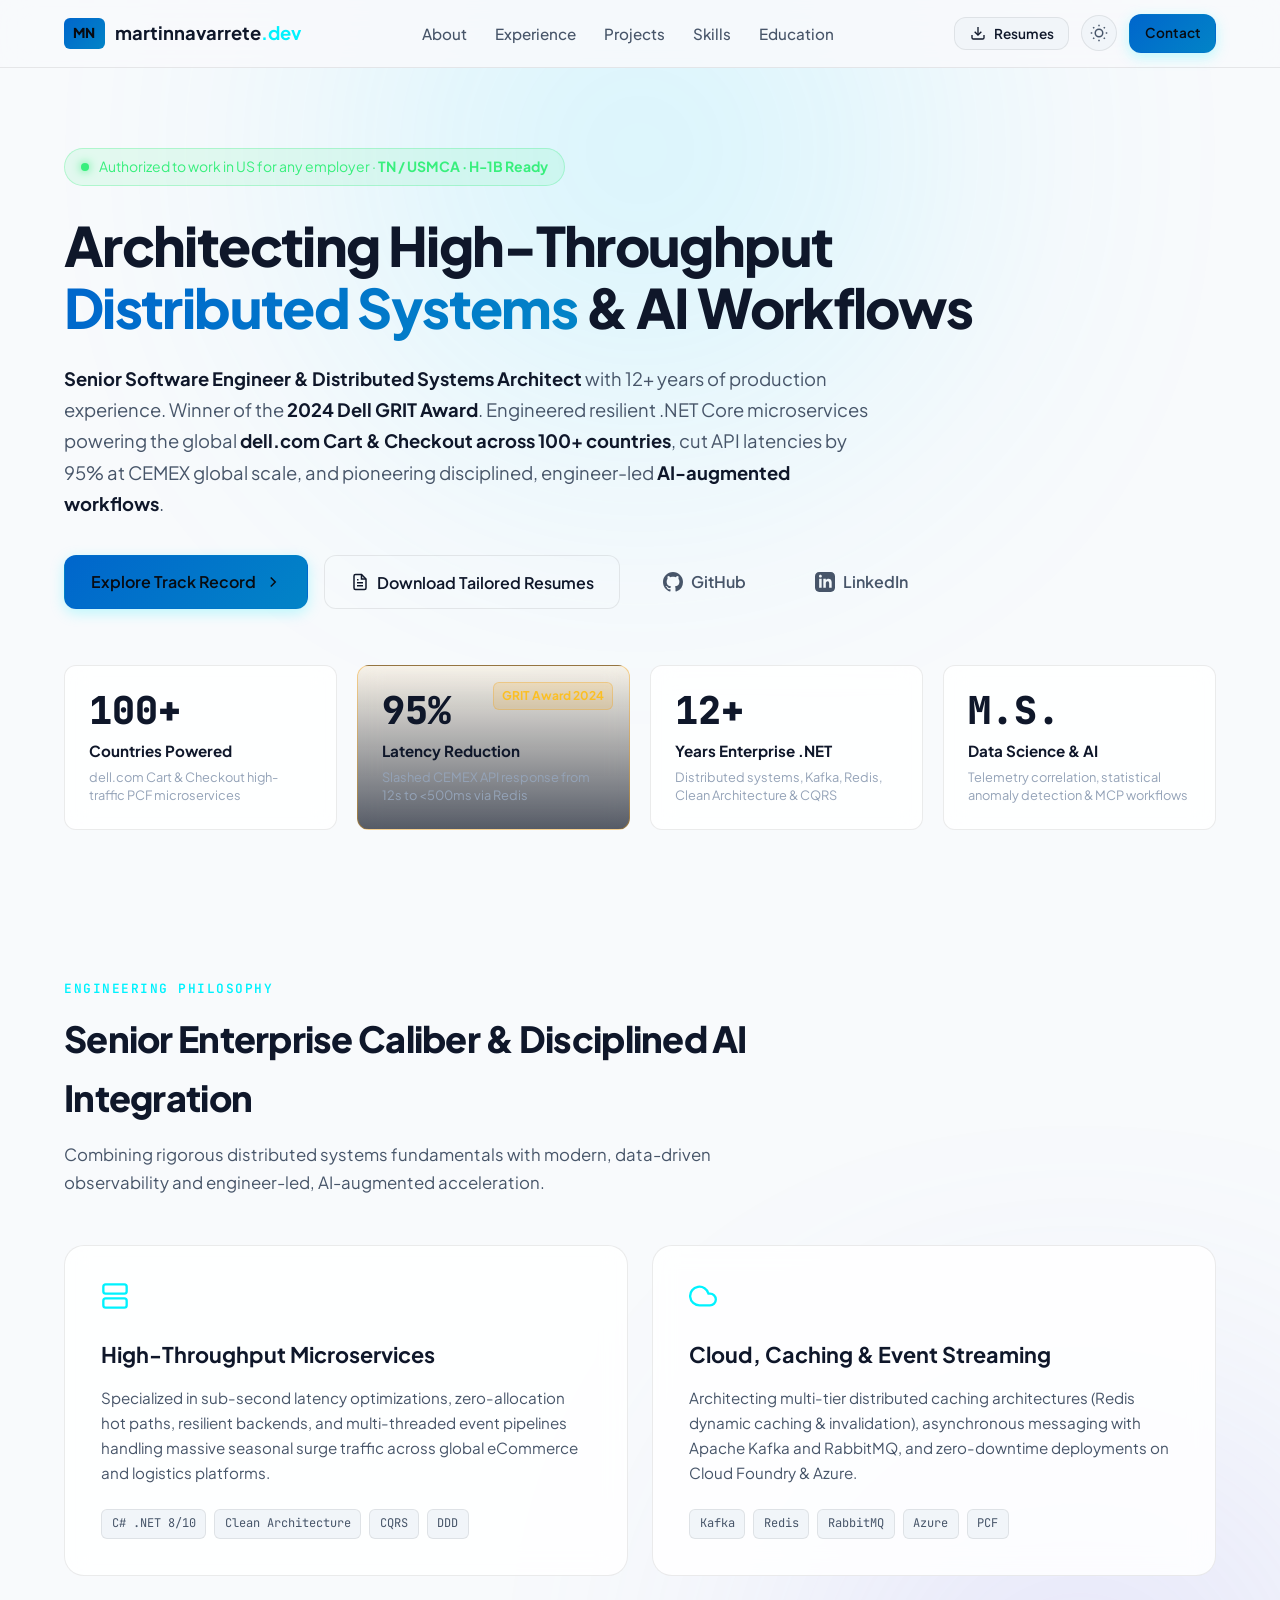
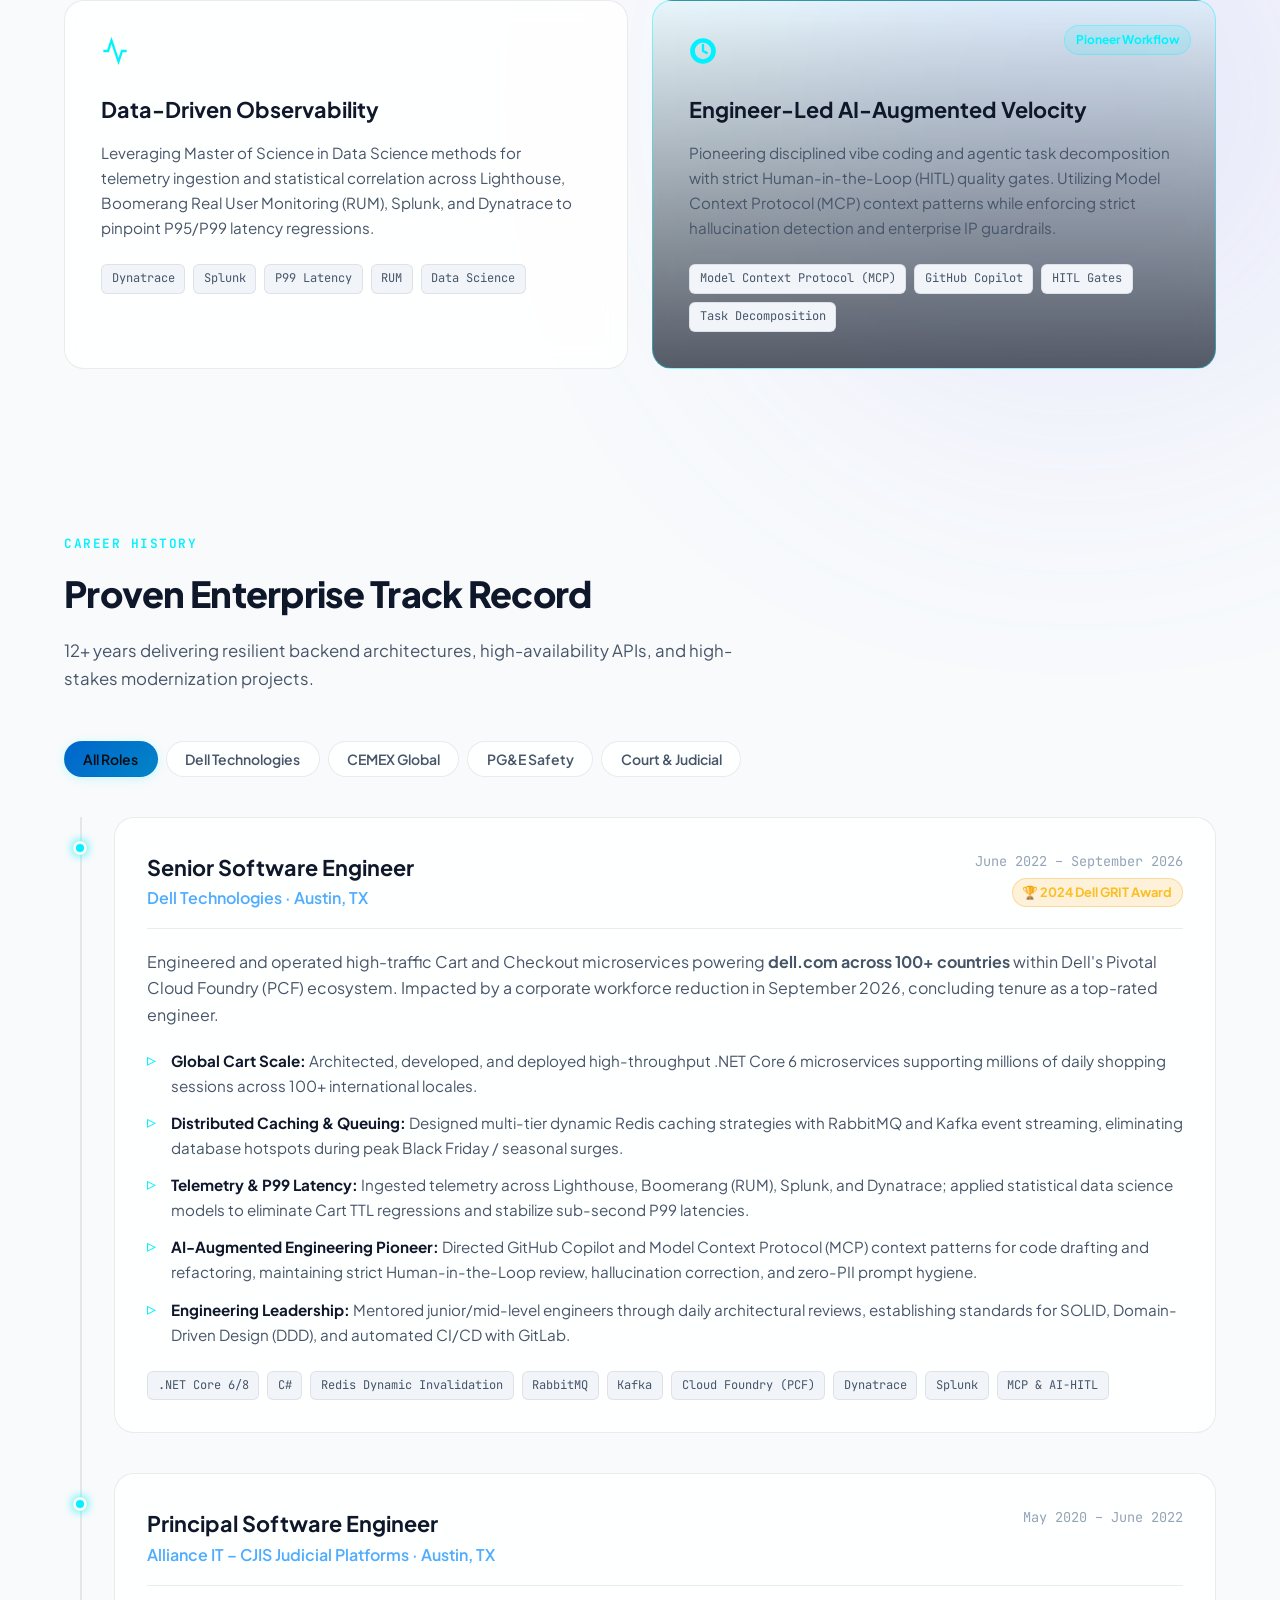
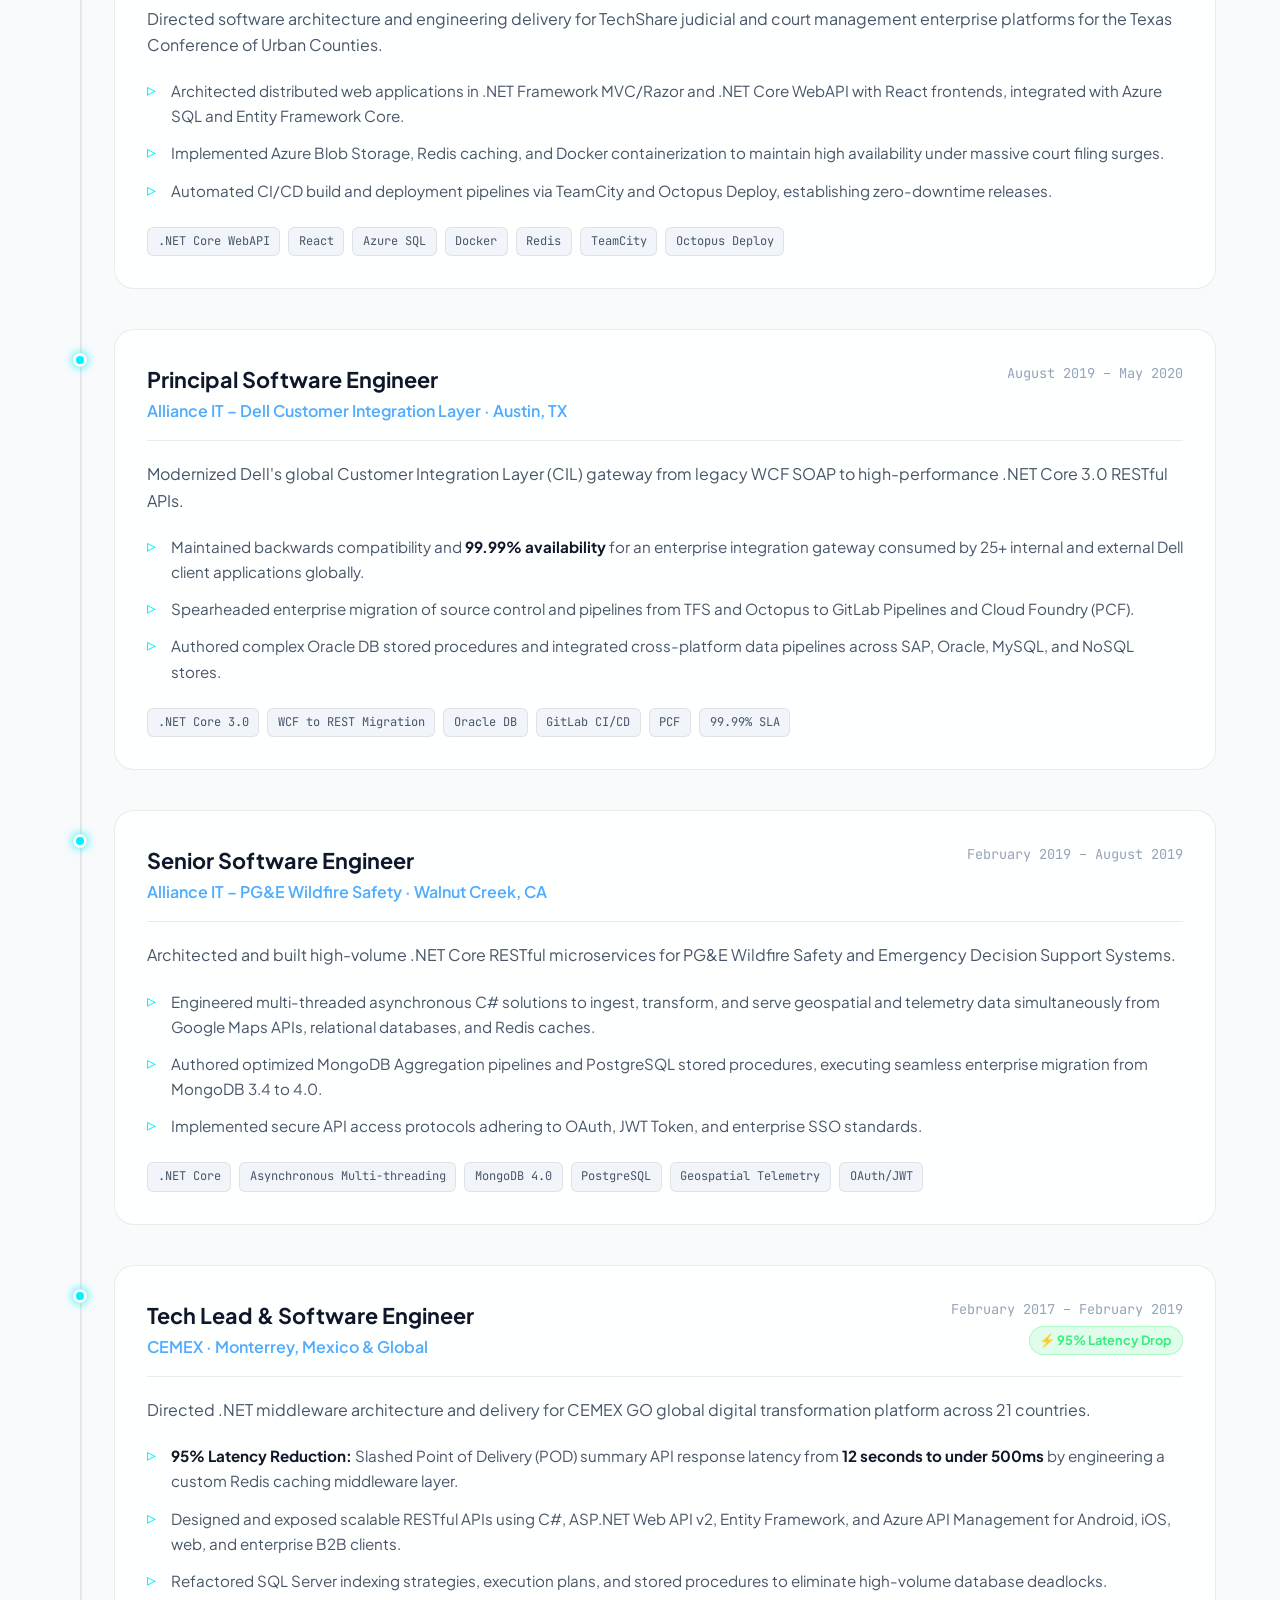
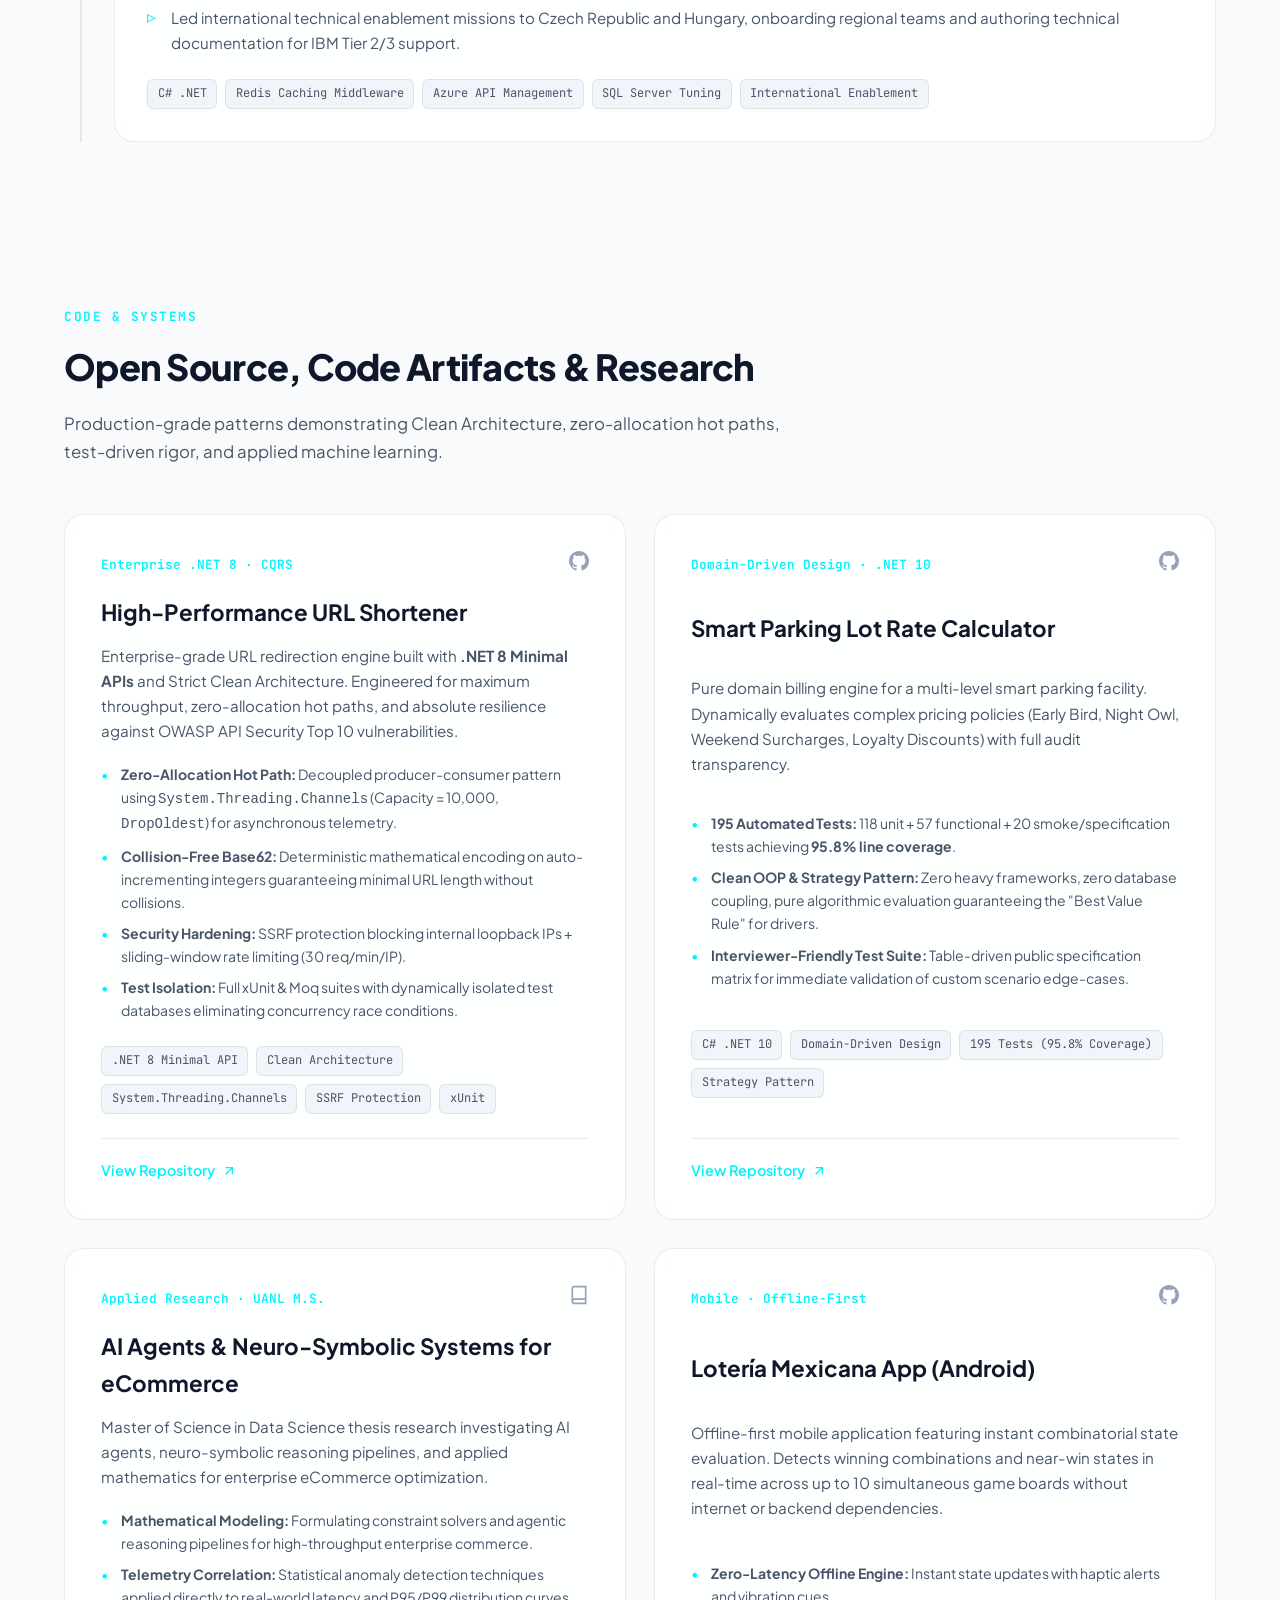
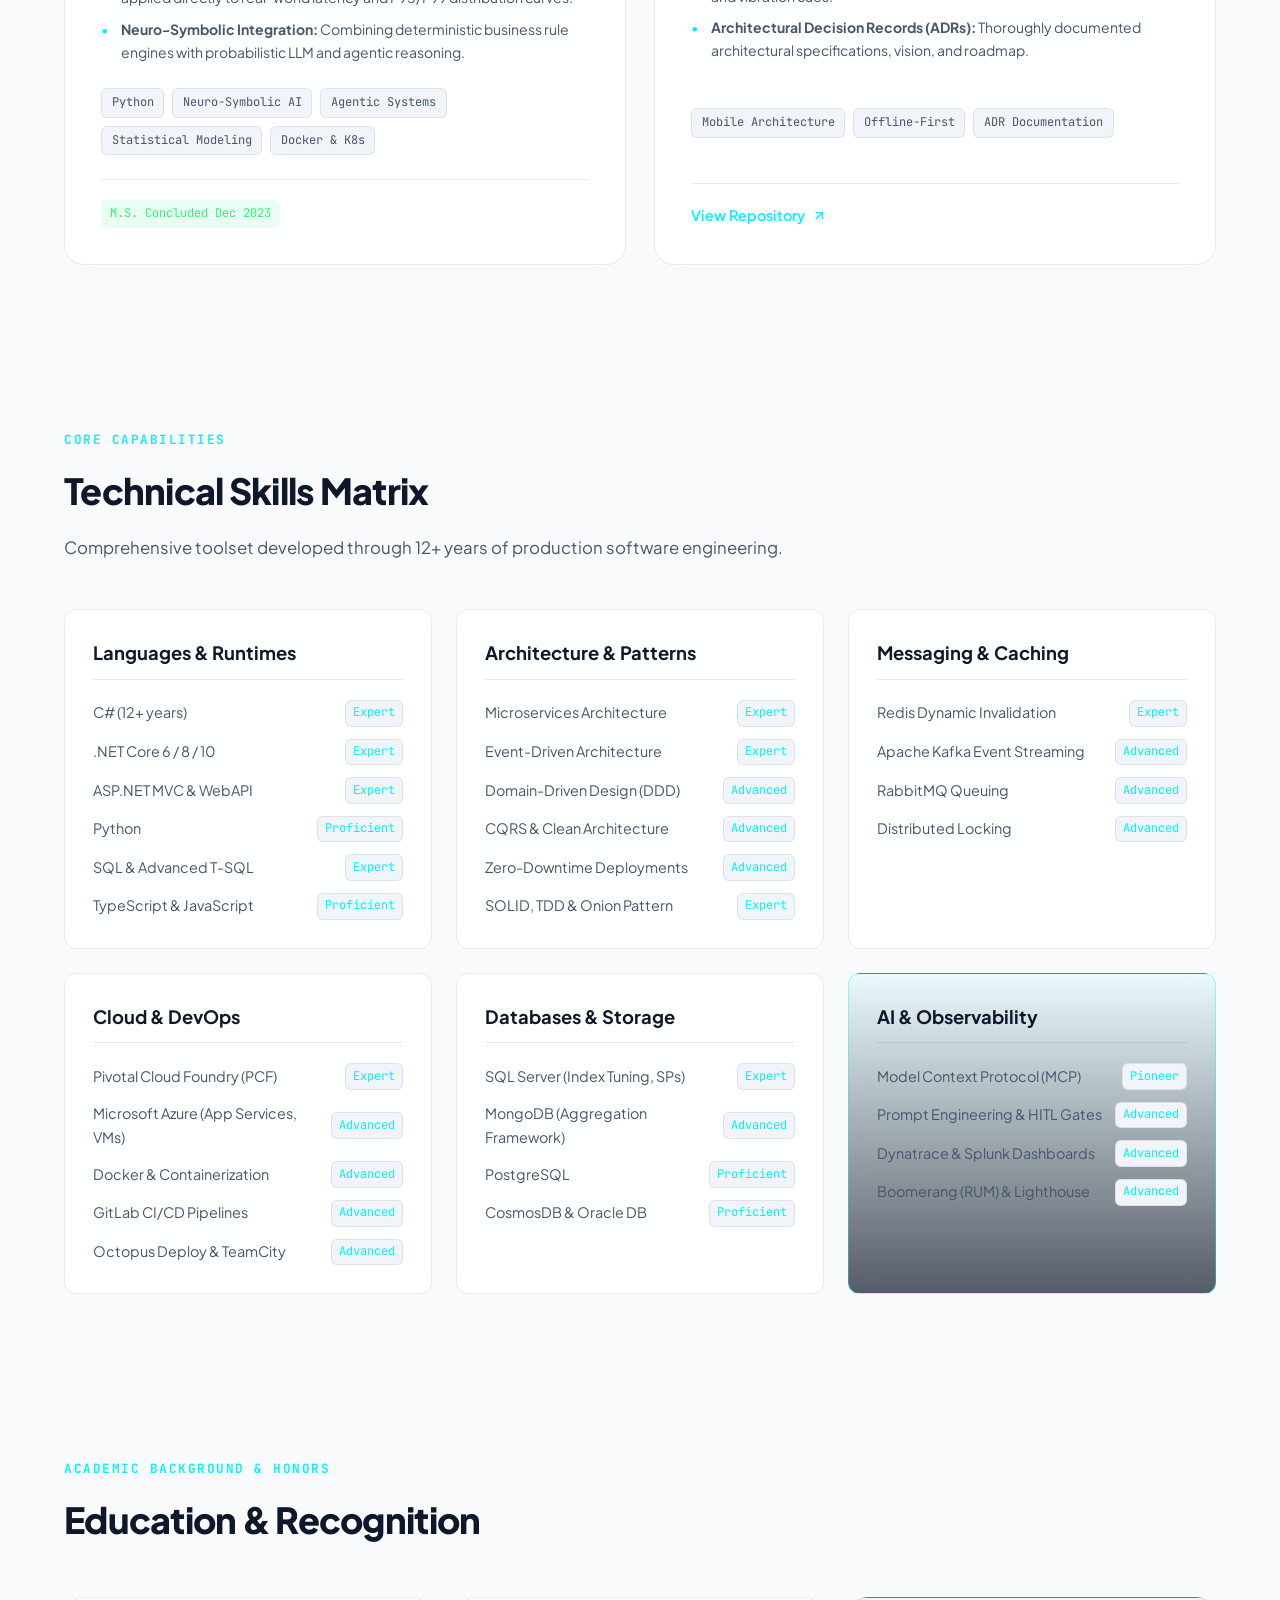
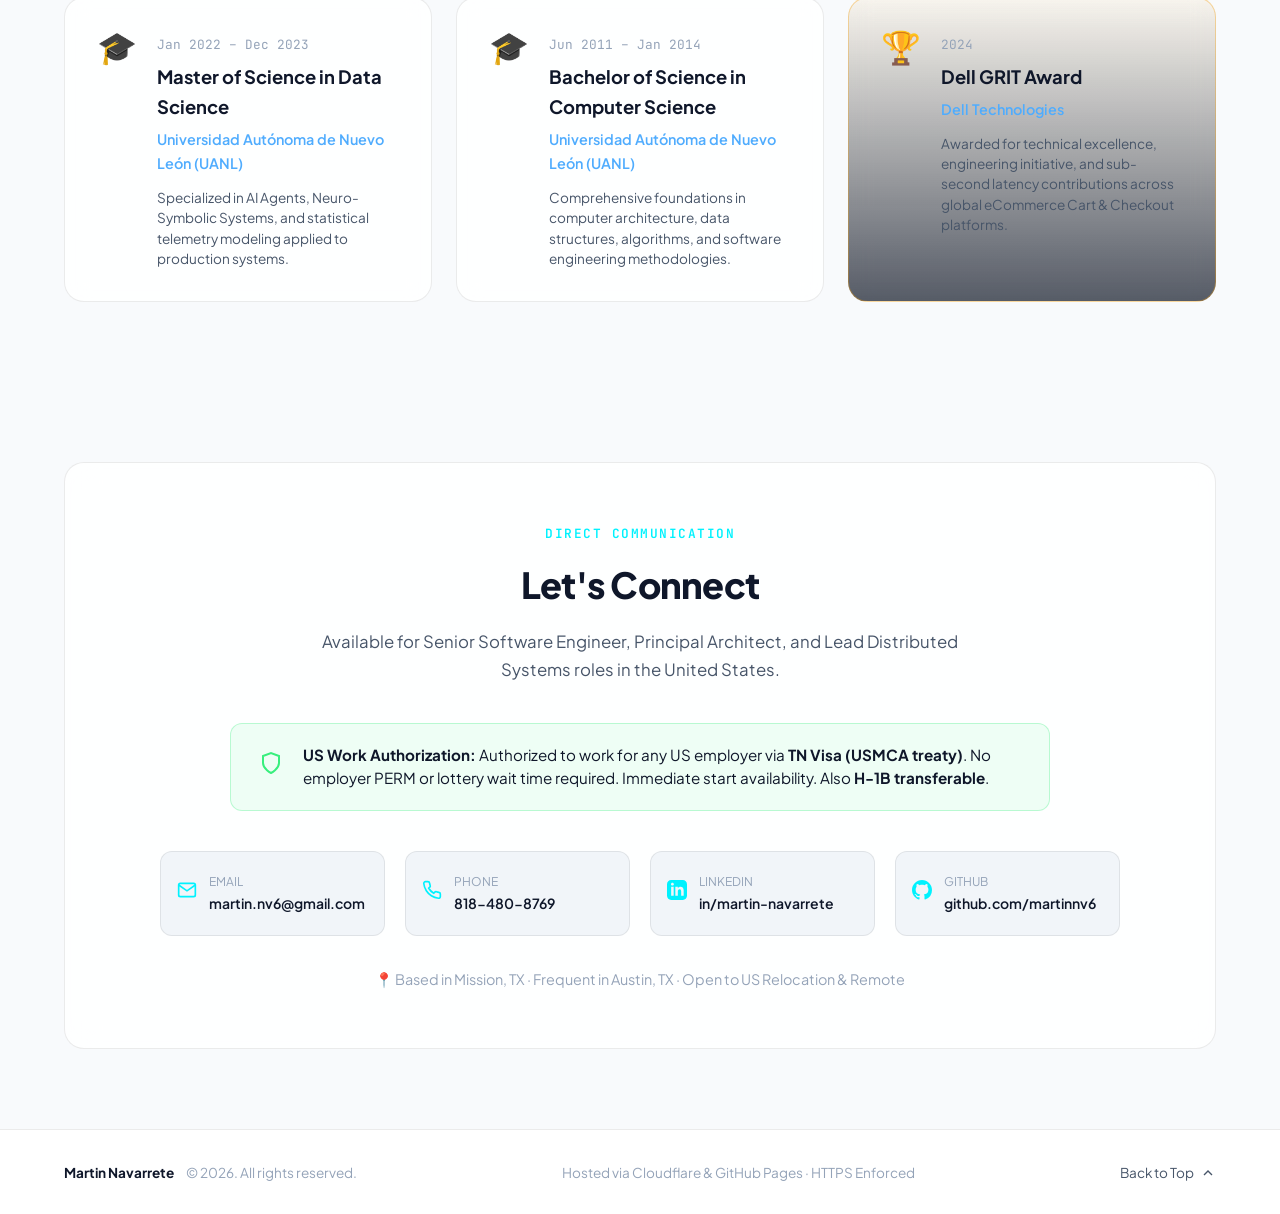
==== index.html @ 8abaf054 "feat: complete portfolio website for martinnavarrete.dev" ====
<!DOCTYPE html>
<html lang="en" data-theme="dark">
<head>
  <meta charset="UTF-8">
  <meta name="viewport" content="width=device-width, initial-scale=1.0">
  <title>Martin Navarrete | Senior Software Engineer & Distributed Systems Architect</title>
  <meta name="description" content="Senior Software Engineer with 12+ years of enterprise experience designing high-throughput distributed systems in .NET Core, microservices, and AI-augmented workflows. Dell GRIT Award recipient, M.S. Data Science.">
  <meta name="keywords" content="Martin Navarrete, Senior Software Engineer, Principal Software Architect, .NET Core, C#, Distributed Systems, Kafka, Redis, Microservices, Dell, Cloudflare, AI Augmented Engineering">
  <meta name="author" content="Martin Navarrete">
  
  <!-- Open Graph / Social Meta -->
  <meta property="og:type" content="website">
  <meta property="og:url" content="https://www.martinnavarrete.dev/">
  <meta property="og:title" content="Martin Navarrete | Senior Software Engineer & Architect">
  <meta property="og:description" content="12+ years of enterprise experience building sub-second latency microservices powering dell.com Cart & Checkout across 100+ countries, global logistics across 21 nations, and AI-augmented workflows.">
  <meta property="og:image" content="https://www.martinnavarrete.dev/assets/images/og-preview.png">
  <meta name="twitter:card" content="summary_large_image">
  <meta name="twitter:title" content="Martin Navarrete | Senior Software Engineer & Architect">
  <meta name="twitter:description" content="Enterprise .NET Core, Distributed Systems, Redis, Kafka, and AI-Augmented Engineering. Recipient of 2024 Dell GRIT Award.">

  <!-- Google Fonts Preconnect -->
  <link rel="preconnect" href="https://fonts.googleapis.com">
  <link rel="preconnect" href="https://fonts.gstatic.com" crossorigin>
  <link href="https://fonts.googleapis.com/css2?family=Plus+Jakarta+Sans:wght@300;400;500;600;700;800&family=JetBrains+Mono:wght@400;500;600&display=swap" rel="stylesheet">
  
  <link rel="stylesheet" href="style.css">
</head>
<body>
  <!-- Ambient background glow elements -->
  <div class="ambient-glow glow-top" aria-hidden="true"></div>
  <div class="ambient-glow glow-middle" aria-hidden="true"></div>

  <!-- Header / Nav -->
  <header class="site-header" id="header">
    <div class="nav-container">
      <a href="#hero" class="brand-logo" id="brand-logo">
        <span class="logo-badge">MN</span>
        <span class="logo-text">martinnavarrete<span class="tld">.dev</span></span>
      </a>

      <nav class="nav-menu" id="nav-menu" aria-label="Main Navigation">
        <a href="#about" class="nav-link">About</a>
        <a href="#experience" class="nav-link">Experience</a>
        <a href="#projects" class="nav-link">Projects</a>
        <a href="#skills" class="nav-link">Skills</a>
        <a href="#education" class="nav-link">Education</a>
      </nav>

      <div class="header-actions">
        <!-- Resume Trigger Button -->
        <button class="btn btn-secondary btn-sm" id="resume-modal-btn" aria-haspopup="dialog" aria-expanded="false">
          <svg class="icon" viewBox="0 0 24 24" width="16" height="16" fill="none" stroke="currentColor" stroke-width="2"><path d="M21 15v4a2 2 0 0 1-2 2H5a2 2 0 0 1-2-2v-4"/><polyline points="7 10 12 15 17 10"/><line x1="12" y1="15" x2="12" y2="3"/></svg>
          <span>Resumes</span>
        </button>

        <!-- Theme Toggle Button -->
        <button class="theme-toggle" id="theme-toggle" aria-label="Toggle theme" title="Toggle theme">
          <svg class="sun-icon" viewBox="0 0 24 24" width="18" height="18" fill="none" stroke="currentColor" stroke-width="2"><circle cx="12" cy="12" r="5"/><line x1="12" y1="1" x2="12" y2="3"/><line x1="12" y1="21" x2="12" y2="23"/><line x1="4.22" y1="4.22" x2="5.64" y2="5.64"/><line x1="18.36" y1="18.36" x2="19.78" y2="19.78"/><line x1="1" y1="12" x2="3" y2="12"/><line x1="21" y1="12" x2="23" y2="12"/><line x1="4.22" y1="19.78" x2="5.64" y2="18.36"/><line x1="18.36" y1="5.64" x2="19.78" y2="4.22"/></svg>
          <svg class="moon-icon" viewBox="0 0 24 24" width="18" height="18" fill="none" stroke="currentColor" stroke-width="2"><path d="M21 12.79A9 9 0 1 1 11.21 3 7 7 0 0 0 21 12.79z"/></svg>
        </button>

        <a href="#contact" class="btn btn-primary btn-sm contact-cta">Contact</a>

        <!-- Mobile Menu Toggle -->
        <button class="mobile-toggle" id="mobile-toggle" aria-label="Open mobile navigation" aria-expanded="false">
          <span class="hamburger-bar"></span>
          <span class="hamburger-bar"></span>
          <span class="hamburger-bar"></span>
        </button>
      </div>
    </div>
  </header>

  <main>
    <!-- Hero Section -->
    <section class="hero-section" id="hero">
      <div class="container hero-container">
        <!-- Status Pill -->
        <div class="status-pill" id="status-pill">
          <span class="status-indicator"></span>
          <span class="status-text">Authorized to work in US for any employer &middot; <strong>TN / USMCA &middot; H-1B Ready</strong></span>
        </div>

        <h1 class="hero-title" id="hero-title">
          Architecting High-Throughput <br>
          <span class="gradient-text">Distributed Systems</span> &amp; AI Workflows
        </h1>

        <p class="hero-subtitle">
          <strong>Senior Software Engineer &amp; Distributed Systems Architect</strong> with 12+ years of production experience. Winner of the <strong>2024 Dell GRIT Award</strong>. Engineered resilient .NET Core microservices powering the global <strong>dell.com Cart &amp; Checkout across 100+ countries</strong>, cut API latencies by 95% at CEMEX global scale, and pioneering disciplined, engineer-led <strong>AI-augmented workflows</strong>.
        </p>

        <!-- CTA Cluster -->
        <div class="hero-cta-group">
          <a href="#experience" class="btn btn-primary btn-lg">
            <span>Explore Track Record</span>
            <svg class="icon" viewBox="0 0 24 24" width="18" height="18" fill="none" stroke="currentColor" stroke-width="2"><polyline points="9 18 15 12 9 6"/></svg>
          </a>
          <button class="btn btn-outline btn-lg" id="hero-resume-btn">
            <svg class="icon" viewBox="0 0 24 24" width="18" height="18" fill="none" stroke="currentColor" stroke-width="2"><path d="M14 2H6a2 2 0 0 0-2 2v16a2 2 0 0 0 2 2h12a2 2 0 0 0 2-2V8z"/><polyline points="14 2 14 8 20 8"/><line x1="16" y1="13" x2="8" y2="13"/><line x1="16" y1="17" x2="8" y2="17"/><polyline points="10 9 9 9 8 9"/></svg>
            <span>Download Tailored Resumes</span>
          </button>
          <a href="https://github.com/martinnv6" target="_blank" rel="noopener noreferrer" class="btn btn-ghost btn-lg" aria-label="GitHub Profile">
            <svg class="icon" viewBox="0 0 24 24" width="20" height="20" fill="currentColor"><path d="M12 0C5.37 0 0 5.37 0 12c0 5.31 3.435 9.795 8.205 11.385.6.105.825-.255.825-.57 0-.285-.015-1.23-.015-2.235-3.015.555-3.795-.735-4.035-1.41-.135-.345-.72-1.41-1.23-1.695-.42-.225-1.02-.78-.015-.795.945-.015 1.62.87 1.845 1.23 1.08 1.815 2.805 1.305 3.495.99.105-.78.42-1.305.765-1.605-2.67-.3-5.46-1.335-5.46-5.925 0-1.305.465-2.385 1.23-3.225-.12-.3-.54-1.53.12-3.18 0 0 1.005-.315 3.3 1.23.96-.27 1.98-.405 3-.405s2.04.135 3 .405c2.295-1.56 3.3-1.23 3.3-1.23.66 1.65.24 2.88.12 3.18.765.84 1.23 1.905 1.23 3.225 0 4.605-2.805 5.625-5.475 5.925.435.375.81 1.095.81 2.22 0 1.605-.015 2.895-.015 3.3 0 .315.225.69.825.57A12.02 12.02 0 0024 12c0-6.63-5.37-12-12-12z"/></svg>
            <span>GitHub</span>
          </a>
          <a href="https://www.linkedin.com/in/martin-navarrete" target="_blank" rel="noopener noreferrer" class="btn btn-ghost btn-lg" aria-label="LinkedIn Profile">
            <svg class="icon" viewBox="0 0 24 24" width="20" height="20" fill="currentColor"><path d="M19 0h-14c-2.761 0-5 2.239-5 5v14c0 2.761 2.239 5 5 5h14c2.762 0 5-2.239 5-5v-14c0-2.761-2.238-5-5-5zm-11 19h-3v-11h3v11zm-1.5-12.268c-.966 0-1.75-.79-1.75-1.764s.784-1.764 1.75-1.764 1.75.79 1.75 1.764-.783 1.764-1.75 1.764zm13.5 12.268h-3v-5.604c0-3.368-4-3.113-4 0v5.604h-3v-11h3v1.765c1.396-2.586 7-2.777 7 2.476v6.759z"/></svg>
            <span>LinkedIn</span>
          </a>
        </div>

        <!-- Metrics Strip -->
        <div class="metrics-grid" id="metrics">
          <div class="metric-card">
            <div class="metric-value">100+</div>
            <div class="metric-label">Countries Powered</div>
            <div class="metric-sub">dell.com Cart &amp; Checkout high-traffic PCF microservices</div>
          </div>
          <div class="metric-card highlighted">
            <div class="metric-badge">GRIT Award 2024</div>
            <div class="metric-value">95%</div>
            <div class="metric-label">Latency Reduction</div>
            <div class="metric-sub">Slashed CEMEX API response from 12s to &lt;500ms via Redis</div>
          </div>
          <div class="metric-card">
            <div class="metric-value">12+</div>
            <div class="metric-label">Years Enterprise .NET</div>
            <div class="metric-sub">Distributed systems, Kafka, Redis, Clean Architecture &amp; CQRS</div>
          </div>
          <div class="metric-card">
            <div class="metric-value">M.S.</div>
            <div class="metric-label">Data Science &amp; AI</div>
            <div class="metric-sub">Telemetry correlation, statistical anomaly detection &amp; MCP workflows</div>
          </div>
        </div>
      </div>
    </section>

    <!-- Core Pillars / Summary Section -->
    <section class="section about-section" id="about">
      <div class="container">
        <div class="section-header">
          <div class="section-tag">Engineering Philosophy</div>
          <h2 class="section-title">Senior Enterprise Caliber &amp; Disciplined AI Integration</h2>
          <p class="section-description">
            Combining rigorous distributed systems fundamentals with modern, data-driven observability and engineer-led, AI-augmented acceleration.
          </p>
        </div>

        <div class="pillars-grid">
          <div class="pillar-card">
            <div class="pillar-icon">
              <svg viewBox="0 0 24 24" width="28" height="28" fill="none" stroke="currentColor" stroke-width="2"><rect x="2" y="2" width="20" height="8" rx="2" ry="2"/><rect x="2" y="14" width="20" height="8" rx="2" ry="2"/><line x1="6" y1="6" x2="6.01" y2="6"/><line x1="6" y1="18" x2="6.01" y2="18"/></svg>
            </div>
            <h3 class="pillar-title">High-Throughput Microservices</h3>
            <p class="pillar-text">
              Specialized in sub-second latency optimizations, zero-allocation hot paths, resilient backends, and multi-threaded event pipelines handling massive seasonal surge traffic across global eCommerce and logistics platforms.
            </p>
            <div class="pillar-tags">
              <span>C# .NET 8/10</span>
              <span>Clean Architecture</span>
              <span>CQRS</span>
              <span>DDD</span>
            </div>
          </div>

          <div class="pillar-card">
            <div class="pillar-icon">
              <svg viewBox="0 0 24 24" width="28" height="28" fill="none" stroke="currentColor" stroke-width="2"><path d="M18 10h-1.26A8 8 0 1 0 9 20h9a5 5 0 0 0 0-10z"/></svg>
            </div>
            <h3 class="pillar-title">Cloud, Caching &amp; Event Streaming</h3>
            <p class="pillar-text">
              Architecting multi-tier distributed caching architectures (Redis dynamic caching &amp; invalidation), asynchronous messaging with Apache Kafka and RabbitMQ, and zero-downtime deployments on Cloud Foundry &amp; Azure.
            </p>
            <div class="pillar-tags">
              <span>Kafka</span>
              <span>Redis</span>
              <span>RabbitMQ</span>
              <span>Azure</span>
              <span>PCF</span>
            </div>
          </div>

          <div class="pillar-card">
            <div class="pillar-icon">
              <svg viewBox="0 0 24 24" width="28" height="28" fill="none" stroke="currentColor" stroke-width="2"><path d="M22 12h-4l-3 9L9 3l-3 9H2"/></svg>
            </div>
            <h3 class="pillar-title">Data-Driven Observability</h3>
            <p class="pillar-text">
              Leveraging Master of Science in Data Science methods for telemetry ingestion and statistical correlation across Lighthouse, Boomerang Real User Monitoring (RUM), Splunk, and Dynatrace to pinpoint P95/P99 latency regressions.
            </p>
            <div class="pillar-tags">
              <span>Dynatrace</span>
              <span>Splunk</span>
              <span>P99 Latency</span>
              <span>RUM</span>
              <span>Data Science</span>
            </div>
          </div>

          <div class="pillar-card highlighted-pillar">
            <div class="pillar-badge">Pioneer Workflow</div>
            <div class="pillar-icon">
              <svg viewBox="0 0 24 24" width="28" height="28" fill="none" stroke="currentColor" stroke-width="2"><path d="M12 2a10 10 0 1 0 10 10A10 10 0 0 0 12 2zm0 18a8 8 0 1 1 8-8 8 8 0 0 1-8 8z"/><path d="M12 6v6l4 2"/></svg>
            </div>
            <h3 class="pillar-title">Engineer-Led AI-Augmented Velocity</h3>
            <p class="pillar-text">
              Pioneering disciplined vibe coding and agentic task decomposition with strict Human-in-the-Loop (HITL) quality gates. Utilizing Model Context Protocol (MCP) context patterns while enforcing strict hallucination detection and enterprise IP guardrails.
            </p>
            <div class="pillar-tags">
              <span>Model Context Protocol (MCP)</span>
              <span>GitHub Copilot</span>
              <span>HITL Gates</span>
              <span>Task Decomposition</span>
            </div>
          </div>
        </div>
      </div>
    </section>

    <!-- Experience Timeline Section -->
    <section class="section experience-section" id="experience">
      <div class="container">
        <div class="section-header">
          <div class="section-tag">Career History</div>
          <h2 class="section-title">Proven Enterprise Track Record</h2>
          <p class="section-description">
            12+ years delivering resilient backend architectures, high-availability APIs, and high-stakes modernization projects.
          </p>
        </div>

        <!-- Experience Filters -->
        <div class="filter-tabs" id="experience-filters" role="tablist">
          <button class="filter-btn active" data-filter="all" role="tab" aria-selected="true">All Roles</button>
          <button class="filter-btn" data-filter="dell" role="tab" aria-selected="false">Dell Technologies</button>
          <button class="filter-btn" data-filter="cemex" role="tab" aria-selected="false">CEMEX Global</button>
          <button class="filter-btn" data-filter="pge" role="tab" aria-selected="false">PG&amp;E Safety</button>
          <button class="filter-btn" data-filter="judicial" role="tab" aria-selected="false">Court &amp; Judicial</button>
        </div>

        <div class="timeline" id="experience-timeline">
          <!-- Dell Experience -->
          <article class="timeline-item" data-category="dell">
            <div class="timeline-marker"></div>
            <div class="timeline-card">
              <div class="card-header">
                <div class="role-info">
                  <h3 class="role-title">Senior Software Engineer</h3>
                  <div class="company-name">Dell Technologies &middot; Austin, TX</div>
                </div>
                <div class="role-meta">
                  <span class="role-date">June 2022 &ndash; September 2026</span>
                  <span class="award-tag">🏆 2024 Dell GRIT Award</span>
                </div>
              </div>
              <div class="card-body">
                <p class="role-summary">
                  Engineered and operated high-traffic Cart and Checkout microservices powering <strong>dell.com across 100+ countries</strong> within Dell's Pivotal Cloud Foundry (PCF) ecosystem. Impacted by a corporate workforce reduction in September 2026, concluding tenure as a top-rated engineer.
                </p>
                <ul class="bullet-list">
                  <li><strong>Global Cart Scale:</strong> Architected, developed, and deployed high-throughput .NET Core 6 microservices supporting millions of daily shopping sessions across 100+ international locales.</li>
                  <li><strong>Distributed Caching &amp; Queuing:</strong> Designed multi-tier dynamic Redis caching strategies with RabbitMQ and Kafka event streaming, eliminating database hotspots during peak Black Friday / seasonal surges.</li>
                  <li><strong>Telemetry &amp; P99 Latency:</strong> Ingested telemetry across Lighthouse, Boomerang (RUM), Splunk, and Dynatrace; applied statistical data science models to eliminate Cart TTL regressions and stabilize sub-second P99 latencies.</li>
                  <li><strong>AI-Augmented Engineering Pioneer:</strong> Directed GitHub Copilot and Model Context Protocol (MCP) context patterns for code drafting and refactoring, maintaining strict Human-in-the-Loop review, hallucination correction, and zero-PII prompt hygiene.</li>
                  <li><strong>Engineering Leadership:</strong> Mentored junior/mid-level engineers through daily architectural reviews, establishing standards for SOLID, Domain-Driven Design (DDD), and automated CI/CD with GitLab.</li>
                </ul>
                <div class="tech-pill-list">
                  <span class="tech-pill">.NET Core 6/8</span>
                  <span class="tech-pill">C#</span>
                  <span class="tech-pill">Redis Dynamic Invalidation</span>
                  <span class="tech-pill">RabbitMQ</span>
                  <span class="tech-pill">Kafka</span>
                  <span class="tech-pill">Cloud Foundry (PCF)</span>
                  <span class="tech-pill">Dynatrace</span>
                  <span class="tech-pill">Splunk</span>
                  <span class="tech-pill">MCP &amp; AI-HITL</span>
                </div>
              </div>
            </div>
          </article>

          <!-- Alliance CJIS Experience -->
          <article class="timeline-item" data-category="judicial">
            <div class="timeline-marker"></div>
            <div class="timeline-card">
              <div class="card-header">
                <div class="role-info">
                  <h3 class="role-title">Principal Software Engineer</h3>
                  <div class="company-name">Alliance IT &ndash; CJIS Judicial Platforms &middot; Austin, TX</div>
                </div>
                <div class="role-meta">
                  <span class="role-date">May 2020 &ndash; June 2022</span>
                </div>
              </div>
              <div class="card-body">
                <p class="role-summary">
                  Directed software architecture and engineering delivery for TechShare judicial and court management enterprise platforms for the Texas Conference of Urban Counties.
                </p>
                <ul class="bullet-list">
                  <li>Architected distributed web applications in .NET Framework MVC/Razor and .NET Core WebAPI with React frontends, integrated with Azure SQL and Entity Framework Core.</li>
                  <li>Implemented Azure Blob Storage, Redis caching, and Docker containerization to maintain high availability under massive court filing surges.</li>
                  <li>Automated CI/CD build and deployment pipelines via TeamCity and Octopus Deploy, establishing zero-downtime releases.</li>
                </ul>
                <div class="tech-pill-list">
                  <span class="tech-pill">.NET Core WebAPI</span>
                  <span class="tech-pill">React</span>
                  <span class="tech-pill">Azure SQL</span>
                  <span class="tech-pill">Docker</span>
                  <span class="tech-pill">Redis</span>
                  <span class="tech-pill">TeamCity</span>
                  <span class="tech-pill">Octopus Deploy</span>
                </div>
              </div>
            </div>
          </article>

          <!-- Alliance Dell Modernization -->
          <article class="timeline-item" data-category="dell">
            <div class="timeline-marker"></div>
            <div class="timeline-card">
              <div class="card-header">
                <div class="role-info">
                  <h3 class="role-title">Principal Software Engineer</h3>
                  <div class="company-name">Alliance IT &ndash; Dell Customer Integration Layer &middot; Austin, TX</div>
                </div>
                <div class="role-meta">
                  <span class="role-date">August 2019 &ndash; May 2020</span>
                </div>
              </div>
              <div class="card-body">
                <p class="role-summary">
                  Modernized Dell's global Customer Integration Layer (CIL) gateway from legacy WCF SOAP to high-performance .NET Core 3.0 RESTful APIs.
                </p>
                <ul class="bullet-list">
                  <li>Maintained backwards compatibility and <strong>99.99% availability</strong> for an enterprise integration gateway consumed by 25+ internal and external Dell client applications globally.</li>
                  <li>Spearheaded enterprise migration of source control and pipelines from TFS and Octopus to GitLab Pipelines and Cloud Foundry (PCF).</li>
                  <li>Authored complex Oracle DB stored procedures and integrated cross-platform data pipelines across SAP, Oracle, MySQL, and NoSQL stores.</li>
                </ul>
                <div class="tech-pill-list">
                  <span class="tech-pill">.NET Core 3.0</span>
                  <span class="tech-pill">WCF to REST Migration</span>
                  <span class="tech-pill">Oracle DB</span>
                  <span class="tech-pill">GitLab CI/CD</span>
                  <span class="tech-pill">PCF</span>
                  <span class="tech-pill">99.99% SLA</span>
                </div>
              </div>
            </div>
          </article>

          <!-- PG&E Safety -->
          <article class="timeline-item" data-category="pge">
            <div class="timeline-marker"></div>
            <div class="timeline-card">
              <div class="card-header">
                <div class="role-info">
                  <h3 class="role-title">Senior Software Engineer</h3>
                  <div class="company-name">Alliance IT &ndash; PG&amp;E Wildfire Safety &middot; Walnut Creek, CA</div>
                </div>
                <div class="role-meta">
                  <span class="role-date">February 2019 &ndash; August 2019</span>
                </div>
              </div>
              <div class="card-body">
                <p class="role-summary">
                  Architected and built high-volume .NET Core RESTful microservices for PG&amp;E Wildfire Safety and Emergency Decision Support Systems.
                </p>
                <ul class="bullet-list">
                  <li>Engineered multi-threaded asynchronous C# solutions to ingest, transform, and serve geospatial and telemetry data simultaneously from Google Maps APIs, relational databases, and Redis caches.</li>
                  <li>Authored optimized MongoDB Aggregation pipelines and PostgreSQL stored procedures, executing seamless enterprise migration from MongoDB 3.4 to 4.0.</li>
                  <li>Implemented secure API access protocols adhering to OAuth, JWT Token, and enterprise SSO standards.</li>
                </ul>
                <div class="tech-pill-list">
                  <span class="tech-pill">.NET Core</span>
                  <span class="tech-pill">Asynchronous Multi-threading</span>
                  <span class="tech-pill">MongoDB 4.0</span>
                  <span class="tech-pill">PostgreSQL</span>
                  <span class="tech-pill">Geospatial Telemetry</span>
                  <span class="tech-pill">OAuth/JWT</span>
                </div>
              </div>
            </div>
          </article>

          <!-- CEMEX Global -->
          <article class="timeline-item" data-category="cemex">
            <div class="timeline-marker"></div>
            <div class="timeline-card">
              <div class="card-header">
                <div class="role-info">
                  <h3 class="role-title">Tech Lead &amp; Software Engineer</h3>
                  <div class="company-name">CEMEX &middot; Monterrey, Mexico &amp; Global</div>
                </div>
                <div class="role-meta">
                  <span class="role-date">February 2017 &ndash; February 2019</span>
                  <span class="impact-tag">⚡ 95% Latency Drop</span>
                </div>
              </div>
              <div class="card-body">
                <p class="role-summary">
                  Directed .NET middleware architecture and delivery for CEMEX GO global digital transformation platform across 21 countries.
                </p>
                <ul class="bullet-list">
                  <li><strong>95% Latency Reduction:</strong> Slashed Point of Delivery (POD) summary API response latency from <strong>12 seconds to under 500ms</strong> by engineering a custom Redis caching middleware layer.</li>
                  <li>Designed and exposed scalable RESTful APIs using C#, ASP.NET Web API v2, Entity Framework, and Azure API Management for Android, iOS, web, and enterprise B2B clients.</li>
                  <li>Refactored SQL Server indexing strategies, execution plans, and stored procedures to eliminate high-volume database deadlocks.</li>
                  <li>Led international technical enablement missions to Czech Republic and Hungary, onboarding regional teams and authoring technical documentation for IBM Tier 2/3 support.</li>
                </ul>
                <div class="tech-pill-list">
                  <span class="tech-pill">C# .NET</span>
                  <span class="tech-pill">Redis Caching Middleware</span>
                  <span class="tech-pill">Azure API Management</span>
                  <span class="tech-pill">SQL Server Tuning</span>
                  <span class="tech-pill">International Enablement</span>
                </div>
              </div>
            </div>
          </article>
        </div>
      </div>
    </section>

    <!-- Featured Projects & Architecture Section -->
    <section class="section projects-section" id="projects">
      <div class="container">
        <div class="section-header">
          <div class="section-tag">Code &amp; Systems</div>
          <h2 class="section-title">Open Source, Code Artifacts &amp; Research</h2>
          <p class="section-description">
            Production-grade patterns demonstrating Clean Architecture, zero-allocation hot paths, test-driven rigor, and applied machine learning.
          </p>
        </div>

        <div class="projects-grid">
          <!-- Project 1: High Performance URL Shortener -->
          <div class="project-card">
            <div class="project-header">
              <div class="project-type">Enterprise .NET 8 &middot; CQRS</div>
              <a href="https://github.com/martinnv6/URL-Shortener" target="_blank" rel="noopener noreferrer" class="project-link-icon" title="View Source on GitHub">
                <svg viewBox="0 0 24 24" width="20" height="20" fill="currentColor"><path d="M12 0C5.37 0 0 5.37 0 12c0 5.31 3.435 9.795 8.205 11.385.6.105.825-.255.825-.57 0-.285-.015-1.23-.015-2.235-3.015.555-3.795-.735-4.035-1.41-.135-.345-.72-1.41-1.23-1.695-.42-.225-1.02-.78-.015-.795.945-.015 1.62.87 1.845 1.23 1.08 1.815 2.805 1.305 3.495.99.105-.78.42-1.305.765-1.605-2.67-.3-5.46-1.335-5.46-5.925 0-1.305.465-2.385 1.23-3.225-.12-.3-.54-1.53.12-3.18 0 0 1.005-.315 3.3 1.23.96-.27 1.98-.405 3-.405s2.04.135 3 .405c2.295-1.56 3.3-1.23 3.3-1.23.66 1.65.24 2.88.12 3.18.765.84 1.23 1.905 1.23 3.225 0 4.605-2.805 5.625-5.475 5.925.435.375.81 1.095.81 2.22 0 1.605-.015 2.895-.015 3.3 0 .315.225.69.825.57A12.02 12.02 0 0024 12c0-6.63-5.37-12-12-12z"/></svg>
              </a>
            </div>
            <h3 class="project-title">High-Performance URL Shortener</h3>
            <p class="project-description">
              Enterprise-grade URL redirection engine built with <strong>.NET 8 Minimal APIs</strong> and Strict Clean Architecture. Engineered for maximum throughput, zero-allocation hot paths, and absolute resilience against OWASP API Security Top 10 vulnerabilities.
            </p>
            <ul class="project-features">
              <li><strong>Zero-Allocation Hot Path:</strong> Decoupled producer-consumer pattern using <code>System.Threading.Channels</code> (Capacity = 10,000, <code>DropOldest</code>) for asynchronous telemetry.</li>
              <li><strong>Collision-Free Base62:</strong> Deterministic mathematical encoding on auto-incrementing integers guaranteeing minimal URL length without collisions.</li>
              <li><strong>Security Hardening:</strong> SSRF protection blocking internal loopback IPs + sliding-window rate limiting (30 req/min/IP).</li>
              <li><strong>Test Isolation:</strong> Full xUnit &amp; Moq suites with dynamically isolated test databases eliminating concurrency race conditions.</li>
            </ul>
            <div class="tech-pill-list">
              <span class="tech-pill">.NET 8 Minimal API</span>
              <span class="tech-pill">Clean Architecture</span>
              <span class="tech-pill">System.Threading.Channels</span>
              <span class="tech-pill">SSRF Protection</span>
              <span class="tech-pill">xUnit</span>
            </div>
            <div class="project-card-footer">
              <a href="https://github.com/martinnv6/URL-Shortener" target="_blank" rel="noopener noreferrer" class="link-btn">
                <span>View Repository</span>
                <svg viewBox="0 0 24 24" width="16" height="16" fill="none" stroke="currentColor" stroke-width="2"><line x1="7" y1="17" x2="17" y2="7"/><polyline points="7 7 17 7 17 17"/></svg>
              </a>
            </div>
          </div>

          <!-- Project 2: Smart Parking Lot Rate Calculator -->
          <div class="project-card">
            <div class="project-header">
              <div class="project-type">Domain-Driven Design &middot; .NET 10</div>
              <a href="https://github.com/martinnv6/The-Smart-Parking-Lot-Rate-Calculator" target="_blank" rel="noopener noreferrer" class="project-link-icon" title="View Source on GitHub">
                <svg viewBox="0 0 24 24" width="20" height="20" fill="currentColor"><path d="M12 0C5.37 0 0 5.37 0 12c0 5.31 3.435 9.795 8.205 11.385.6.105.825-.255.825-.57 0-.285-.015-1.23-.015-2.235-3.015.555-3.795-.735-4.035-1.41-.135-.345-.72-1.41-1.23-1.695-.42-.225-1.02-.78-.015-.795.945-.015 1.62.87 1.845 1.23 1.08 1.815 2.805 1.305 3.495.99.105-.78.42-1.305.765-1.605-2.67-.3-5.46-1.335-5.46-5.925 0-1.305.465-2.385 1.23-3.225-.12-.3-.54-1.53.12-3.18 0 0 1.005-.315 3.3 1.23.96-.27 1.98-.405 3-.405s2.04.135 3 .405c2.295-1.56 3.3-1.23 3.3-1.23.66 1.65.24 2.88.12 3.18.765.84 1.23 1.905 1.23 3.225 0 4.605-2.805 5.625-5.475 5.925.435.375.81 1.095.81 2.22 0 1.605-.015 2.895-.015 3.3 0 .315.225.69.825.57A12.02 12.02 0 0024 12c0-6.63-5.37-12-12-12z"/></svg>
              </a>
            </div>
            <h3 class="project-title">Smart Parking Lot Rate Calculator</h3>
            <p class="project-description">
              Pure domain billing engine for a multi-level smart parking facility. Dynamically evaluates complex pricing policies (Early Bird, Night Owl, Weekend Surcharges, Loyalty Discounts) with full audit transparency.
            </p>
            <ul class="project-features">
              <li><strong>195 Automated Tests:</strong> 118 unit + 57 functional + 20 smoke/specification tests achieving <strong>95.8% line coverage</strong>.</li>
              <li><strong>Clean OOP &amp; Strategy Pattern:</strong> Zero heavy frameworks, zero database coupling, pure algorithmic evaluation guaranteeing the "Best Value Rule" for drivers.</li>
              <li><strong>Interviewer-Friendly Test Suite:</strong> Table-driven public specification matrix for immediate validation of custom scenario edge-cases.</li>
            </ul>
            <div class="tech-pill-list">
              <span class="tech-pill">C# .NET 10</span>
              <span class="tech-pill">Domain-Driven Design</span>
              <span class="tech-pill">195 Tests (95.8% Coverage)</span>
              <span class="tech-pill">Strategy Pattern</span>
            </div>
            <div class="project-card-footer">
              <a href="https://github.com/martinnv6/The-Smart-Parking-Lot-Rate-Calculator" target="_blank" rel="noopener noreferrer" class="link-btn">
                <span>View Repository</span>
                <svg viewBox="0 0 24 24" width="16" height="16" fill="none" stroke="currentColor" stroke-width="2"><line x1="7" y1="17" x2="17" y2="7"/><polyline points="7 7 17 7 17 17"/></svg>
              </a>
            </div>
          </div>

          <!-- Project 3: M.S. Data Science Research -->
          <div class="project-card">
            <div class="project-header">
              <div class="project-type">Applied Research &middot; UANL M.S.</div>
              <div class="project-link-icon" title="M.S. Research">
                <svg viewBox="0 0 24 24" width="20" height="20" fill="none" stroke="currentColor" stroke-width="2"><path d="M4 19.5A2.5 2.5 0 0 1 6.5 17H20"/><path d="M6.5 2H20v20H6.5A2.5 2.5 0 0 1 4 19.5v-15A2.5 2.5 0 0 1 6.5 2z"/></svg>
              </div>
            </div>
            <h3 class="project-title">AI Agents &amp; Neuro-Symbolic Systems for eCommerce</h3>
            <p class="project-description">
              Master of Science in Data Science thesis research investigating AI agents, neuro-symbolic reasoning pipelines, and applied mathematics for enterprise eCommerce optimization.
            </p>
            <ul class="project-features">
              <li><strong>Mathematical Modeling:</strong> Formulating constraint solvers and agentic reasoning pipelines for high-throughput enterprise commerce.</li>
              <li><strong>Telemetry Correlation:</strong> Statistical anomaly detection techniques applied directly to real-world latency and P95/P99 distribution curves.</li>
              <li><strong>Neuro-Symbolic Integration:</strong> Combining deterministic business rule engines with probabilistic LLM and agentic reasoning.</li>
            </ul>
            <div class="tech-pill-list">
              <span class="tech-pill">Python</span>
              <span class="tech-pill">Neuro-Symbolic AI</span>
              <span class="tech-pill">Agentic Systems</span>
              <span class="tech-pill">Statistical Modeling</span>
              <span class="tech-pill">Docker &amp; K8s</span>
            </div>
            <div class="project-card-footer">
              <span class="badge-completed">M.S. Concluded Dec 2023</span>
            </div>
          </div>

          <!-- Project 4: Lotería Mexicana App -->
          <div class="project-card">
            <div class="project-header">
              <div class="project-type">Mobile &middot; Offline-First</div>
              <a href="https://github.com/martinnv6/loteria-mexicana-app" target="_blank" rel="noopener noreferrer" class="project-link-icon" title="View Source on GitHub">
                <svg viewBox="0 0 24 24" width="20" height="20" fill="currentColor"><path d="M12 0C5.37 0 0 5.37 0 12c0 5.31 3.435 9.795 8.205 11.385.6.105.825-.255.825-.57 0-.285-.015-1.23-.015-2.235-3.015.555-3.795-.735-4.035-1.41-.135-.345-.72-1.41-1.23-1.695-.42-.225-1.02-.78-.015-.795.945-.015 1.62.87 1.845 1.23 1.08 1.815 2.805 1.305 3.495.99.105-.78.42-1.305.765-1.605-2.67-.3-5.46-1.335-5.46-5.925 0-1.305.465-2.385 1.23-3.225-.12-.3-.54-1.53.12-3.18 0 0 1.005-.315 3.3 1.23.96-.27 1.98-.405 3-.405s2.04.135 3 .405c2.295-1.56 3.3-1.23 3.3-1.23.66 1.65.24 2.88.12 3.18.765.84 1.23 1.905 1.23 3.225 0 4.605-2.805 5.625-5.475 5.925.435.375.81 1.095.81 2.22 0 1.605-.015 2.895-.015 3.3 0 .315.225.69.825.57A12.02 12.02 0 0024 12c0-6.63-5.37-12-12-12z"/></svg>
              </a>
            </div>
            <h3 class="project-title">Lotería Mexicana App (Android)</h3>
            <p class="project-description">
              Offline-first mobile application featuring instant combinatorial state evaluation. Detects winning combinations and near-win states in real-time across up to 10 simultaneous game boards without internet or backend dependencies.
            </p>
            <ul class="project-features">
              <li><strong>Zero-Latency Offline Engine:</strong> Instant state updates with haptic alerts and vibration cues.</li>
              <li><strong>Architectural Decision Records (ADRs):</strong> Thoroughly documented architectural specifications, vision, and roadmap.</li>
            </ul>
            <div class="tech-pill-list">
              <span class="tech-pill">Mobile Architecture</span>
              <span class="tech-pill">Offline-First</span>
              <span class="tech-pill">ADR Documentation</span>
            </div>
            <div class="project-card-footer">
              <a href="https://github.com/martinnv6/loteria-mexicana-app" target="_blank" rel="noopener noreferrer" class="link-btn">
                <span>View Repository</span>
                <svg viewBox="0 0 24 24" width="16" height="16" fill="none" stroke="currentColor" stroke-width="2"><line x1="7" y1="17" x2="17" y2="7"/><polyline points="7 7 17 7 17 17"/></svg>
              </a>
            </div>
          </div>
        </div>
      </div>
    </section>

    <!-- Technical Skills Matrix -->
    <section class="section skills-section" id="skills">
      <div class="container">
        <div class="section-header">
          <div class="section-tag">Core Capabilities</div>
          <h2 class="section-title">Technical Skills Matrix</h2>
          <p class="section-description">
            Comprehensive toolset developed through 12+ years of production software engineering.
          </p>
        </div>

        <div class="skills-grid">
          <div class="skill-group">
            <h3 class="skill-group-title">Languages &amp; Runtimes</h3>
            <ul class="skill-items">
              <li><span class="skill-name">C# (12+ years)</span><span class="skill-tag">Expert</span></li>
              <li><span class="skill-name">.NET Core 6 / 8 / 10</span><span class="skill-tag">Expert</span></li>
              <li><span class="skill-name">ASP.NET MVC &amp; WebAPI</span><span class="skill-tag">Expert</span></li>
              <li><span class="skill-name">Python</span><span class="skill-tag">Proficient</span></li>
              <li><span class="skill-name">SQL &amp; Advanced T-SQL</span><span class="skill-tag">Expert</span></li>
              <li><span class="skill-name">TypeScript &amp; JavaScript</span><span class="skill-tag">Proficient</span></li>
            </ul>
          </div>

          <div class="skill-group">
            <h3 class="skill-group-title">Architecture &amp; Patterns</h3>
            <ul class="skill-items">
              <li><span class="skill-name">Microservices Architecture</span><span class="skill-tag">Expert</span></li>
              <li><span class="skill-name">Event-Driven Architecture</span><span class="skill-tag">Expert</span></li>
              <li><span class="skill-name">Domain-Driven Design (DDD)</span><span class="skill-tag">Advanced</span></li>
              <li><span class="skill-name">CQRS &amp; Clean Architecture</span><span class="skill-tag">Advanced</span></li>
              <li><span class="skill-name">Zero-Downtime Deployments</span><span class="skill-tag">Advanced</span></li>
              <li><span class="skill-name">SOLID, TDD &amp; Onion Pattern</span><span class="skill-tag">Expert</span></li>
            </ul>
          </div>

          <div class="skill-group">
            <h3 class="skill-group-title">Messaging &amp; Caching</h3>
            <ul class="skill-items">
              <li><span class="skill-name">Redis Dynamic Invalidation</span><span class="skill-tag">Expert</span></li>
              <li><span class="skill-name">Apache Kafka Event Streaming</span><span class="skill-tag">Advanced</span></li>
              <li><span class="skill-name">RabbitMQ Queuing</span><span class="skill-tag">Advanced</span></li>
              <li><span class="skill-name">Distributed Locking</span><span class="skill-tag">Advanced</span></li>
            </ul>
          </div>

          <div class="skill-group">
            <h3 class="skill-group-title">Cloud &amp; DevOps</h3>
            <ul class="skill-items">
              <li><span class="skill-name">Pivotal Cloud Foundry (PCF)</span><span class="skill-tag">Expert</span></li>
              <li><span class="skill-name">Microsoft Azure (App Services, VMs)</span><span class="skill-tag">Advanced</span></li>
              <li><span class="skill-name">Docker &amp; Containerization</span><span class="skill-tag">Advanced</span></li>
              <li><span class="skill-name">GitLab CI/CD Pipelines</span><span class="skill-tag">Advanced</span></li>
              <li><span class="skill-name">Octopus Deploy &amp; TeamCity</span><span class="skill-tag">Advanced</span></li>
            </ul>
          </div>

          <div class="skill-group">
            <h3 class="skill-group-title">Databases &amp; Storage</h3>
            <ul class="skill-items">
              <li><span class="skill-name">SQL Server (Index Tuning, SPs)</span><span class="skill-tag">Expert</span></li>
              <li><span class="skill-name">MongoDB (Aggregation Framework)</span><span class="skill-tag">Advanced</span></li>
              <li><span class="skill-name">PostgreSQL</span><span class="skill-tag">Proficient</span></li>
              <li><span class="skill-name">CosmosDB &amp; Oracle DB</span><span class="skill-tag">Proficient</span></li>
            </ul>
          </div>

          <div class="skill-group highlighted-skill-group">
            <h3 class="skill-group-title">AI &amp; Observability</h3>
            <ul class="skill-items">
              <li><span class="skill-name">Model Context Protocol (MCP)</span><span class="skill-tag">Pioneer</span></li>
              <li><span class="skill-name">Prompt Engineering &amp; HITL Gates</span><span class="skill-tag">Advanced</span></li>
              <li><span class="skill-name">Dynatrace &amp; Splunk Dashboards</span><span class="skill-tag">Advanced</span></li>
              <li><span class="skill-name">Boomerang (RUM) &amp; Lighthouse</span><span class="skill-tag">Advanced</span></li>
            </ul>
          </div>
        </div>
      </div>
    </section>

    <!-- Education & Honors Section -->
    <section class="section education-section" id="education">
      <div class="container">
        <div class="section-header">
          <div class="section-tag">Academic Background &amp; Honors</div>
          <h2 class="section-title">Education &amp; Recognition</h2>
        </div>

        <div class="education-grid">
          <div class="education-card">
            <div class="edu-icon">🎓</div>
            <div class="edu-details">
              <span class="edu-date">Jan 2022 &ndash; Dec 2023</span>
              <h3 class="edu-degree">Master of Science in Data Science</h3>
              <div class="edu-school">Universidad Autónoma de Nuevo León (UANL)</div>
              <p class="edu-description">
                Specialized in AI Agents, Neuro-Symbolic Systems, and statistical telemetry modeling applied to production systems.
              </p>
            </div>
          </div>

          <div class="education-card">
            <div class="edu-icon">🎓</div>
            <div class="edu-details">
              <span class="edu-date">Jun 2011 &ndash; Jan 2014</span>
              <h3 class="edu-degree">Bachelor of Science in Computer Science</h3>
              <div class="edu-school">Universidad Autónoma de Nuevo León (UANL)</div>
              <p class="edu-description">
                Comprehensive foundations in computer architecture, data structures, algorithms, and software engineering methodologies.
              </p>
            </div>
          </div>

          <div class="education-card award-card">
            <div class="edu-icon">🏆</div>
            <div class="edu-details">
              <span class="edu-date">2024</span>
              <h3 class="edu-degree">Dell GRIT Award</h3>
              <div class="edu-school">Dell Technologies</div>
              <p class="edu-description">
                Awarded for technical excellence, engineering initiative, and sub-second latency contributions across global eCommerce Cart &amp; Checkout platforms.
              </p>
            </div>
          </div>
        </div>
      </div>
    </section>

    <!-- Work Authorization & Contact Section -->
    <section class="section contact-section" id="contact">
      <div class="container">
        <div class="contact-card">
          <div class="contact-header">
            <div class="section-tag">Direct Communication</div>
            <h2 class="section-title">Let's Connect</h2>
            <p class="contact-sub">
              Available for Senior Software Engineer, Principal Architect, and Lead Distributed Systems roles in the United States.
            </p>
          </div>

          <!-- US Work Authorization Callout -->
          <div class="authorization-banner">
            <div class="banner-icon">
              <svg viewBox="0 0 24 24" width="24" height="24" fill="none" stroke="currentColor" stroke-width="2"><path d="M12 22s8-4 8-10V5l-8-3-8 3v7c0 6 8 10 8 10z"/></svg>
            </div>
            <div class="banner-content">
              <strong>US Work Authorization:</strong> Authorized to work for any US employer via <strong>TN Visa (USMCA treaty)</strong>. No employer PERM or lottery wait time required. Immediate start availability. Also <strong>H-1B transferable</strong>.
            </div>
          </div>

          <div class="contact-links-grid">
            <a href="mailto:martin.nv6@gmail.com" class="contact-link-item">
              <div class="contact-item-icon">
                <svg viewBox="0 0 24 24" width="20" height="20" fill="none" stroke="currentColor" stroke-width="2"><path d="M4 4h16c1.1 0 2 .9 2 2v12c0 1.1-.9 2-2 2H4c-1.1 0-2-.9-2-2V6c0-1.1.9-2 2-2z"/><polyline points="22,6 12,13 2,6"/></svg>
              </div>
              <div class="contact-item-info">
                <span class="label">Email</span>
                <span class="value">martin.nv6@gmail.com</span>
              </div>
            </a>

            <a href="tel:18184808769" class="contact-link-item">
              <div class="contact-item-icon">
                <svg viewBox="0 0 24 24" width="20" height="20" fill="none" stroke="currentColor" stroke-width="2"><path d="M22 16.92v3a2 2 0 0 1-2.18 2 19.79 19.79 0 0 1-8.63-3.07 19.5 19.5 0 0 1-6-6 19.79 19.79 0 0 1-3.07-8.67A2 2 0 0 1 4.11 2h3a2 2 0 0 1 2 1.72 12.84 12.84 0 0 0 .7 2.81 2 2 0 0 1-.45 2.11L8.09 9.91a16 16 0 0 0 6 6l1.27-1.27a2 2 0 0 1 2.11-.45 12.84 12.84 0 0 0 2.81.7A2 2 0 0 1 22 16.92z"/></svg>
              </div>
              <div class="contact-item-info">
                <span class="label">Phone</span>
                <span class="value">818-480-8769</span>
              </div>
            </a>

            <a href="https://www.linkedin.com/in/martin-navarrete" target="_blank" rel="noopener noreferrer" class="contact-link-item">
              <div class="contact-item-icon">
                <svg viewBox="0 0 24 24" width="20" height="20" fill="currentColor"><path d="M19 0h-14c-2.761 0-5 2.239-5 5v14c0 2.761 2.239 5 5 5h14c2.762 0 5-2.239 5-5v-14c0-2.761-2.238-5-5-5zm-11 19h-3v-11h3v11zm-1.5-12.268c-.966 0-1.75-.79-1.75-1.764s.784-1.764 1.75-1.764 1.75.79 1.75 1.764-.783 1.764-1.75 1.764zm13.5 12.268h-3v-5.604c0-3.368-4-3.113-4 0v5.604h-3v-11h3v1.765c1.396-2.586 7-2.777 7 2.476v6.759z"/></svg>
              </div>
              <div class="contact-item-info">
                <span class="label">LinkedIn</span>
                <span class="value">in/martin-navarrete</span>
              </div>
            </a>

            <a href="https://github.com/martinnv6" target="_blank" rel="noopener noreferrer" class="contact-link-item">
              <div class="contact-item-icon">
                <svg viewBox="0 0 24 24" width="20" height="20" fill="currentColor"><path d="M12 0C5.37 0 0 5.37 0 12c0 5.31 3.435 9.795 8.205 11.385.6.105.825-.255.825-.57 0-.285-.015-1.23-.015-2.235-3.015.555-3.795-.735-4.035-1.41-.135-.345-.72-1.41-1.23-1.695-.42-.225-1.02-.78-.015-.795.945-.015 1.62.87 1.845 1.23 1.08 1.815 2.805 1.305 3.495.99.105-.78.42-1.305.765-1.605-2.67-.3-5.46-1.335-5.46-5.925 0-1.305.465-2.385 1.23-3.225-.12-.3-.54-1.53.12-3.18 0 0 1.005-.315 3.3 1.23.96-.27 1.98-.405 3-.405s2.04.135 3 .405c2.295-1.56 3.3-1.23 3.3-1.23.66 1.65.24 2.88.12 3.18.765.84 1.23 1.905 1.23 3.225 0 4.605-2.805 5.625-5.475 5.925.435.375.81 1.095.81 2.22 0 1.605-.015 2.895-.015 3.3 0 .315.225.69.825.57A12.02 12.02 0 0024 12c0-6.63-5.37-12-12-12z"/></svg>
              </div>
              <div class="contact-item-info">
                <span class="label">GitHub</span>
                <span class="value">github.com/martinnv6</span>
              </div>
            </a>
          </div>

          <div class="location-banner">
            📍 Based in Mission, TX &middot; Frequent in Austin, TX &middot; Open to US Relocation &amp; Remote
          </div>
        </div>
      </div>
    </section>
  </main>

  <!-- Footer -->
  <footer class="site-footer">
    <div class="container footer-container">
      <div class="footer-left">
        <span class="footer-brand">Martin Navarrete</span>
        <span class="footer-copyright">&copy; 2026. All rights reserved.</span>
      </div>
      <div class="footer-center">
        <span>Hosted via Cloudflare &amp; GitHub Pages &middot; HTTPS Enforced</span>
      </div>
      <div class="footer-right">
        <a href="#hero" class="back-to-top" aria-label="Back to top">
          <span>Back to Top</span>
          <svg viewBox="0 0 24 24" width="16" height="16" fill="none" stroke="currentColor" stroke-width="2"><polyline points="18 15 12 9 6 15"/></svg>
        </a>
      </div>
    </div>
  </footer>

  <!-- Resume Download Dialog Modal -->
  <dialog class="modal-dialog" id="resume-dialog" aria-labelledby="dialog-title">
    <div class="modal-content">
      <div class="modal-header">
        <div class="dialog-icon">
          <svg viewBox="0 0 24 24" width="22" height="22" fill="none" stroke="currentColor" stroke-width="2"><path d="M14 2H6a2 2 0 0 0-2 2v16a2 2 0 0 0 2 2h12a2 2 0 0 0 2-2V8z"/><polyline points="14 2 14 8 20 8"/><line x1="16" y1="13" x2="8" y2="13"/><line x1="16" y1="17" x2="8" y2="17"/><polyline points="10 9 9 9 8 9"/></svg>
        </div>
        <div>
          <h3 class="modal-title" id="dialog-title">Select Resume Track</h3>
          <p class="modal-subtitle">Direct PDF downloads tailored for specific role requirements</p>
        </div>
        <button class="modal-close" id="modal-close-btn" aria-label="Close modal">
          <svg viewBox="0 0 24 24" width="20" height="20" fill="none" stroke="currentColor" stroke-width="2"><line x1="18" y1="6" x2="6" y2="18"/><line x1="6" y1="6" x2="18" y2="18"/></svg>
        </button>
      </div>

      <div class="resume-list">
        <!-- Track 1: Senior Software Engineer -->
        <a href="assets/resumes/Martin_Navarrete_Senior_Software_Engineer.pdf" download="Martin_Navarrete_Senior_Software_Engineer.pdf" class="resume-option-card">
          <div class="option-icon">💻</div>
          <div class="option-text">
            <span class="option-title">Senior Software Engineer (Default)</span>
            <span class="option-desc">Focus on C#, .NET Core 6/8, High-Throughput Distributed Microservices &amp; Caching</span>
          </div>
          <span class="btn btn-outline btn-sm">Download PDF</span>
        </a>

        <!-- Track 2: Principal Software Architect -->
        <a href="assets/resumes/Martin_Navarrete_Principal_Software_Architect.pdf" download="Martin_Navarrete_Principal_Software_Architect.pdf" class="resume-option-card">
          <div class="option-icon">🏛️</div>
          <div class="option-text">
            <span class="option-title">Principal Software Architect</span>
            <span class="option-desc">Focus on System Architecture, Cloud Foundry, Azure, Kafka Event-Driven &amp; DDD</span>
          </div>
          <span class="btn btn-outline btn-sm">Download PDF</span>
        </a>

        <!-- Track 3: Senior AI Engineer -->
        <a href="assets/resumes/Martin_Navarrete_Senior_AI_Engineer.pdf" download="Martin_Navarrete_Senior_AI_Engineer.pdf" class="resume-option-card">
          <div class="option-icon">🤖</div>
          <div class="option-text">
            <span class="option-title">Senior AI Engineer &amp; MCP Specialist</span>
            <span class="option-desc">Focus on Model Context Protocol (MCP), Agentic Decomposition &amp; HITL Guardrails</span>
          </div>
          <span class="btn btn-outline btn-sm">Download PDF</span>
        </a>

        <!-- Track 4: Senior ML Engineer -->
        <a href="assets/resumes/Martin_Navarrete_ML_Engineer.pdf" download="Martin_Navarrete_ML_Engineer.pdf" class="resume-option-card">
          <div class="option-icon">📊</div>
          <div class="option-text">
            <span class="option-title">Senior Software &amp; Machine Learning Engineer</span>
            <span class="option-desc">Focus on M.S. Data Science, Telemetry Ingestion, Statistical Anomaly Detection &amp; Observability</span>
          </div>
          <span class="btn btn-outline btn-sm">Download PDF</span>
        </a>
      </div>

      <div class="modal-footer">
        <span>Looking for a custom format (Word / Plaintext)? Feel free to reach out directly at <a href="mailto:martin.nv6@gmail.com">martin.nv6@gmail.com</a>.</span>
      </div>
    </div>
  </dialog>

  <!-- Script -->
  <script src="app.js"></script>
</body>
</html>
---- style.css ----
/* ==========================================================================
   Design System & Tokens - martinnavarrete.dev
   Engineered for maximum visual impact, contrast, and sub-millisecond rendering.
   ========================================================================== */

:root {
  /* Color Palette - Dark Mode Default */
  --bg-primary: #080b11;
  --bg-secondary: #0e131f;
  --bg-tertiary: #161e31;
  --bg-card: rgba(17, 24, 39, 0.7);
  --bg-card-hover: rgba(26, 37, 60, 0.85);
  
  --border-subtle: rgba(255, 255, 255, 0.08);
  --border-hover: rgba(0, 242, 254, 0.35);
  --border-accent: rgba(56, 239, 125, 0.4);

  --text-primary: #f8fafc;
  --text-secondary: #94a3b8;
  --text-muted: #64748b;
  --text-inverted: #080b11;

  --accent-cyan: #00f2fe;
  --accent-blue: #4facfe;
  --accent-green: #38ef7d;
  --accent-purple: #9d4edd;
  --accent-amber: #f59e0b;

  --gradient-brand: linear-gradient(135deg, #00f2fe 0%, #4facfe 100%);
  --gradient-award: linear-gradient(135deg, #f59e0b 0%, #d97706 100%);
  --gradient-card: linear-gradient(180deg, rgba(255, 255, 255, 0.04) 0%, rgba(255, 255, 255, 0.01) 100%);

  --shadow-sm: 0 2px 8px rgba(0, 0, 0, 0.4);
  --shadow-md: 0 8px 24px rgba(0, 0, 0, 0.5);
  --shadow-glow: 0 0 35px rgba(0, 242, 254, 0.15);

  --radius-sm: 6px;
  --radius-md: 12px;
  --radius-lg: 20px;
  --radius-full: 9999px;

  --font-sans: 'Plus Jakarta Sans', -apple-system, BlinkMacSystemFont, "Segoe UI", Roboto, sans-serif;
  --font-mono: 'JetBrains Mono', monospace;

  --transition-fast: 0.15s cubic-bezier(0.4, 0, 0.2, 1);
  --transition-normal: 0.25s cubic-bezier(0.4, 0, 0.2, 1);

  color-scheme: dark;
}

/* Light Theme Overrides */
[data-theme="light"] {
  --bg-primary: #f8fafc;
  --bg-secondary: #ffffff;
  --bg-tertiary: #f1f5f9;
  --bg-card: rgba(255, 255, 255, 0.85);
  --bg-card-hover: rgba(255, 255, 255, 0.98);

  --border-subtle: rgba(0, 0, 0, 0.08);
  --border-hover: rgba(0, 102, 204, 0.35);
  --border-accent: rgba(16, 185, 129, 0.4);

  --text-primary: #0f172a;
  --text-secondary: #475569;
  --text-muted: #94a3b8;
  --text-inverted: #ffffff;

  --gradient-brand: linear-gradient(135deg, #0066cc 0%, #0284c7 100%);
  --shadow-sm: 0 2px 8px rgba(0, 0, 0, 0.06);
  --shadow-md: 0 8px 24px rgba(0, 0, 0, 0.09);
  --shadow-glow: 0 0 35px rgba(2, 132, 199, 0.12);

  color-scheme: light;
}

/* Base Reset & Typography */
*, *::before, *::after {
  box-sizing: border-box;
  margin: 0;
  padding: 0;
}

html {
  scroll-behavior: smooth;
  font-size: 16px;
}

body {
  font-family: var(--font-sans);
  background-color: var(--bg-primary);
  color: var(--text-primary);
  line-height: 1.65;
  -webkit-font-smoothing: antialiased;
  -moz-osx-font-smoothing: grayscale;
  overflow-x: hidden;
  position: relative;
  transition: background-color var(--transition-normal), color var(--transition-normal);
}

/* Custom Scrollbar */
::-webkit-scrollbar {
  width: 10px;
}
::-webkit-scrollbar-track {
  background: var(--bg-primary);
}
::-webkit-scrollbar-thumb {
  background: var(--bg-tertiary);
  border-radius: var(--radius-full);
  border: 2px solid var(--bg-primary);
}
::-webkit-scrollbar-thumb:hover {
  background: var(--accent-blue);
}

/* Ambient Background Lights */
.ambient-glow {
  position: absolute;
  width: 600px;
  height: 600px;
  border-radius: 50%;
  pointer-events: none;
  filter: blur(140px);
  opacity: 0.15;
  z-index: 0;
}
.glow-top {
  top: -150px;
  left: 50%;
  transform: translateX(-50%);
  background: radial-gradient(circle, var(--accent-cyan), var(--accent-blue));
}
.glow-middle {
  top: 1400px;
  right: -100px;
  background: radial-gradient(circle, var(--accent-purple), var(--accent-blue));
}

/* Container */
.container {
  width: 100%;
  max-width: 1200px;
  margin-left: auto;
  margin-right: auto;
  padding-left: 1.5rem;
  padding-right: 1.5rem;
  position: relative;
  z-index: 1;
}

/* Site Header & Navigation */
.site-header {
  position: sticky;
  top: 0;
  z-index: 100;
  backdrop-filter: blur(16px);
  -webkit-backdrop-filter: blur(16px);
  background: rgba(8, 11, 17, 0.75);
  border-bottom: 1px solid var(--border-subtle);
  transition: background var(--transition-normal), border var(--transition-normal);
}
[data-theme="light"] .site-header {
  background: rgba(248, 250, 252, 0.85);
}

.nav-container {
  max-width: 1200px;
  margin: 0 auto;
  padding: 0.875rem 1.5rem;
  display: flex;
  align-items: center;
  justify-content: space-between;
}

.brand-logo {
  display: flex;
  align-items: center;
  gap: 0.65rem;
  text-decoration: none;
  color: var(--text-primary);
  font-weight: 700;
  font-size: 1.15rem;
}
.logo-badge {
  background: var(--gradient-brand);
  color: #080b11;
  font-weight: 800;
  font-size: 0.85rem;
  padding: 0.25rem 0.55rem;
  border-radius: var(--radius-sm);
  letter-spacing: 0.5px;
}
.logo-text .tld {
  color: var(--accent-cyan);
}

.nav-menu {
  display: flex;
  align-items: center;
  gap: 1.75rem;
}
.nav-link {
  text-decoration: none;
  color: var(--text-secondary);
  font-weight: 500;
  font-size: 0.95rem;
  transition: color var(--transition-fast);
}
.nav-link:hover {
  color: var(--text-primary);
}

.header-actions {
  display: flex;
  align-items: center;
  gap: 0.75rem;
}

/* Theme Toggle */
.theme-toggle {
  background: var(--bg-tertiary);
  border: 1px solid var(--border-subtle);
  color: var(--text-secondary);
  width: 36px;
  height: 36px;
  border-radius: var(--radius-full);
  display: flex;
  align-items: center;
  justify-content: center;
  cursor: pointer;
  transition: all var(--transition-fast);
}
.theme-toggle:hover {
  color: var(--text-primary);
  border-color: var(--border-hover);
}
.theme-toggle .sun-icon {
  display: none;
}
.theme-toggle .moon-icon {
  display: block;
}
[data-theme="light"] .theme-toggle .sun-icon {
  display: block;
}
[data-theme="light"] .theme-toggle .moon-icon {
  display: none;
}

/* Mobile Toggle */
.mobile-toggle {
  display: none;
  flex-direction: column;
  gap: 5px;
  background: none;
  border: none;
  cursor: pointer;
  padding: 6px;
}
.hamburger-bar {
  width: 22px;
  height: 2px;
  background-color: var(--text-primary);
  border-radius: 2px;
  transition: all var(--transition-fast);
}

/* Buttons */
.btn {
  display: inline-flex;
  align-items: center;
  justify-content: center;
  gap: 0.5rem;
  font-family: var(--font-sans);
  font-weight: 600;
  text-decoration: none;
  border-radius: var(--radius-md);
  cursor: pointer;
  transition: all var(--transition-normal);
  border: 1px solid transparent;
}
.btn-sm {
  padding: 0.45rem 0.9rem;
  font-size: 0.85rem;
}
.btn-lg {
  padding: 0.8rem 1.6rem;
  font-size: 1rem;
}
.btn-primary {
  background: var(--gradient-brand);
  color: #080b11;
  box-shadow: 0 4px 14px rgba(0, 242, 254, 0.25);
}
.btn-primary:hover {
  transform: translateY(-2px);
  box-shadow: 0 6px 20px rgba(0, 242, 254, 0.4);
}
.btn-secondary {
  background: var(--bg-tertiary);
  color: var(--text-primary);
  border-color: var(--border-subtle);
}
.btn-secondary:hover {
  background: var(--bg-card-hover);
  border-color: var(--border-hover);
}
.btn-outline {
  background: rgba(255, 255, 255, 0.03);
  color: var(--text-primary);
  border-color: var(--border-subtle);
}
.btn-outline:hover {
  background: rgba(255, 255, 255, 0.08);
  border-color: var(--border-hover);
  transform: translateY(-2px);
}
.btn-ghost {
  background: transparent;
  color: var(--text-secondary);
}
.btn-ghost:hover {
  color: var(--text-primary);
  background: var(--bg-tertiary);
}

/* Hero Section */
.hero-section {
  padding: 5rem 0 4rem;
  position: relative;
}
.hero-container {
  display: flex;
  flex-direction: column;
  align-items: flex-start;
}

.status-pill {
  display: inline-flex;
  align-items: center;
  gap: 0.65rem;
  background: rgba(56, 239, 125, 0.1);
  border: 1px solid rgba(56, 239, 125, 0.3);
  padding: 0.4rem 1rem;
  border-radius: var(--radius-full);
  font-size: 0.875rem;
  color: var(--accent-green);
  margin-bottom: 1.75rem;
}
.status-indicator {
  width: 8px;
  height: 8px;
  background-color: var(--accent-green);
  border-radius: 50%;
  box-shadow: 0 0 10px var(--accent-green);
  animation: pulse 2s infinite;
}
@keyframes pulse {
  0%, 100% { opacity: 1; transform: scale(1); }
  50% { opacity: 0.4; transform: scale(0.85); }
}

.hero-title {
  font-size: 3.4rem;
  line-height: 1.15;
  font-weight: 800;
  letter-spacing: -0.03em;
  margin-bottom: 1.5rem;
}
.gradient-text {
  background: var(--gradient-brand);
  -webkit-background-clip: text;
  -webkit-text-fill-color: transparent;
}

.hero-subtitle {
  font-size: 1.15rem;
  color: var(--text-secondary);
  max-width: 820px;
  line-height: 1.7;
  margin-bottom: 2.25rem;
}
.hero-subtitle strong {
  color: var(--text-primary);
}

.hero-cta-group {
  display: flex;
  flex-wrap: wrap;
  gap: 1rem;
  margin-bottom: 3.5rem;
}

/* Metrics Grid */
.metrics-grid {
  display: grid;
  grid-template-columns: repeat(4, 1fr);
  gap: 1.25rem;
  width: 100%;
}
.metric-card {
  background: var(--bg-card);
  backdrop-filter: blur(12px);
  -webkit-backdrop-filter: blur(12px);
  border: 1px solid var(--border-subtle);
  border-radius: var(--radius-md);
  padding: 1.5rem;
  position: relative;
  transition: transform var(--transition-normal), border var(--transition-normal);
}
.metric-card:hover {
  transform: translateY(-3px);
  border-color: var(--border-hover);
}
.metric-card.highlighted {
  border-color: rgba(245, 158, 11, 0.4);
  background: linear-gradient(180deg, rgba(245, 158, 11, 0.08) 0%, rgba(17, 24, 39, 0.7) 100%);
}
.metric-badge {
  position: absolute;
  top: 1rem;
  right: 1rem;
  font-size: 0.75rem;
  font-weight: 700;
  color: #fbbf24;
  background: rgba(245, 158, 11, 0.15);
  border: 1px solid rgba(245, 158, 11, 0.3);
  padding: 0.2rem 0.5rem;
  border-radius: var(--radius-sm);
}
.metric-value {
  font-size: 2.4rem;
  font-weight: 800;
  color: var(--text-primary);
  line-height: 1.1;
  margin-bottom: 0.35rem;
  font-family: var(--font-mono);
}
.metric-label {
  font-size: 0.95rem;
  font-weight: 700;
  color: var(--text-primary);
  margin-bottom: 0.35rem;
}
.metric-sub {
  font-size: 0.8rem;
  color: var(--text-muted);
  line-height: 1.4;
}

/* Section Shared Headers */
.section {
  padding: 5rem 0;
  position: relative;
}
.section-header {
  margin-bottom: 3rem;
  max-width: 720px;
}
.section-tag {
  display: inline-block;
  font-family: var(--font-mono);
  font-size: 0.8rem;
  font-weight: 600;
  text-transform: uppercase;
  letter-spacing: 1.5px;
  color: var(--accent-cyan);
  margin-bottom: 0.65rem;
}
.section-title {
  font-size: 2.25rem;
  font-weight: 800;
  letter-spacing: -0.02em;
  margin-bottom: 0.85rem;
}
.section-description {
  font-size: 1.05rem;
  color: var(--text-secondary);
}

/* Pillars Section */
.pillars-grid {
  display: grid;
  grid-template-columns: repeat(2, 1fr);
  gap: 1.5rem;
}
.pillar-card {
  background: var(--bg-card);
  backdrop-filter: blur(12px);
  -webkit-backdrop-filter: blur(12px);
  border: 1px solid var(--border-subtle);
  border-radius: var(--radius-lg);
  padding: 2.25rem;
  position: relative;
  transition: all var(--transition-normal);
}
.pillar-card:hover {
  border-color: var(--border-hover);
  transform: translateY(-4px);
  box-shadow: var(--shadow-glow);
}
.pillar-card.highlighted-pillar {
  border-color: rgba(0, 242, 254, 0.4);
  background: linear-gradient(180deg, rgba(0, 242, 254, 0.05) 0%, rgba(17, 24, 39, 0.7) 100%);
}
.pillar-badge {
  position: absolute;
  top: 1.5rem;
  right: 1.5rem;
  font-size: 0.75rem;
  font-weight: 700;
  color: var(--accent-cyan);
  background: rgba(0, 242, 254, 0.12);
  border: 1px solid rgba(0, 242, 254, 0.3);
  padding: 0.25rem 0.65rem;
  border-radius: var(--radius-full);
}
.pillar-icon {
  color: var(--accent-cyan);
  margin-bottom: 1.25rem;
}
.pillar-title {
  font-size: 1.35rem;
  font-weight: 700;
  margin-bottom: 0.75rem;
}
.pillar-text {
  color: var(--text-secondary);
  font-size: 0.95rem;
  line-height: 1.65;
  margin-bottom: 1.5rem;
}
.pillar-tags {
  display: flex;
  flex-wrap: wrap;
  gap: 0.5rem;
}
.pillar-tags span {
  font-family: var(--font-mono);
  font-size: 0.75rem;
  color: var(--text-secondary);
  background: var(--bg-tertiary);
  padding: 0.25rem 0.6rem;
  border-radius: var(--radius-sm);
  border: 1px solid var(--border-subtle);
}

/* Experience Filters & Timeline */
.filter-tabs {
  display: flex;
  flex-wrap: wrap;
  gap: 0.5rem;
  margin-bottom: 2.5rem;
}
.filter-btn {
  background: var(--bg-card);
  border: 1px solid var(--border-subtle);
  color: var(--text-secondary);
  font-family: var(--font-sans);
  font-weight: 600;
  font-size: 0.875rem;
  padding: 0.5rem 1.15rem;
  border-radius: var(--radius-full);
  cursor: pointer;
  transition: all var(--transition-fast);
}
.filter-btn:hover {
  color: var(--text-primary);
  border-color: var(--border-hover);
}
.filter-btn.active {
  background: var(--gradient-brand);
  color: #080b11;
  border-color: transparent;
  box-shadow: 0 2px 10px rgba(0, 242, 254, 0.2);
}

.timeline {
  position: relative;
  border-left: 2px solid var(--border-subtle);
  margin-left: 1rem;
  padding-left: 2rem;
  display: flex;
  flex-direction: column;
  gap: 2.5rem;
}
.timeline-item {
  position: relative;
  transition: opacity var(--transition-normal);
}
.timeline-item.hidden {
  display: none;
}
.timeline-marker {
  position: absolute;
  top: 1.5rem;
  left: -2.55rem;
  width: 14px;
  height: 14px;
  border-radius: 50%;
  background: var(--accent-cyan);
  border: 3px solid var(--bg-primary);
  box-shadow: 0 0 10px var(--accent-cyan);
}
.timeline-card {
  background: var(--bg-card);
  backdrop-filter: blur(12px);
  -webkit-backdrop-filter: blur(12px);
  border: 1px solid var(--border-subtle);
  border-radius: var(--radius-lg);
  padding: 2rem;
  transition: border var(--transition-normal), transform var(--transition-normal);
}
.timeline-card:hover {
  border-color: var(--border-hover);
  transform: translateX(4px);
}
.card-header {
  display: flex;
  justify-content: space-between;
  align-items: flex-start;
  flex-wrap: wrap;
  gap: 1rem;
  margin-bottom: 1.25rem;
  border-bottom: 1px solid var(--border-subtle);
  padding-bottom: 1rem;
}
.role-title {
  font-size: 1.35rem;
  font-weight: 700;
  color: var(--text-primary);
}
.company-name {
  color: var(--accent-blue);
  font-weight: 600;
  font-size: 1rem;
}
.role-meta {
  display: flex;
  flex-direction: column;
  align-items: flex-end;
  gap: 0.35rem;
}
.role-date {
  font-family: var(--font-mono);
  font-size: 0.85rem;
  color: var(--text-muted);
}
.award-tag {
  background: rgba(245, 158, 11, 0.15);
  border: 1px solid rgba(245, 158, 11, 0.3);
  color: #fbbf24;
  font-weight: 700;
  font-size: 0.8rem;
  padding: 0.2rem 0.6rem;
  border-radius: var(--radius-full);
}
.impact-tag {
  background: rgba(56, 239, 125, 0.15);
  border: 1px solid rgba(56, 239, 125, 0.3);
  color: var(--accent-green);
  font-weight: 700;
  font-size: 0.8rem;
  padding: 0.2rem 0.6rem;
  border-radius: var(--radius-full);
}
.role-summary {
  font-size: 1rem;
  color: var(--text-secondary);
  margin-bottom: 1.25rem;
}
.bullet-list {
  list-style: none;
  display: flex;
  flex-direction: column;
  gap: 0.75rem;
  margin-bottom: 1.5rem;
}
.bullet-list li {
  position: relative;
  padding-left: 1.5rem;
  color: var(--text-secondary);
  font-size: 0.95rem;
}
.bullet-list li::before {
  content: "▹";
  position: absolute;
  left: 0;
  color: var(--accent-cyan);
  font-size: 1.1rem;
  line-height: 1.3;
}
.bullet-list li strong {
  color: var(--text-primary);
}

.tech-pill-list {
  display: flex;
  flex-wrap: wrap;
  gap: 0.5rem;
}
.tech-pill {
  font-family: var(--font-mono);
  font-size: 0.75rem;
  background: var(--bg-tertiary);
  color: var(--text-secondary);
  padding: 0.25rem 0.6rem;
  border-radius: var(--radius-sm);
  border: 1px solid var(--border-subtle);
}

/* Projects Section */
.projects-grid {
  display: grid;
  grid-template-columns: repeat(2, 1fr);
  gap: 1.75rem;
}
.project-card {
  background: var(--bg-card);
  backdrop-filter: blur(12px);
  -webkit-backdrop-filter: blur(12px);
  border: 1px solid var(--border-subtle);
  border-radius: var(--radius-lg);
  padding: 2.25rem;
  display: flex;
  flex-direction: column;
  justify-content: space-between;
  transition: all var(--transition-normal);
}
.project-card:hover {
  border-color: var(--border-hover);
  transform: translateY(-4px);
  box-shadow: var(--shadow-glow);
}
.project-header {
  display: flex;
  justify-content: space-between;
  align-items: center;
  margin-bottom: 1rem;
}
.project-type {
  font-family: var(--font-mono);
  font-size: 0.8rem;
  color: var(--accent-cyan);
  font-weight: 600;
}
.project-link-icon {
  color: var(--text-muted);
  transition: color var(--transition-fast);
}
.project-link-icon:hover {
  color: var(--text-primary);
}
.project-title {
  font-size: 1.4rem;
  font-weight: 700;
  margin-bottom: 0.75rem;
}
.project-description {
  color: var(--text-secondary);
  font-size: 0.95rem;
  margin-bottom: 1.25rem;
}
.project-features {
  list-style: none;
  display: flex;
  flex-direction: column;
  gap: 0.5rem;
  margin-bottom: 1.5rem;
}
.project-features li {
  position: relative;
  padding-left: 1.25rem;
  color: var(--text-secondary);
  font-size: 0.875rem;
}
.project-features li::before {
  content: "•";
  position: absolute;
  left: 0;
  color: var(--accent-cyan);
}
.project-card-footer {
  margin-top: 1.5rem;
  padding-top: 1.25rem;
  border-top: 1px solid var(--border-subtle);
  display: flex;
  align-items: center;
  justify-content: space-between;
}
.link-btn {
  display: inline-flex;
  align-items: center;
  gap: 0.4rem;
  color: var(--accent-cyan);
  text-decoration: none;
  font-weight: 600;
  font-size: 0.9rem;
  transition: gap var(--transition-fast);
}
.link-btn:hover {
  gap: 0.65rem;
}
.badge-completed {
  font-family: var(--font-mono);
  font-size: 0.75rem;
  color: var(--accent-green);
  background: rgba(56, 239, 125, 0.1);
  padding: 0.25rem 0.55rem;
  border-radius: var(--radius-sm);
}

/* Skills Matrix */
.skills-grid {
  display: grid;
  grid-template-columns: repeat(3, 1fr);
  gap: 1.5rem;
}
.skill-group {
  background: var(--bg-card);
  backdrop-filter: blur(12px);
  -webkit-backdrop-filter: blur(12px);
  border: 1px solid var(--border-subtle);
  border-radius: var(--radius-md);
  padding: 1.75rem;
  transition: border var(--transition-normal);
}
.skill-group:hover {
  border-color: var(--border-hover);
}
.skill-group.highlighted-skill-group {
  border-color: rgba(0, 242, 254, 0.35);
  background: linear-gradient(180deg, rgba(0, 242, 254, 0.05) 0%, rgba(17, 24, 39, 0.7) 100%);
}
.skill-group-title {
  font-size: 1.15rem;
  font-weight: 700;
  margin-bottom: 1.25rem;
  color: var(--text-primary);
  border-bottom: 1px solid var(--border-subtle);
  padding-bottom: 0.65rem;
}
.skill-items {
  list-style: none;
  display: flex;
  flex-direction: column;
  gap: 0.75rem;
}
.skill-items li {
  display: flex;
  justify-content: space-between;
  align-items: center;
  font-size: 0.9rem;
}
.skill-name {
  color: var(--text-secondary);
}
.skill-tag {
  font-family: var(--font-mono);
  font-size: 0.75rem;
  background: var(--bg-tertiary);
  color: var(--accent-cyan);
  padding: 0.15rem 0.45rem;
  border-radius: var(--radius-sm);
  border: 1px solid var(--border-subtle);
}

/* Education Grid */
.education-grid {
  display: grid;
  grid-template-columns: repeat(3, 1fr);
  gap: 1.5rem;
}
.education-card {
  background: var(--bg-card);
  backdrop-filter: blur(12px);
  -webkit-backdrop-filter: blur(12px);
  border: 1px solid var(--border-subtle);
  border-radius: var(--radius-lg);
  padding: 2rem;
  display: flex;
  gap: 1.25rem;
  transition: all var(--transition-normal);
}
.education-card:hover {
  border-color: var(--border-hover);
  transform: translateY(-3px);
}
.education-card.award-card {
  border-color: rgba(245, 158, 11, 0.35);
  background: linear-gradient(180deg, rgba(245, 158, 11, 0.06) 0%, rgba(17, 24, 39, 0.7) 100%);
}
.edu-icon {
  font-size: 2rem;
  line-height: 1;
}
.edu-date {
  font-family: var(--font-mono);
  font-size: 0.8rem;
  color: var(--text-muted);
}
.edu-degree {
  font-size: 1.15rem;
  font-weight: 700;
  margin: 0.35rem 0;
  color: var(--text-primary);
}
.edu-school {
  color: var(--accent-blue);
  font-weight: 600;
  font-size: 0.9rem;
  margin-bottom: 0.75rem;
}
.edu-description {
  color: var(--text-secondary);
  font-size: 0.85rem;
  line-height: 1.5;
}

/* Contact & Work Auth Section */
.contact-card {
  background: var(--bg-card);
  backdrop-filter: blur(16px);
  -webkit-backdrop-filter: blur(16px);
  border: 1px solid var(--border-subtle);
  border-radius: var(--radius-lg);
  padding: 3.5rem 3rem;
  text-align: center;
}
.contact-header {
  max-width: 680px;
  margin: 0 auto 2.5rem;
}
.contact-sub {
  color: var(--text-secondary);
  font-size: 1.05rem;
}
.authorization-banner {
  background: rgba(56, 239, 125, 0.08);
  border: 1px solid rgba(56, 239, 125, 0.3);
  border-radius: var(--radius-md);
  padding: 1.25rem 1.75rem;
  display: flex;
  align-items: center;
  gap: 1.25rem;
  max-width: 820px;
  margin: 0 auto 2.5rem;
  text-align: left;
}
.banner-icon {
  color: var(--accent-green);
  flex-shrink: 0;
}
.banner-content {
  font-size: 0.95rem;
  color: var(--text-primary);
  line-height: 1.5;
}
.contact-links-grid {
  display: grid;
  grid-template-columns: repeat(4, 1fr);
  gap: 1.25rem;
  max-width: 960px;
  margin: 0 auto 2rem;
}
.contact-link-item {
  background: var(--bg-tertiary);
  border: 1px solid var(--border-subtle);
  border-radius: var(--radius-md);
  padding: 1.25rem 1rem;
  display: flex;
  align-items: center;
  gap: 0.75rem;
  text-decoration: none;
  color: var(--text-primary);
  transition: all var(--transition-fast);
}
.contact-link-item:hover {
  border-color: var(--border-hover);
  transform: translateY(-2px);
}
.contact-item-icon {
  color: var(--accent-cyan);
}
.contact-item-info {
  display: flex;
  flex-direction: column;
  text-align: left;
  overflow: hidden;
}
.contact-item-info .label {
  font-size: 0.75rem;
  color: var(--text-muted);
  text-transform: uppercase;
}
.contact-item-info .value {
  font-size: 0.875rem;
  font-weight: 600;
  white-space: nowrap;
  overflow: hidden;
  text-overflow: ellipsis;
}
.location-banner {
  font-size: 0.9rem;
  color: var(--text-muted);
}

/* Site Footer */
.site-footer {
  border-top: 1px solid var(--border-subtle);
  background: var(--bg-secondary);
  padding: 2rem 0;
  font-size: 0.85rem;
  color: var(--text-muted);
}
.footer-container {
  display: flex;
  justify-content: space-between;
  align-items: center;
  flex-wrap: wrap;
  gap: 1rem;
}
.footer-left {
  display: flex;
  align-items: center;
  gap: 0.75rem;
}
.footer-brand {
  font-weight: 700;
  color: var(--text-primary);
}
.back-to-top {
  display: inline-flex;
  align-items: center;
  gap: 0.35rem;
  color: var(--text-secondary);
  text-decoration: none;
  transition: color var(--transition-fast);
}
.back-to-top:hover {
  color: var(--accent-cyan);
}

/* Modal Dialog */
.modal-dialog {
  margin: auto;
  border: none;
  background: transparent;
  padding: 1rem;
  max-width: 680px;
  width: 92%;
}
.modal-dialog::backdrop {
  background: rgba(0, 0, 0, 0.75);
  backdrop-filter: blur(8px);
  -webkit-backdrop-filter: blur(8px);
}
.modal-content {
  background: var(--bg-secondary);
  border: 1px solid var(--border-subtle);
  border-radius: var(--radius-lg);
  padding: 2.25rem;
  box-shadow: var(--shadow-md);
  color: var(--text-primary);
}
.modal-header {
  display: flex;
  align-items: flex-start;
  gap: 1rem;
  margin-bottom: 1.75rem;
  position: relative;
}
.dialog-icon {
  color: var(--accent-cyan);
  background: rgba(0, 242, 254, 0.1);
  padding: 0.5rem;
  border-radius: var(--radius-sm);
}
.modal-title {
  font-size: 1.35rem;
  font-weight: 700;
}
.modal-subtitle {
  font-size: 0.875rem;
  color: var(--text-secondary);
}
.modal-close {
  position: absolute;
  right: 0;
  top: 0;
  background: none;
  border: none;
  color: var(--text-muted);
  cursor: pointer;
  padding: 4px;
  transition: color var(--transition-fast);
}
.modal-close:hover {
  color: var(--text-primary);
}
.resume-list {
  display: flex;
  flex-direction: column;
  gap: 0.85rem;
  margin-bottom: 1.5rem;
}
.resume-option-card {
  display: flex;
  align-items: center;
  justify-content: space-between;
  gap: 1rem;
  background: var(--bg-tertiary);
  border: 1px solid var(--border-subtle);
  border-radius: var(--radius-md);
  padding: 1rem 1.25rem;
  text-decoration: none;
  color: var(--text-primary);
  transition: all var(--transition-fast);
}
.resume-option-card:hover {
  border-color: var(--border-hover);
  transform: translateY(-2px);
}
.option-icon {
  font-size: 1.5rem;
}
.option-text {
  flex: 1;
  display: flex;
  flex-direction: column;
}
.option-title {
  font-weight: 700;
  font-size: 0.95rem;
}
.option-desc {
  font-size: 0.8rem;
  color: var(--text-secondary);
}
.modal-footer {
  font-size: 0.8rem;
  color: var(--text-muted);
  border-top: 1px solid var(--border-subtle);
  padding-top: 1rem;
}
.modal-footer a {
  color: var(--accent-cyan);
  text-decoration: none;
}

/* Responsive Media Queries */
@media (max-width: 1024px) {
  .hero-title {
    font-size: 2.75rem;
  }
  .metrics-grid {
    grid-template-columns: repeat(2, 1fr);
  }
  .skills-grid {
    grid-template-columns: repeat(2, 1fr);
  }
  .education-grid {
    grid-template-columns: 1fr;
  }
  .contact-links-grid {
    grid-template-columns: repeat(2, 1fr);
  }
}

@media (max-width: 768px) {
  .hero-title {
    font-size: 2.2rem;
  }
  .pillars-grid, .projects-grid {
    grid-template-columns: 1fr;
  }
  .skills-grid {
    grid-template-columns: 1fr;
  }
  .nav-menu {
    display: none;
    position: absolute;
    top: 100%;
    left: 0;
    width: 100%;
    background: var(--bg-secondary);
    border-bottom: 1px solid var(--border-subtle);
    flex-direction: column;
    padding: 1.5rem;
    gap: 1.25rem;
  }
  .nav-menu.open {
    display: flex;
  }
  .mobile-toggle {
    display: flex;
  }
  .contact-links-grid {
    grid-template-columns: 1fr;
  }
  .contact-card {
    padding: 2.5rem 1.5rem;
  }
  .footer-container {
    flex-direction: column;
    text-align: center;
  }
}
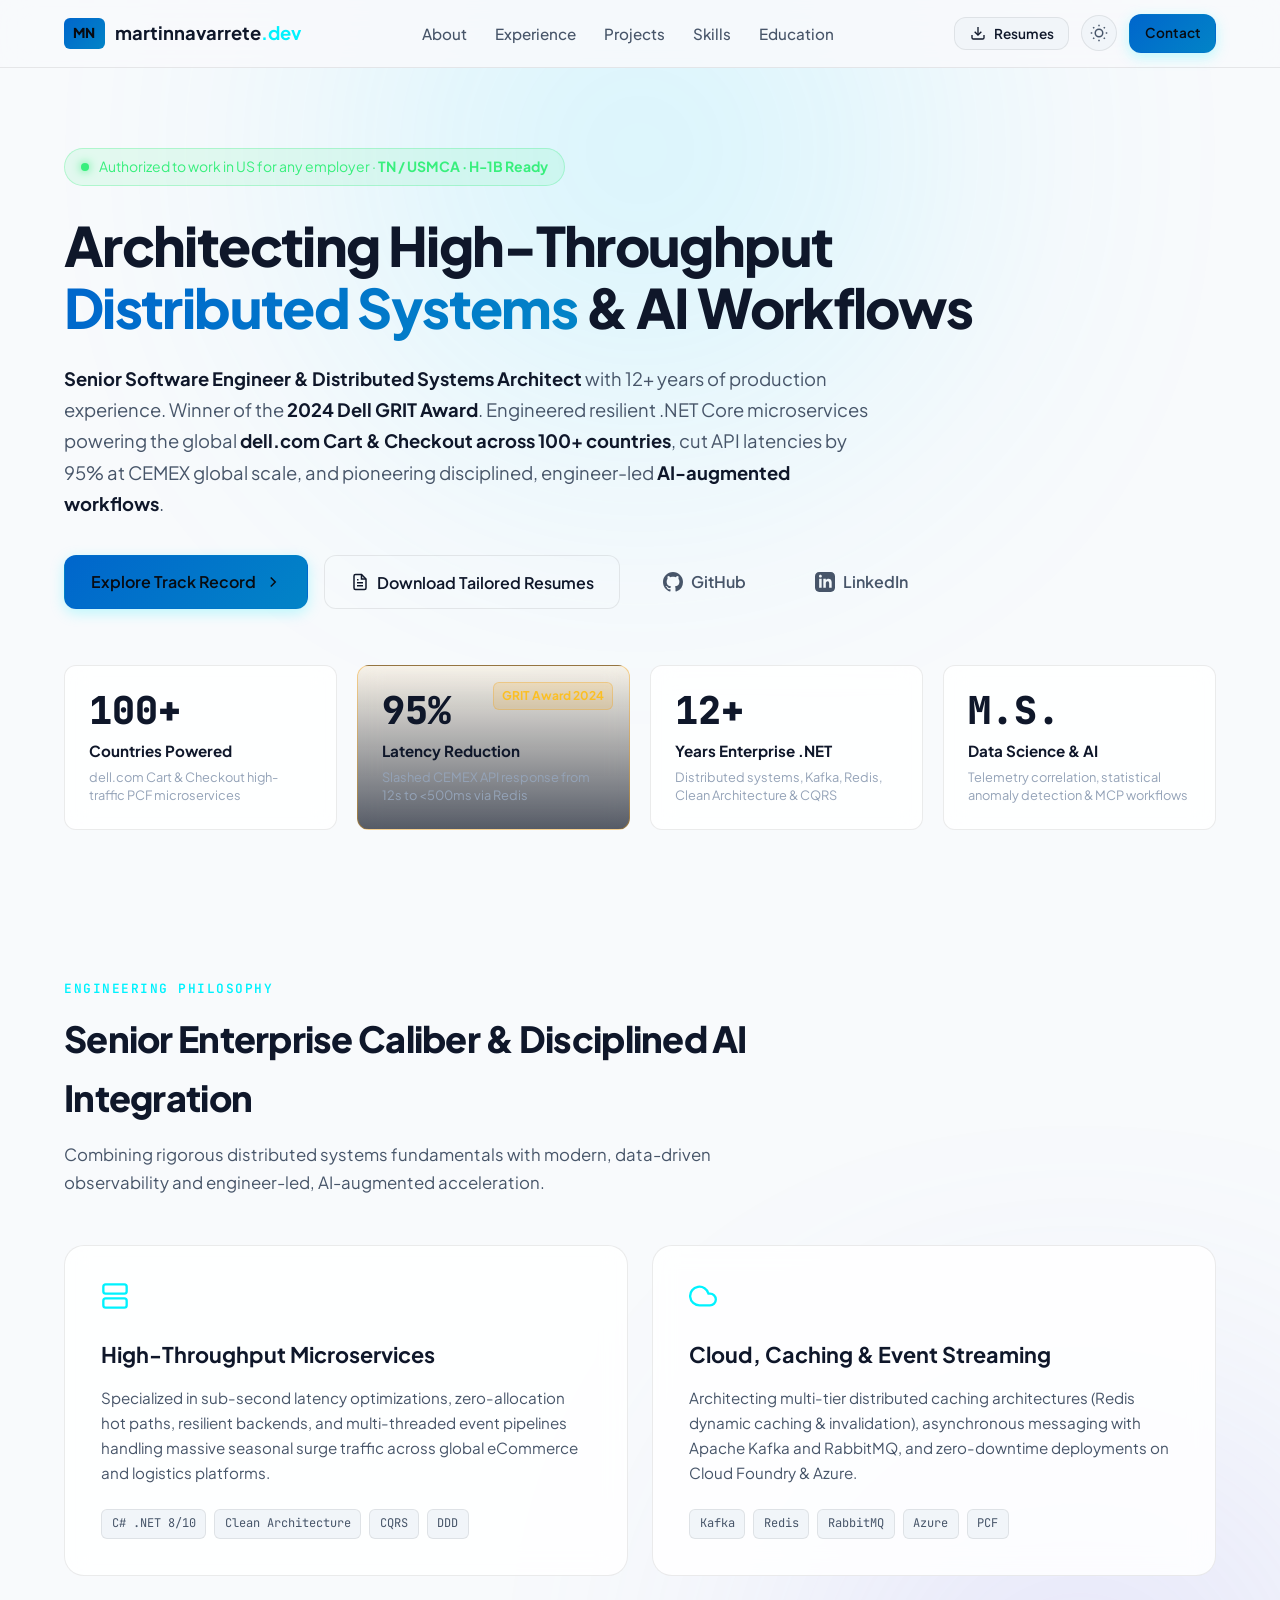
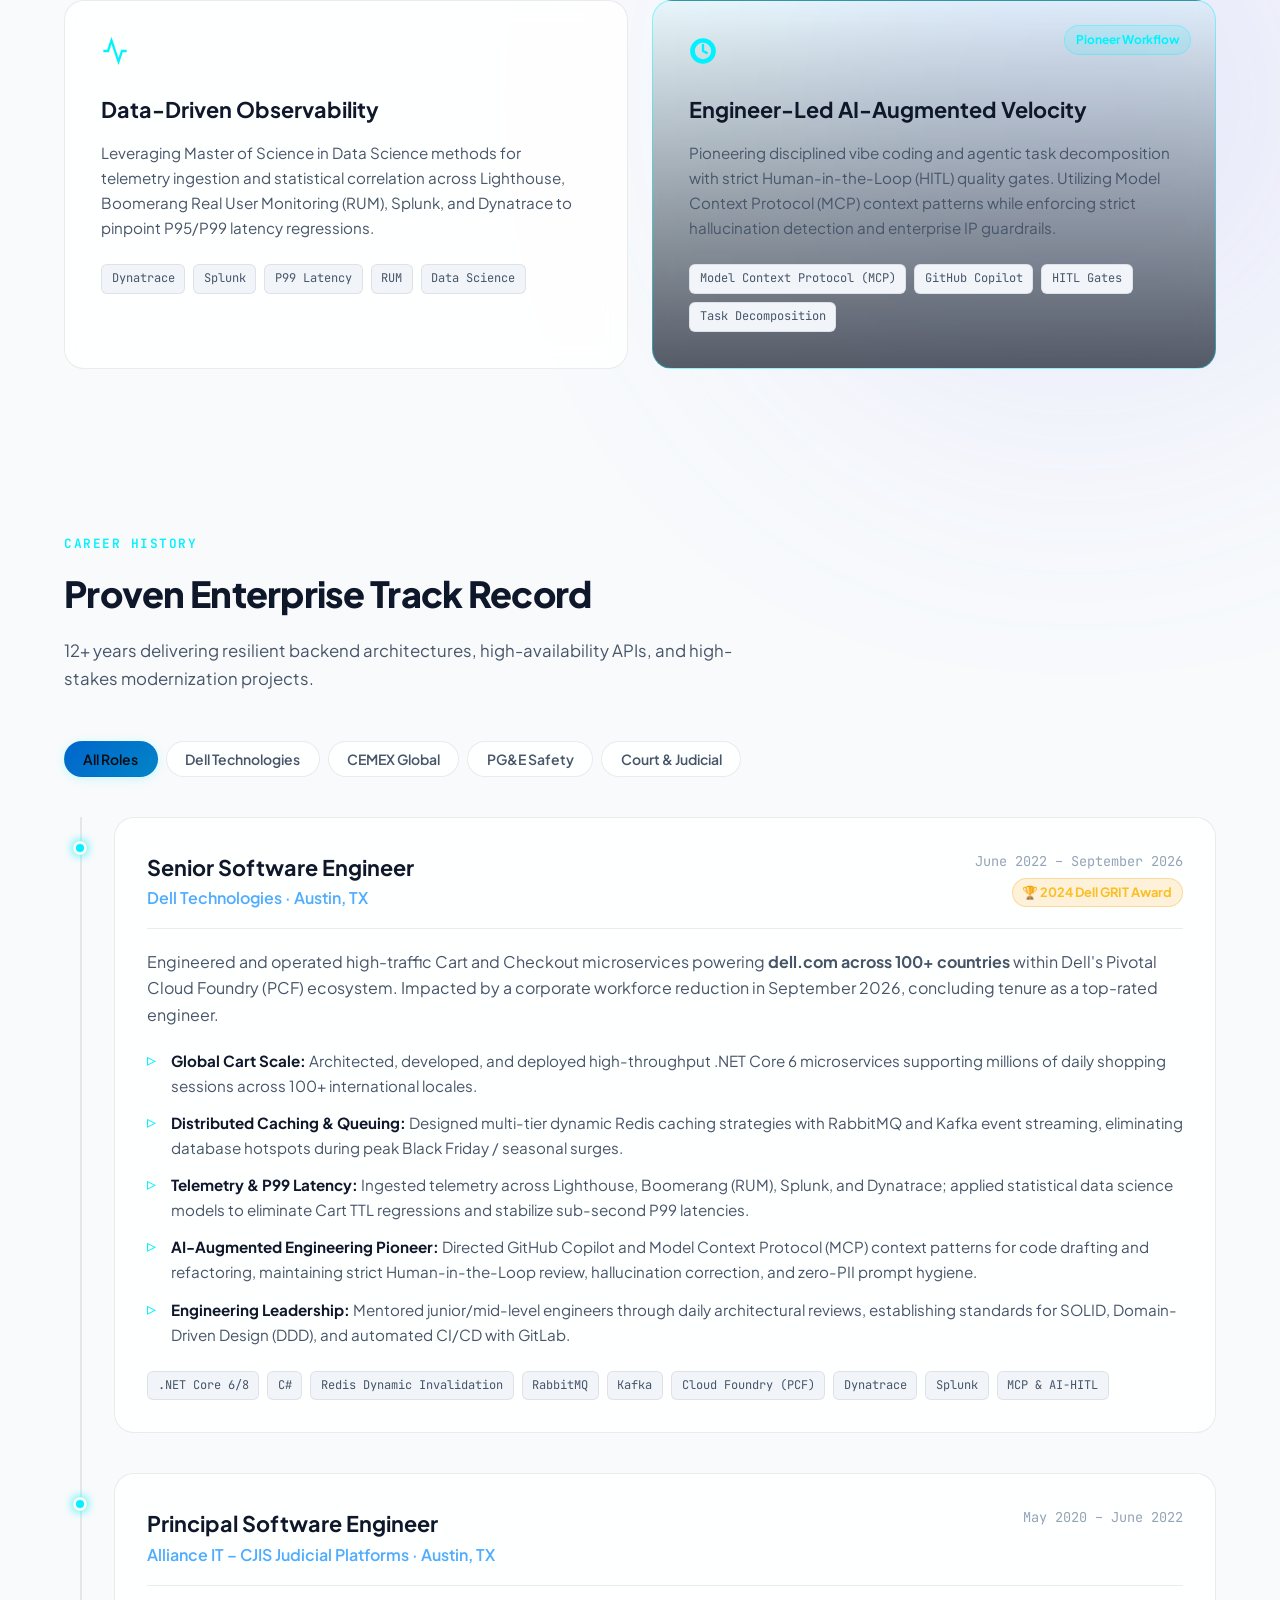
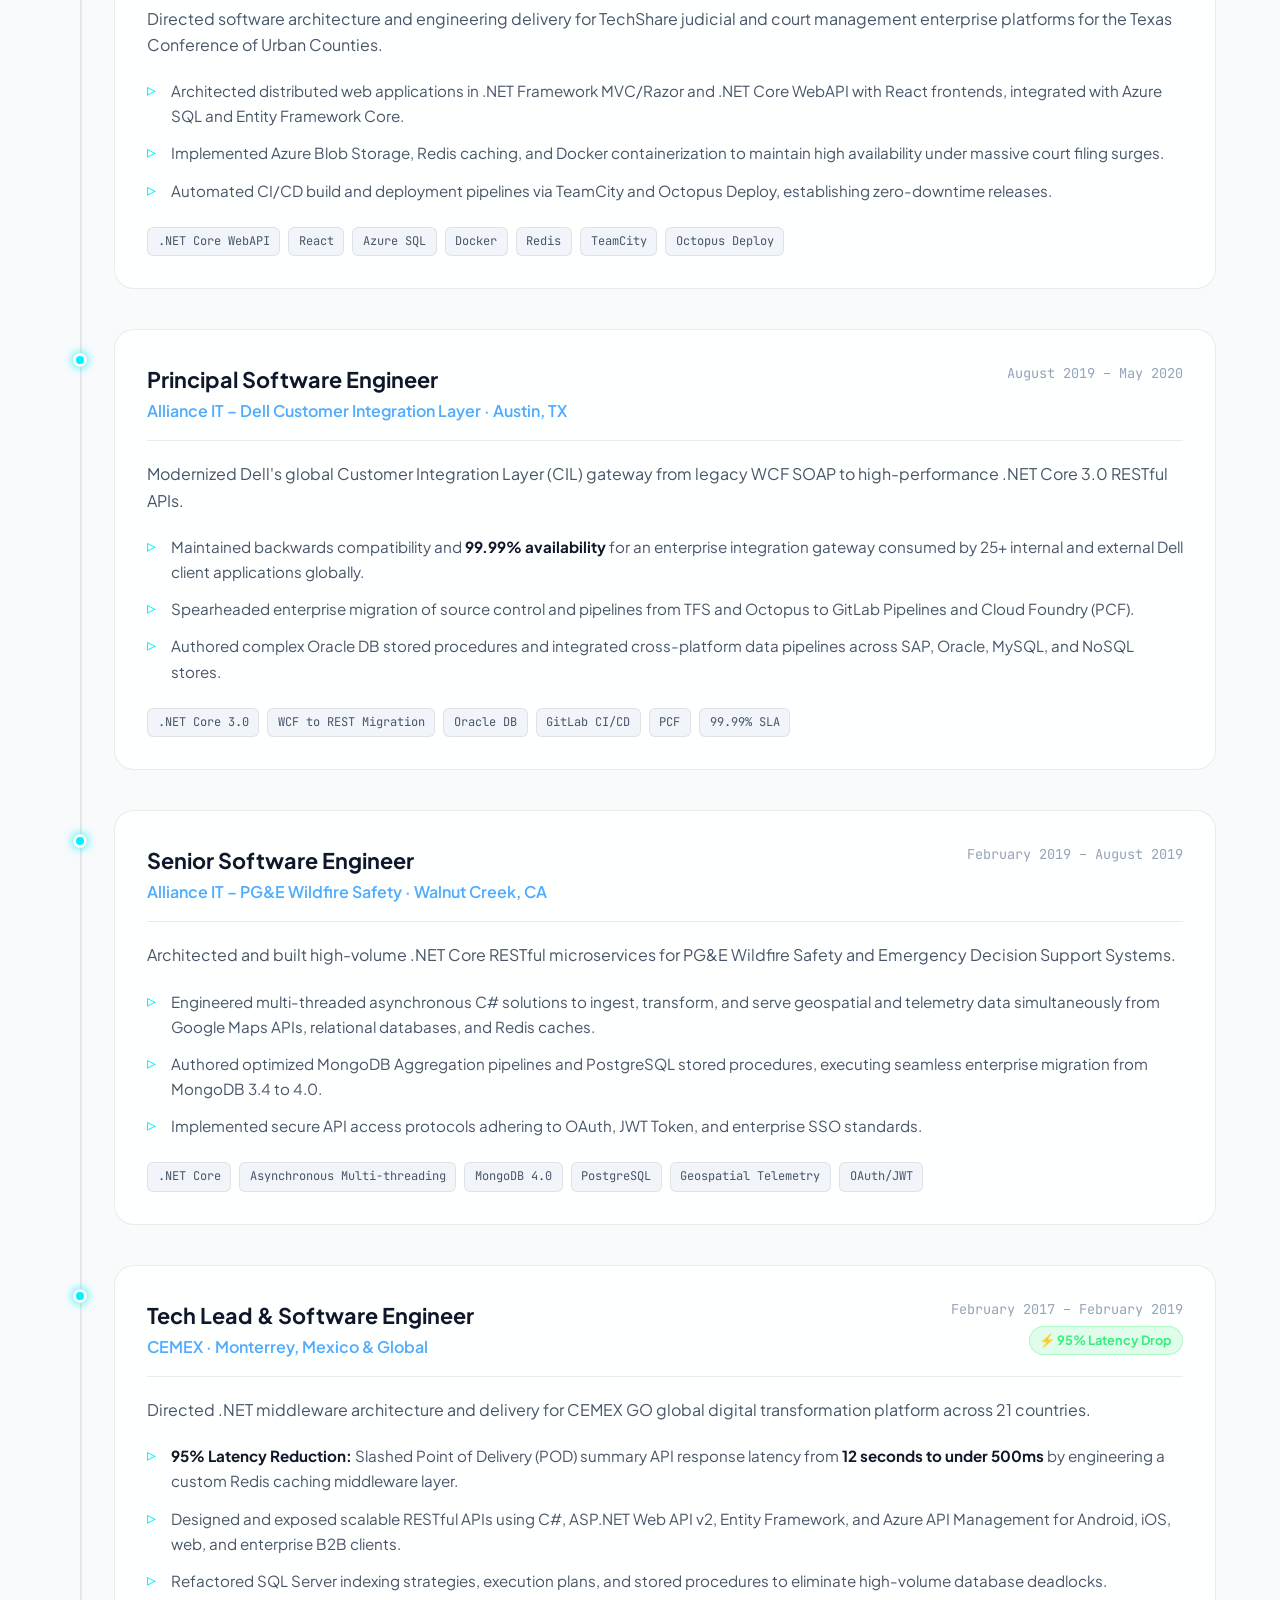
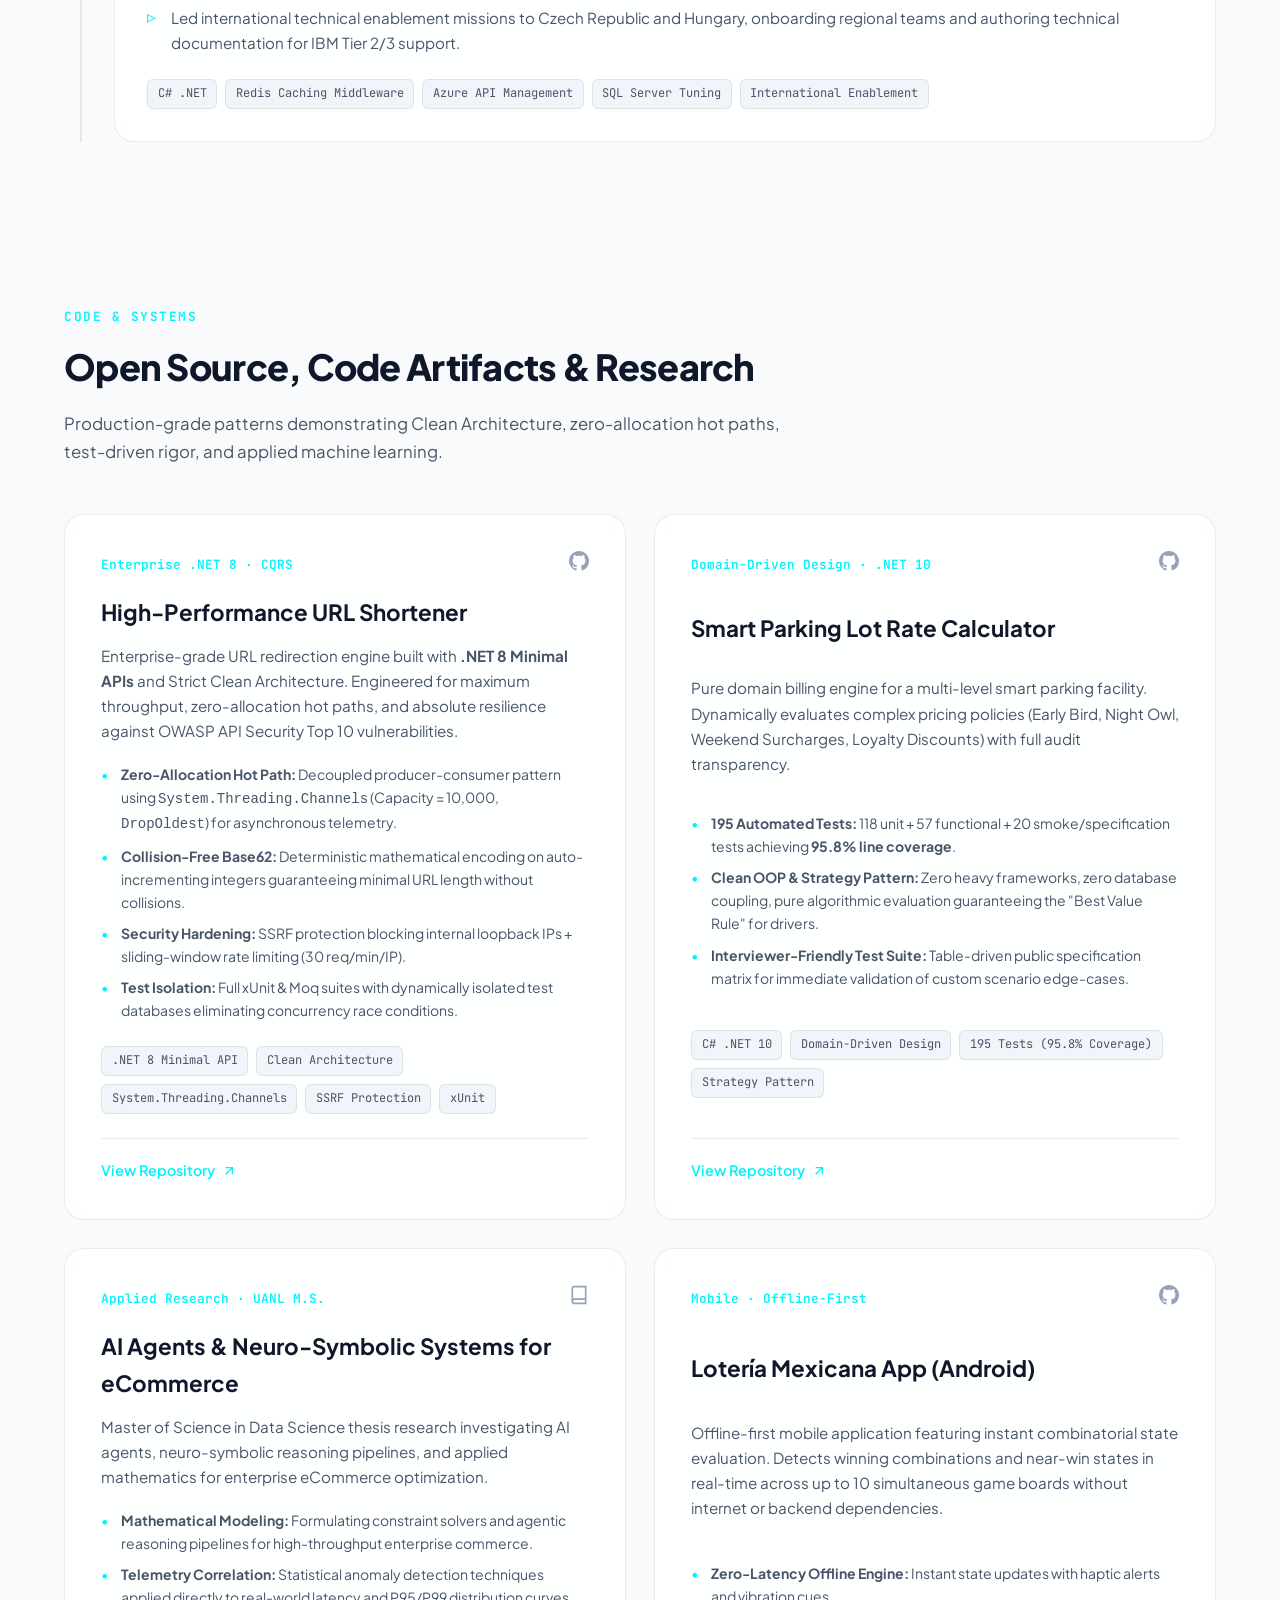
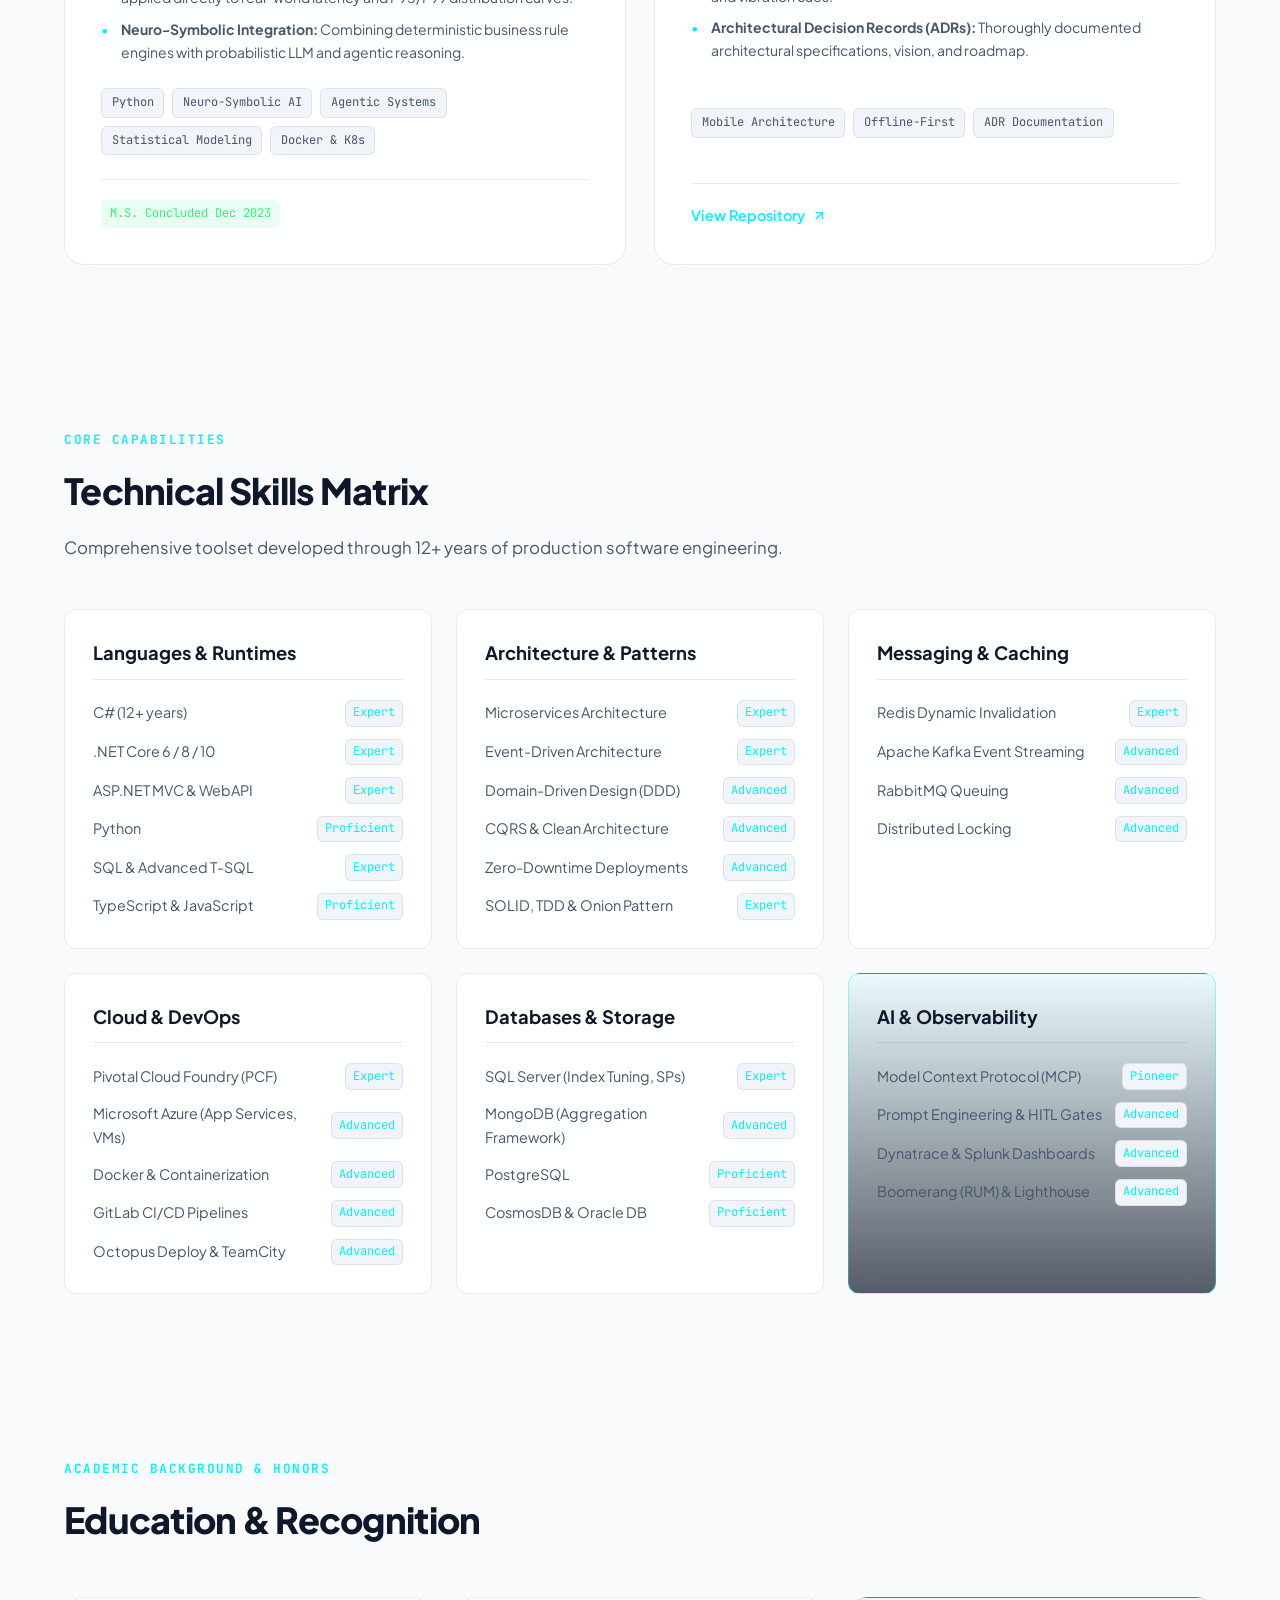
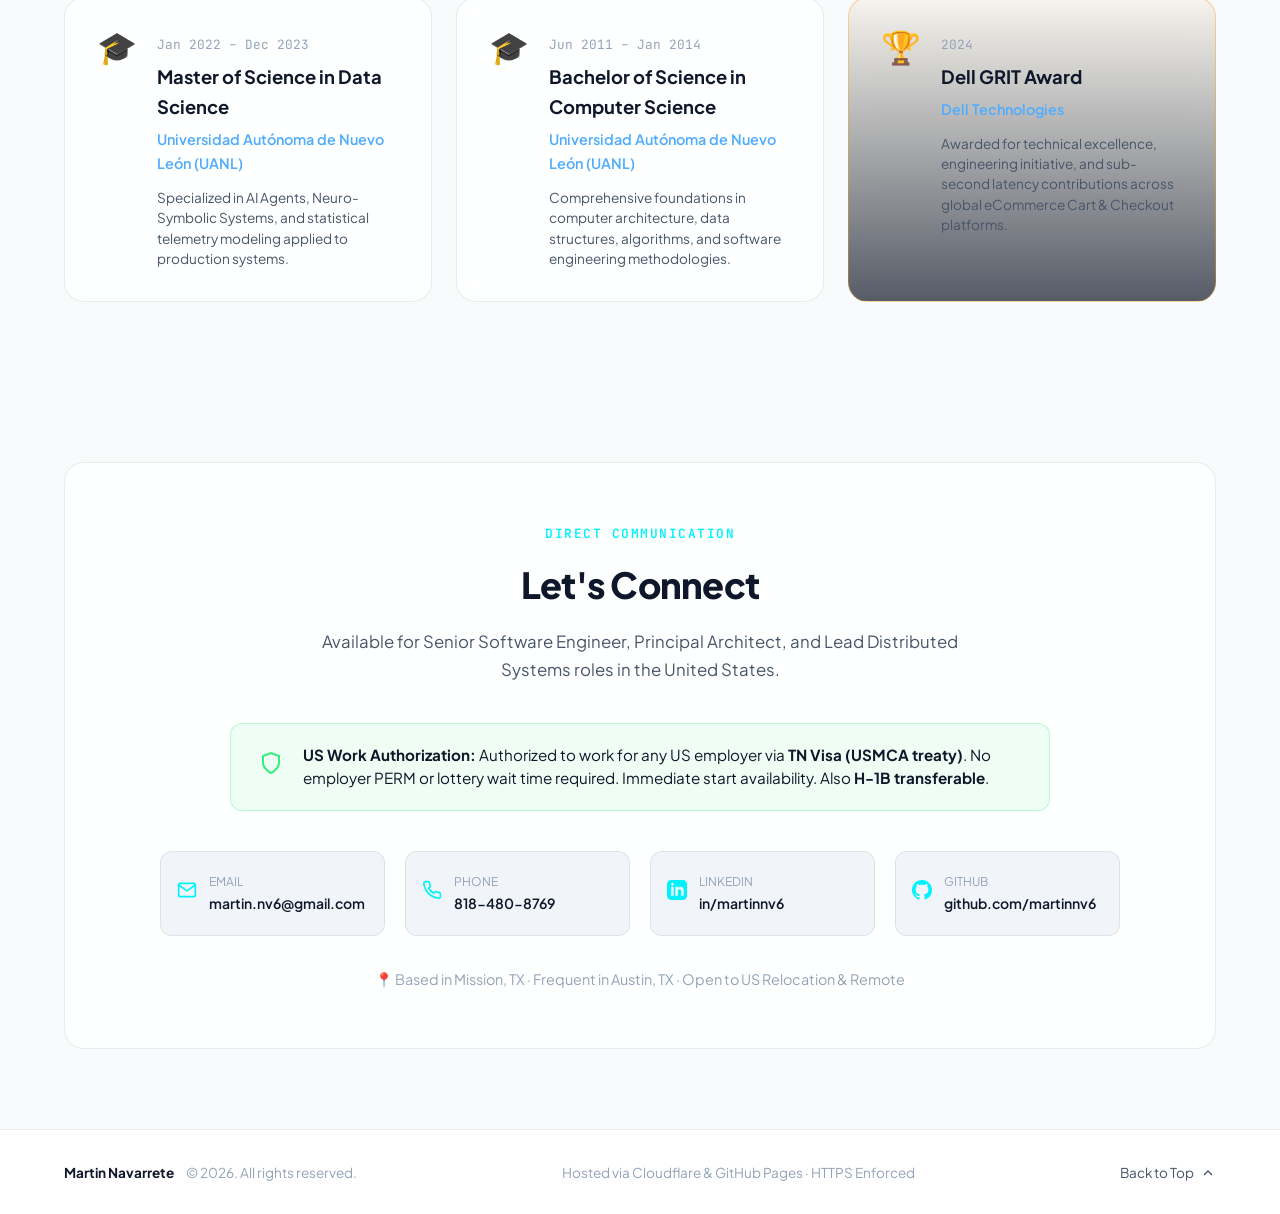
==== commit 69ba5ec0: "fix: update LinkedIn profile URL to martinnv6" ====
--- a/index.html
+++ b/index.html
@@ -104,7 +104,7 @@
             <svg class="icon" viewBox="0 0 24 24" width="20" height="20" fill="currentColor"><path d="M12 0C5.37 0 0 5.37 0 12c0 5.31 3.435 9.795 8.205 11.385.6.105.825-.255.825-.57 0-.285-.015-1.23-.015-2.235-3.015.555-3.795-.735-4.035-1.41-.135-.345-.72-1.41-1.23-1.695-.42-.225-1.02-.78-.015-.795.945-.015 1.62.87 1.845 1.23 1.08 1.815 2.805 1.305 3.495.99.105-.78.42-1.305.765-1.605-2.67-.3-5.46-1.335-5.46-5.925 0-1.305.465-2.385 1.23-3.225-.12-.3-.54-1.53.12-3.18 0 0 1.005-.315 3.3 1.23.96-.27 1.98-.405 3-.405s2.04.135 3 .405c2.295-1.56 3.3-1.23 3.3-1.23.66 1.65.24 2.88.12 3.18.765.84 1.23 1.905 1.23 3.225 0 4.605-2.805 5.625-5.475 5.925.435.375.81 1.095.81 2.22 0 1.605-.015 2.895-.015 3.3 0 .315.225.69.825.57A12.02 12.02 0 0024 12c0-6.63-5.37-12-12-12z"/></svg>
             <span>GitHub</span>
           </a>
-          <a href="https://www.linkedin.com/in/martin-navarrete" target="_blank" rel="noopener noreferrer" class="btn btn-ghost btn-lg" aria-label="LinkedIn Profile">
+          <a href="https://www.linkedin.com/in/martinnv6/" target="_blank" rel="noopener noreferrer" class="btn btn-ghost btn-lg" aria-label="LinkedIn Profile">
             <svg class="icon" viewBox="0 0 24 24" width="20" height="20" fill="currentColor"><path d="M19 0h-14c-2.761 0-5 2.239-5 5v14c0 2.761 2.239 5 5 5h14c2.762 0 5-2.239 5-5v-14c0-2.761-2.238-5-5-5zm-11 19h-3v-11h3v11zm-1.5-12.268c-.966 0-1.75-.79-1.75-1.764s.784-1.764 1.75-1.764 1.75.79 1.75 1.764-.783 1.764-1.75 1.764zm13.5 12.268h-3v-5.604c0-3.368-4-3.113-4 0v5.604h-3v-11h3v1.765c1.396-2.586 7-2.777 7 2.476v6.759z"/></svg>
             <span>LinkedIn</span>
           </a>
@@ -729,13 +729,13 @@
               </div>
             </a>
 
-            <a href="https://www.linkedin.com/in/martin-navarrete" target="_blank" rel="noopener noreferrer" class="contact-link-item">
+            <a href="https://www.linkedin.com/in/martinnv6/" target="_blank" rel="noopener noreferrer" class="contact-link-item">
               <div class="contact-item-icon">
                 <svg viewBox="0 0 24 24" width="20" height="20" fill="currentColor"><path d="M19 0h-14c-2.761 0-5 2.239-5 5v14c0 2.761 2.239 5 5 5h14c2.762 0 5-2.239 5-5v-14c0-2.761-2.238-5-5-5zm-11 19h-3v-11h3v11zm-1.5-12.268c-.966 0-1.75-.79-1.75-1.764s.784-1.764 1.75-1.764 1.75.79 1.75 1.764-.783 1.764-1.75 1.764zm13.5 12.268h-3v-5.604c0-3.368-4-3.113-4 0v5.604h-3v-11h3v1.765c1.396-2.586 7-2.777 7 2.476v6.759z"/></svg>
               </div>
               <div class="contact-item-info">
                 <span class="label">LinkedIn</span>
-                <span class="value">in/martin-navarrete</span>
+                <span class="value">in/martinnv6</span>
               </div>
             </a>
 
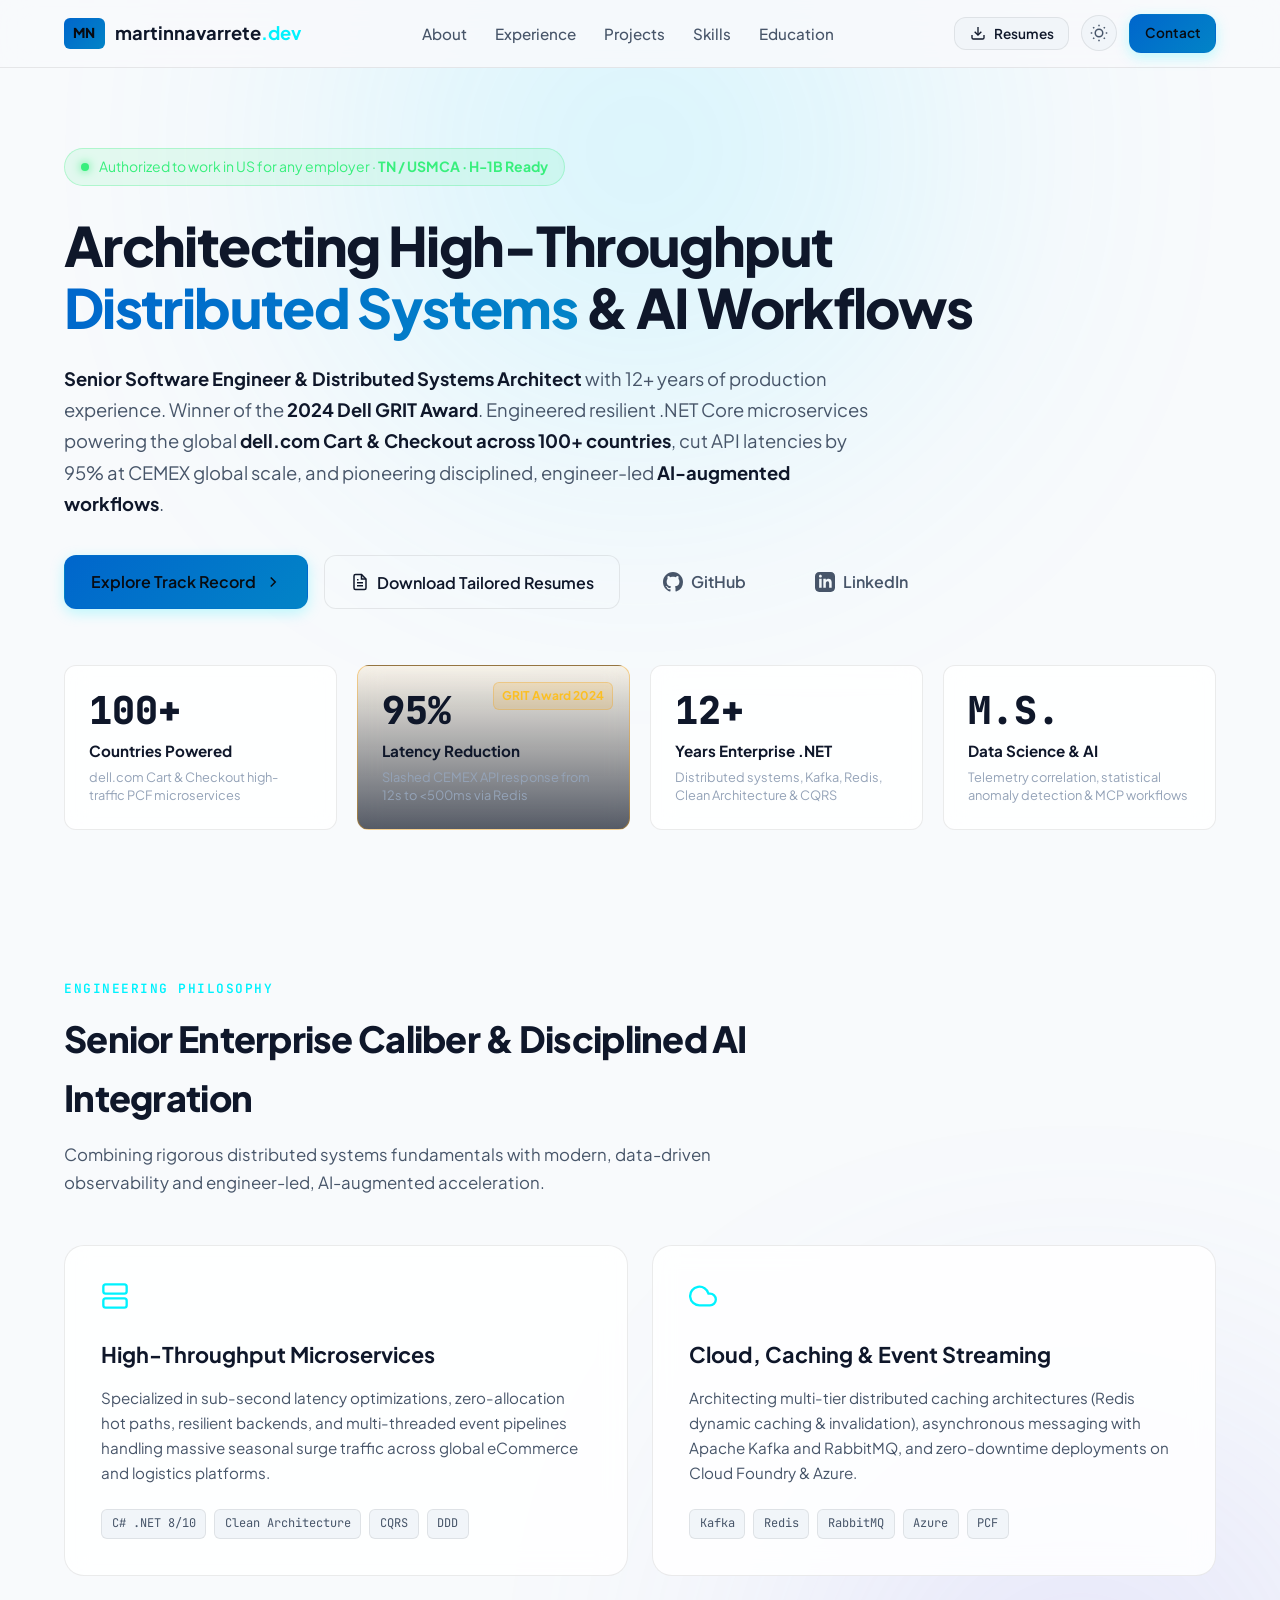
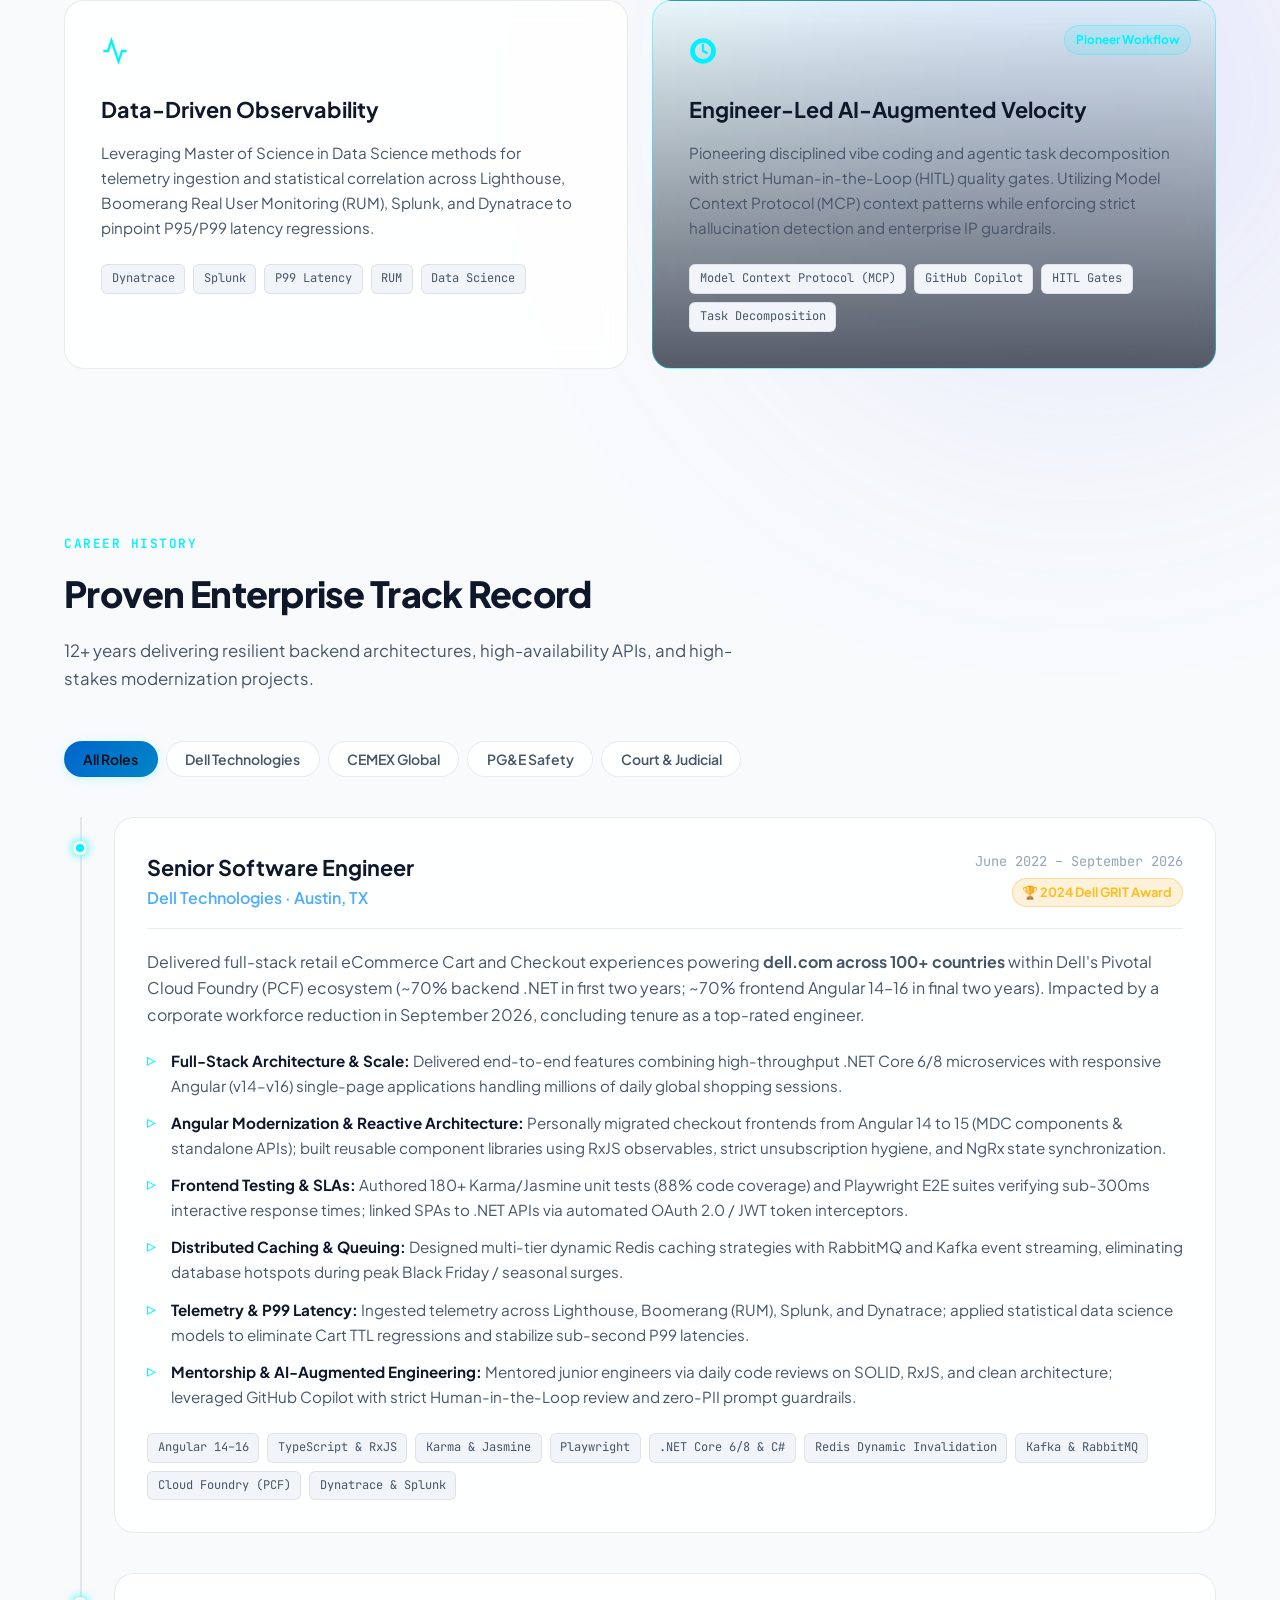
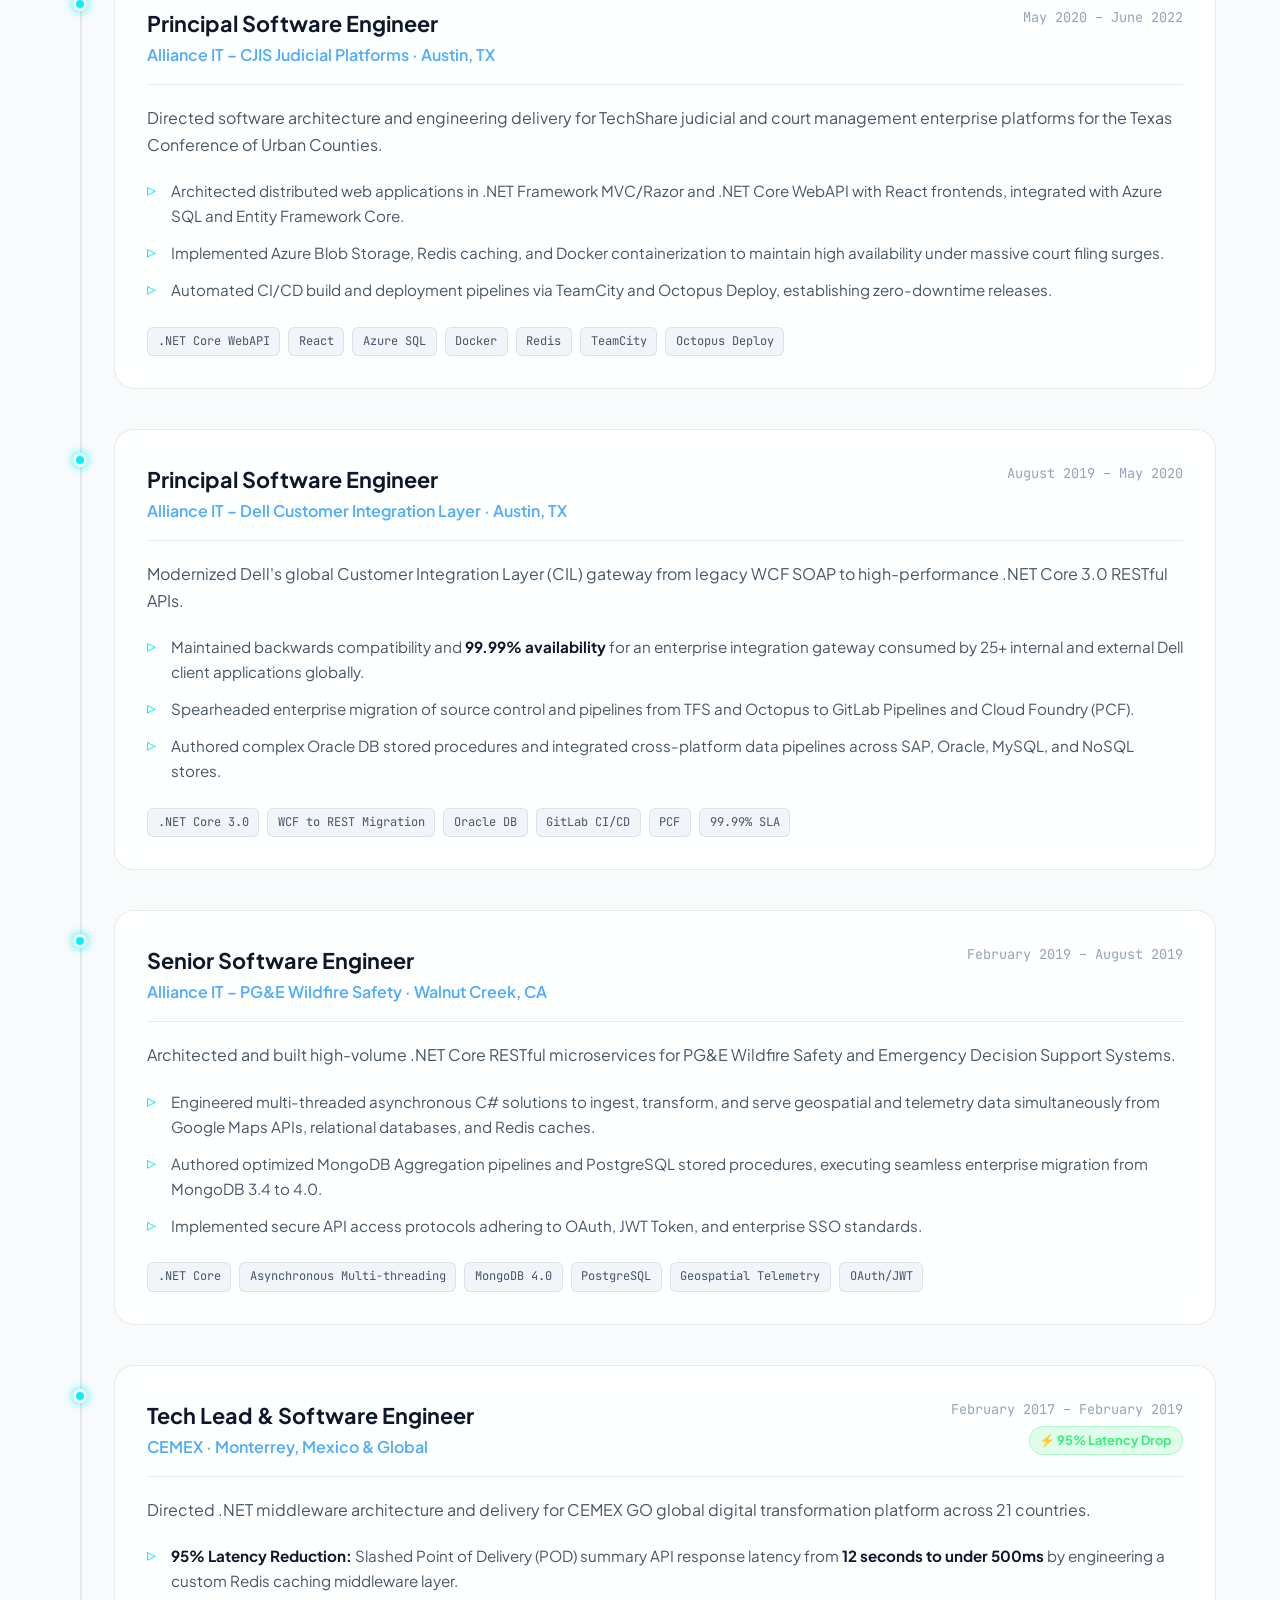
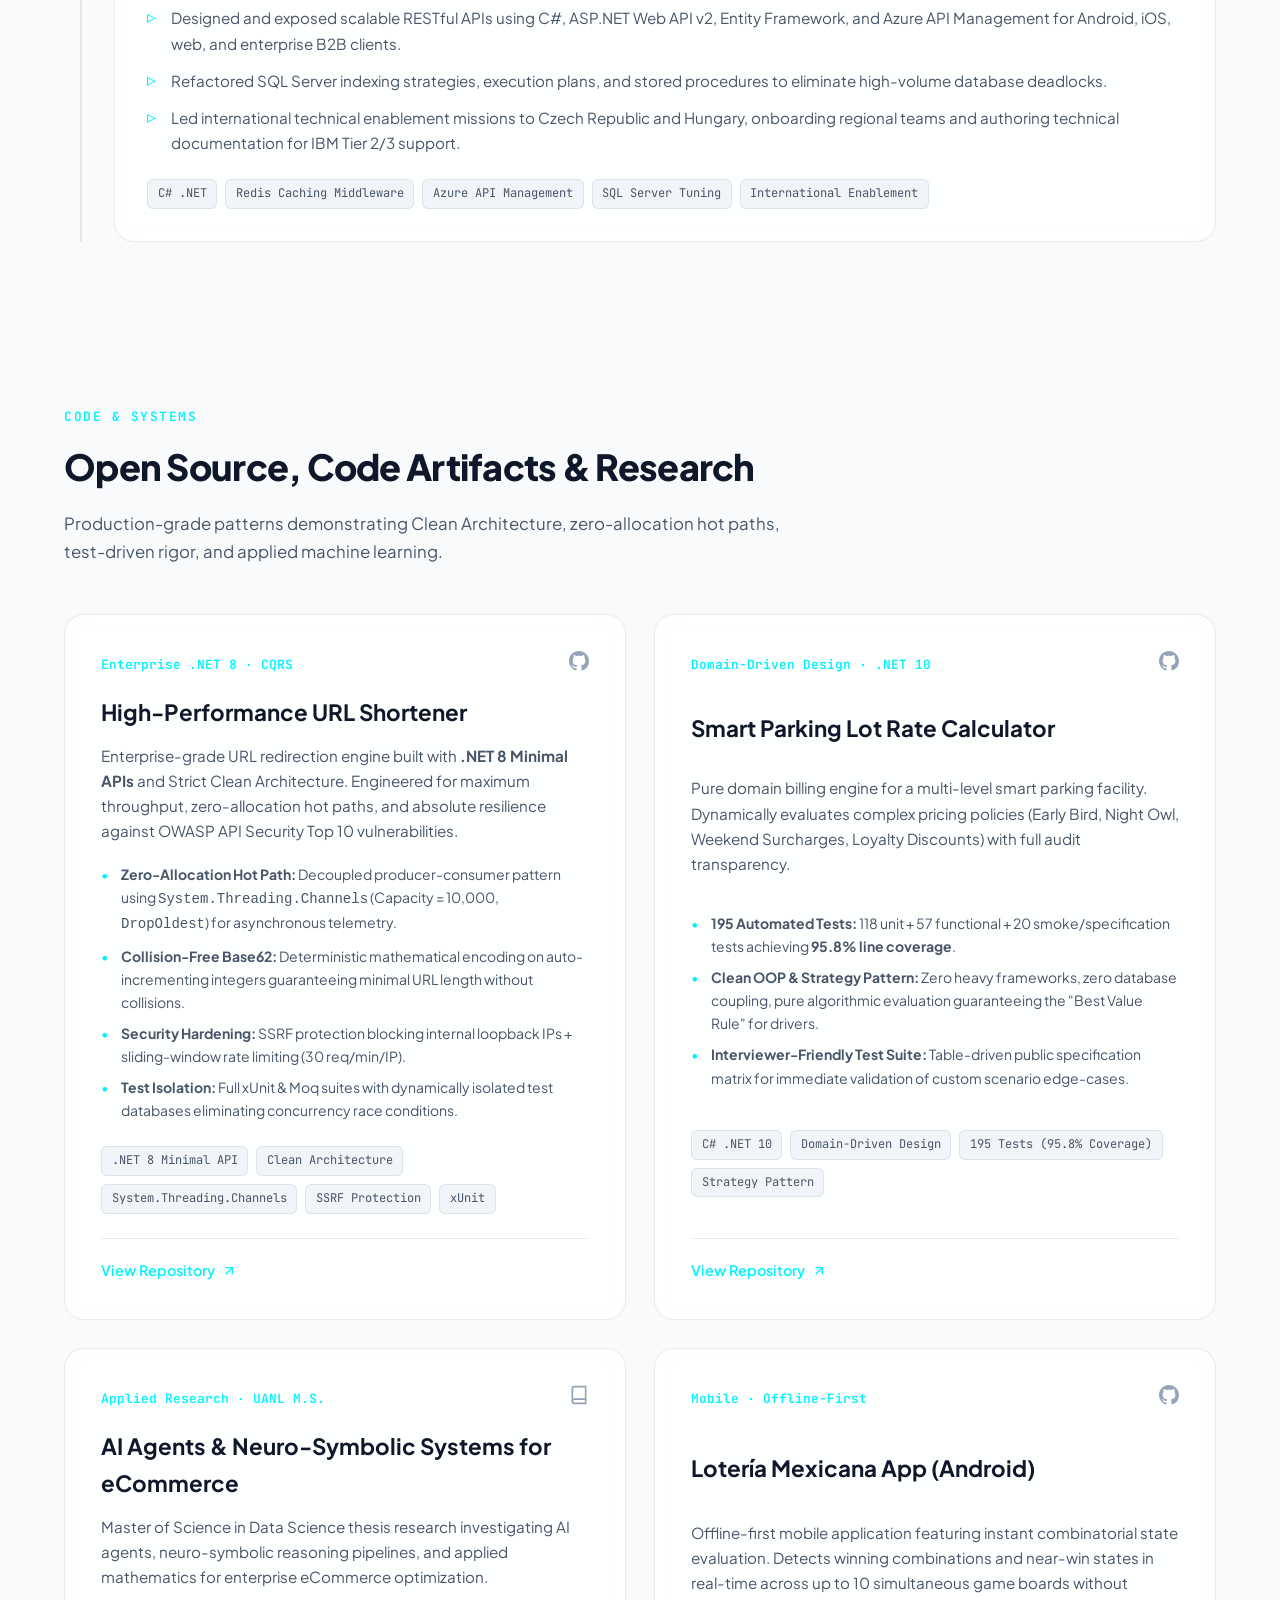
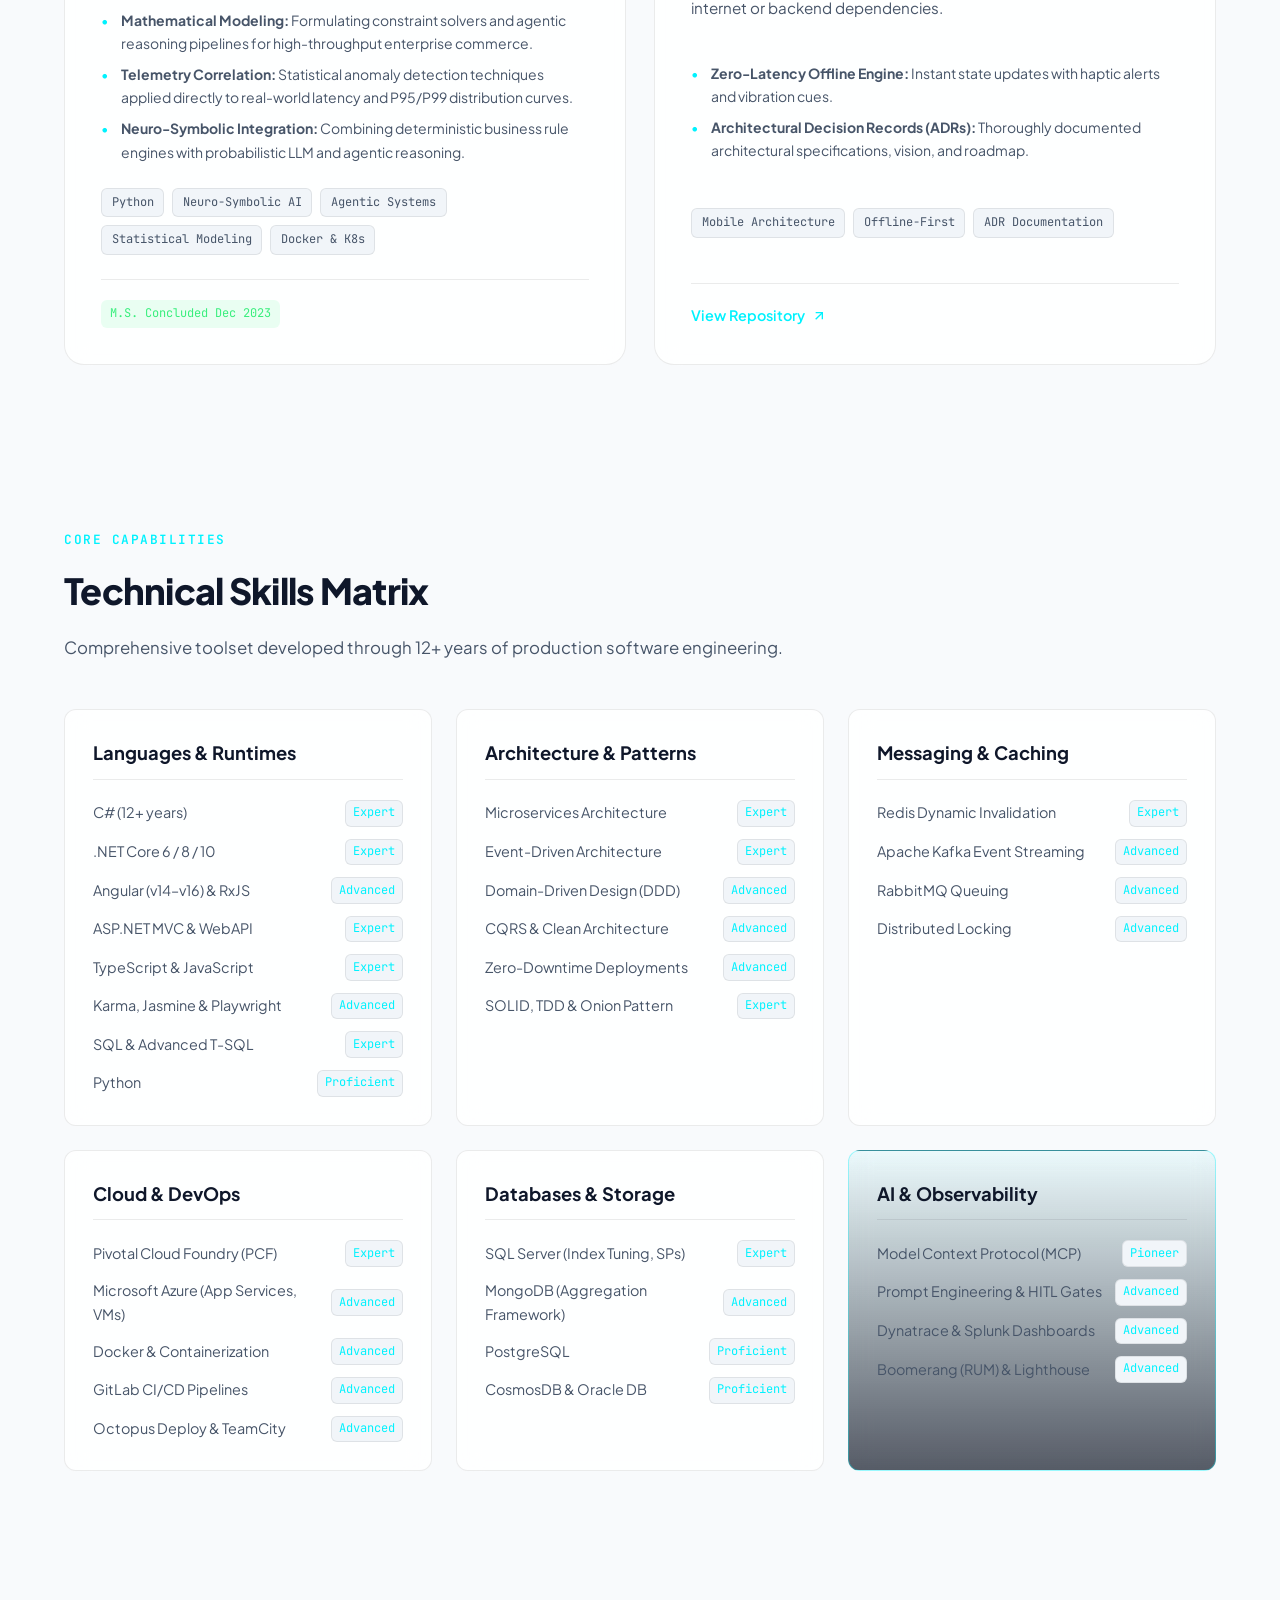
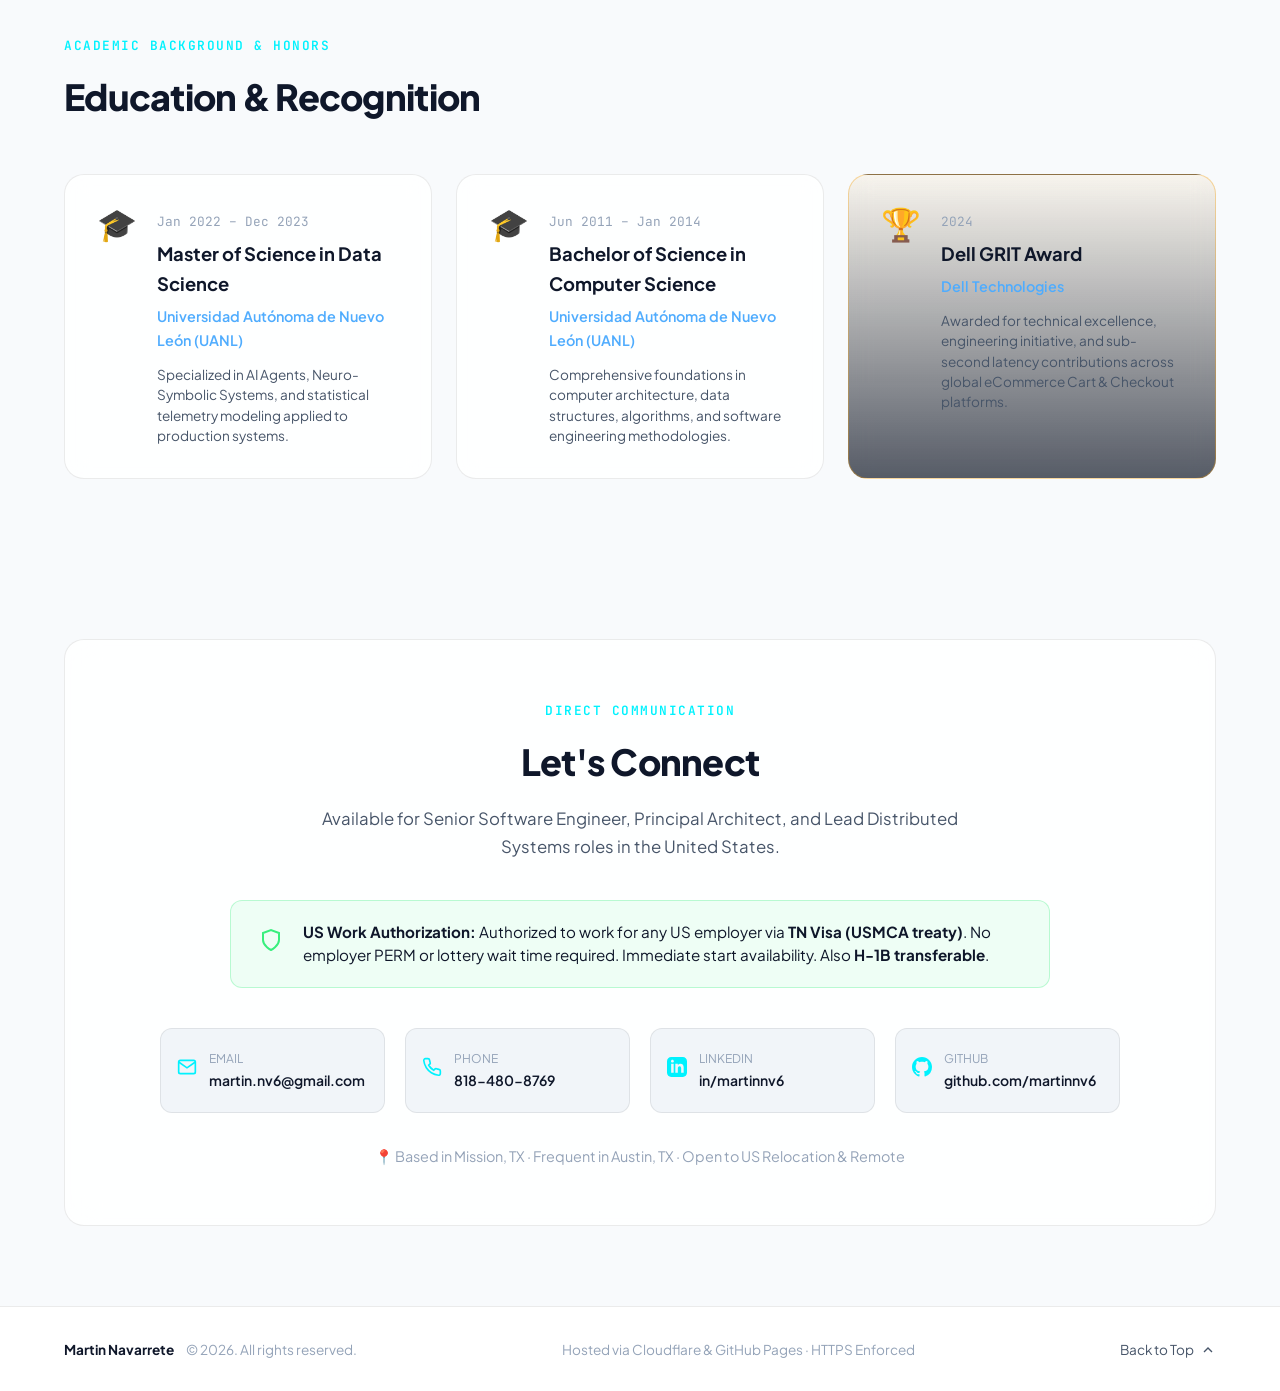
==== commit 5cb6a764: "feat(portfolio): highlight full-stack Angular 14-16, RxJS, and Karma/Jasmine/Playwright experience" ====
--- a/index.html
+++ b/index.html
@@ -256,25 +256,26 @@
               </div>
               <div class="card-body">
                 <p class="role-summary">
-                  Engineered and operated high-traffic Cart and Checkout microservices powering <strong>dell.com across 100+ countries</strong> within Dell's Pivotal Cloud Foundry (PCF) ecosystem. Impacted by a corporate workforce reduction in September 2026, concluding tenure as a top-rated engineer.
+                  Delivered full-stack retail eCommerce Cart and Checkout experiences powering <strong>dell.com across 100+ countries</strong> within Dell's Pivotal Cloud Foundry (PCF) ecosystem (~70% backend .NET in first two years; ~70% frontend Angular 14–16 in final two years). Impacted by a corporate workforce reduction in September 2026, concluding tenure as a top-rated engineer.
                 </p>
                 <ul class="bullet-list">
-                  <li><strong>Global Cart Scale:</strong> Architected, developed, and deployed high-throughput .NET Core 6 microservices supporting millions of daily shopping sessions across 100+ international locales.</li>
+                  <li><strong>Full-Stack Architecture &amp; Scale:</strong> Delivered end-to-end features combining high-throughput .NET Core 6/8 microservices with responsive Angular (v14–v16) single-page applications handling millions of daily global shopping sessions.</li>
+                  <li><strong>Angular Modernization &amp; Reactive Architecture:</strong> Personally migrated checkout frontends from Angular 14 to 15 (MDC components &amp; standalone APIs); built reusable component libraries using RxJS observables, strict unsubscription hygiene, and NgRx state synchronization.</li>
+                  <li><strong>Frontend Testing &amp; SLAs:</strong> Authored 180+ Karma/Jasmine unit tests (88% code coverage) and Playwright E2E suites verifying sub-300ms interactive response times; linked SPAs to .NET APIs via automated OAuth 2.0 / JWT token interceptors.</li>
                   <li><strong>Distributed Caching &amp; Queuing:</strong> Designed multi-tier dynamic Redis caching strategies with RabbitMQ and Kafka event streaming, eliminating database hotspots during peak Black Friday / seasonal surges.</li>
                   <li><strong>Telemetry &amp; P99 Latency:</strong> Ingested telemetry across Lighthouse, Boomerang (RUM), Splunk, and Dynatrace; applied statistical data science models to eliminate Cart TTL regressions and stabilize sub-second P99 latencies.</li>
-                  <li><strong>AI-Augmented Engineering Pioneer:</strong> Directed GitHub Copilot and Model Context Protocol (MCP) context patterns for code drafting and refactoring, maintaining strict Human-in-the-Loop review, hallucination correction, and zero-PII prompt hygiene.</li>
-                  <li><strong>Engineering Leadership:</strong> Mentored junior/mid-level engineers through daily architectural reviews, establishing standards for SOLID, Domain-Driven Design (DDD), and automated CI/CD with GitLab.</li>
+                  <li><strong>Mentorship &amp; AI-Augmented Engineering:</strong> Mentored junior engineers via daily code reviews on SOLID, RxJS, and clean architecture; leveraged GitHub Copilot with strict Human-in-the-Loop review and zero-PII prompt guardrails.</li>
                 </ul>
                 <div class="tech-pill-list">
-                  <span class="tech-pill">.NET Core 6/8</span>
-                  <span class="tech-pill">C#</span>
+                  <span class="tech-pill">Angular 14–16</span>
+                  <span class="tech-pill">TypeScript &amp; RxJS</span>
+                  <span class="tech-pill">Karma &amp; Jasmine</span>
+                  <span class="tech-pill">Playwright</span>
+                  <span class="tech-pill">.NET Core 6/8 &amp; C#</span>
                   <span class="tech-pill">Redis Dynamic Invalidation</span>
-                  <span class="tech-pill">RabbitMQ</span>
-                  <span class="tech-pill">Kafka</span>
+                  <span class="tech-pill">Kafka &amp; RabbitMQ</span>
                   <span class="tech-pill">Cloud Foundry (PCF)</span>
-                  <span class="tech-pill">Dynatrace</span>
-                  <span class="tech-pill">Splunk</span>
-                  <span class="tech-pill">MCP &amp; AI-HITL</span>
+                  <span class="tech-pill">Dynatrace &amp; Splunk</span>
                 </div>
               </div>
             </div>
@@ -575,10 +576,12 @@
             <ul class="skill-items">
               <li><span class="skill-name">C# (12+ years)</span><span class="skill-tag">Expert</span></li>
               <li><span class="skill-name">.NET Core 6 / 8 / 10</span><span class="skill-tag">Expert</span></li>
+              <li><span class="skill-name">Angular (v14–v16) &amp; RxJS</span><span class="skill-tag">Advanced</span></li>
               <li><span class="skill-name">ASP.NET MVC &amp; WebAPI</span><span class="skill-tag">Expert</span></li>
+              <li><span class="skill-name">TypeScript &amp; JavaScript</span><span class="skill-tag">Expert</span></li>
+              <li><span class="skill-name">Karma, Jasmine &amp; Playwright</span><span class="skill-tag">Advanced</span></li>
+              <li><span class="skill-name">SQL &amp; Advanced T-SQL</span><span class="skill-tag">Expert</span></li>
               <li><span class="skill-name">Python</span><span class="skill-tag">Proficient</span></li>
-              <li><span class="skill-name">SQL &amp; Advanced T-SQL</span><span class="skill-tag">Expert</span></li>
-              <li><span class="skill-name">TypeScript &amp; JavaScript</span><span class="skill-tag">Proficient</span></li>
             </ul>
           </div>
 
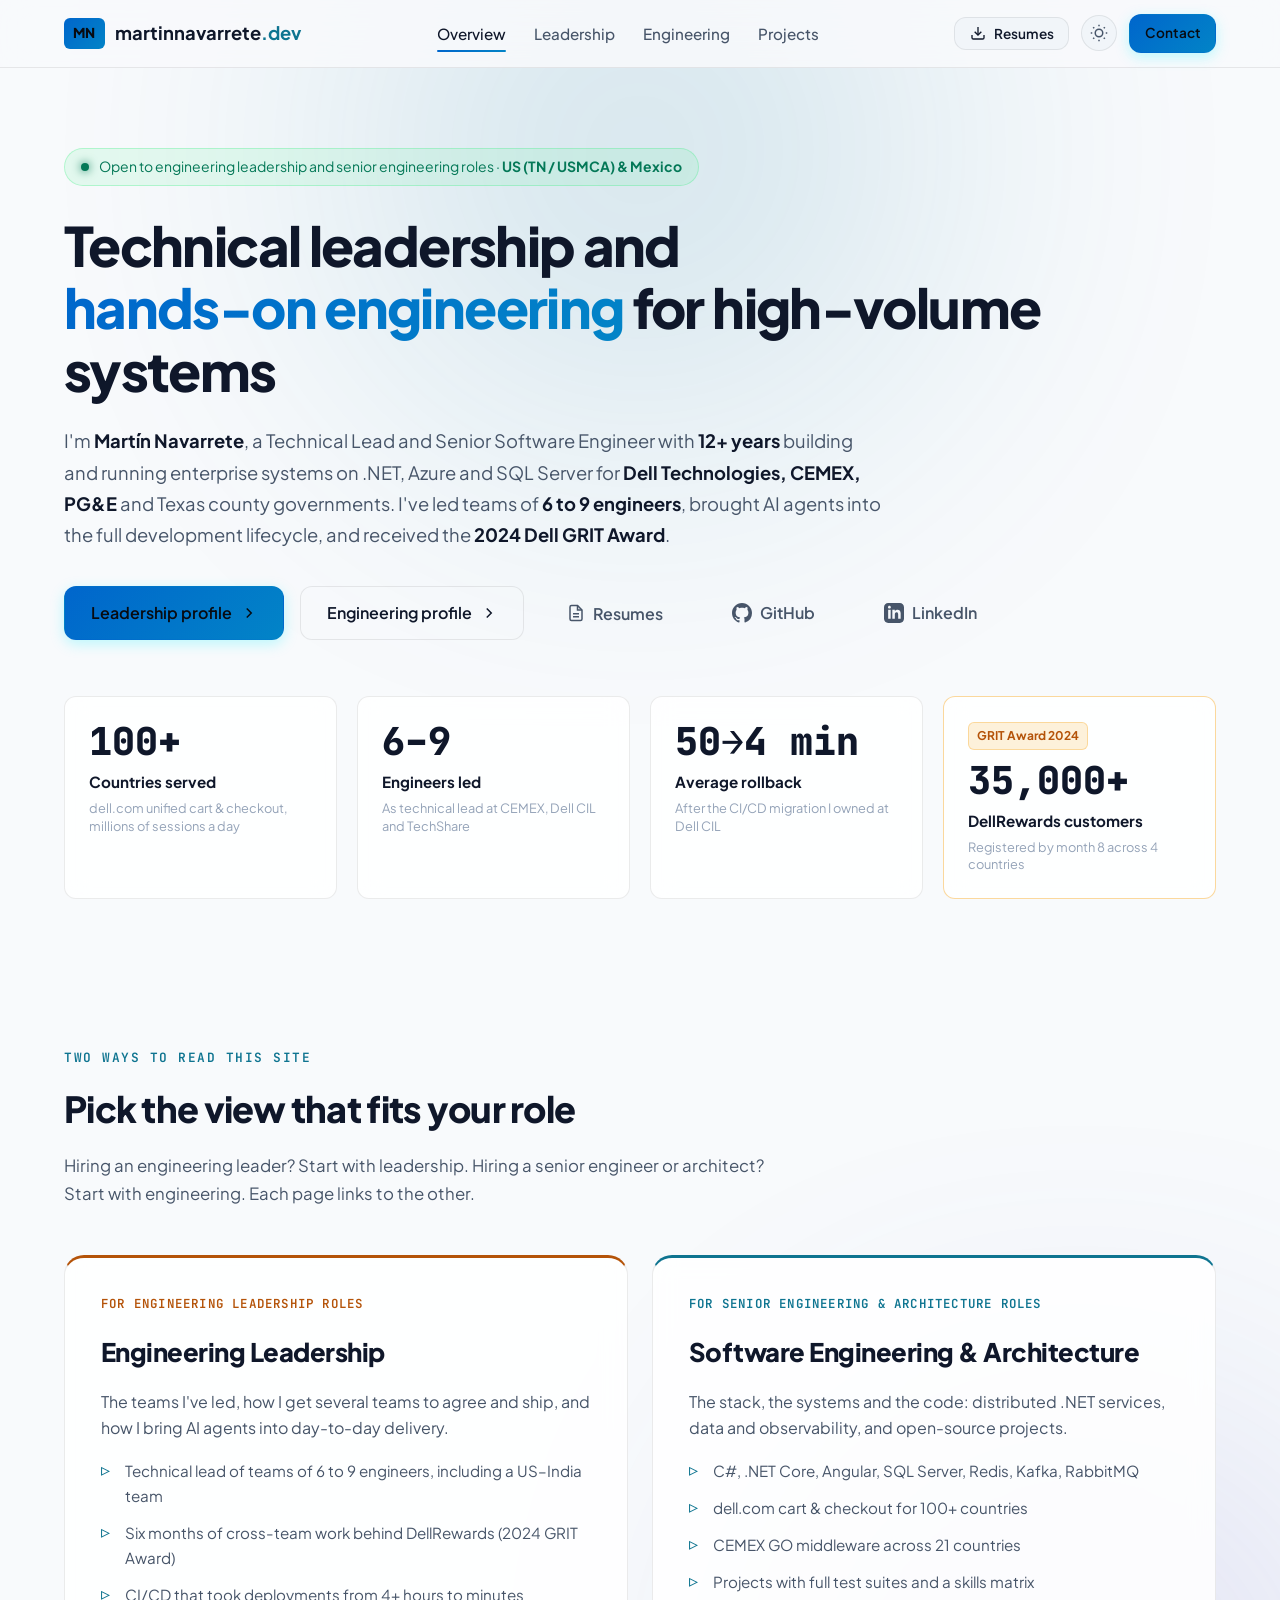
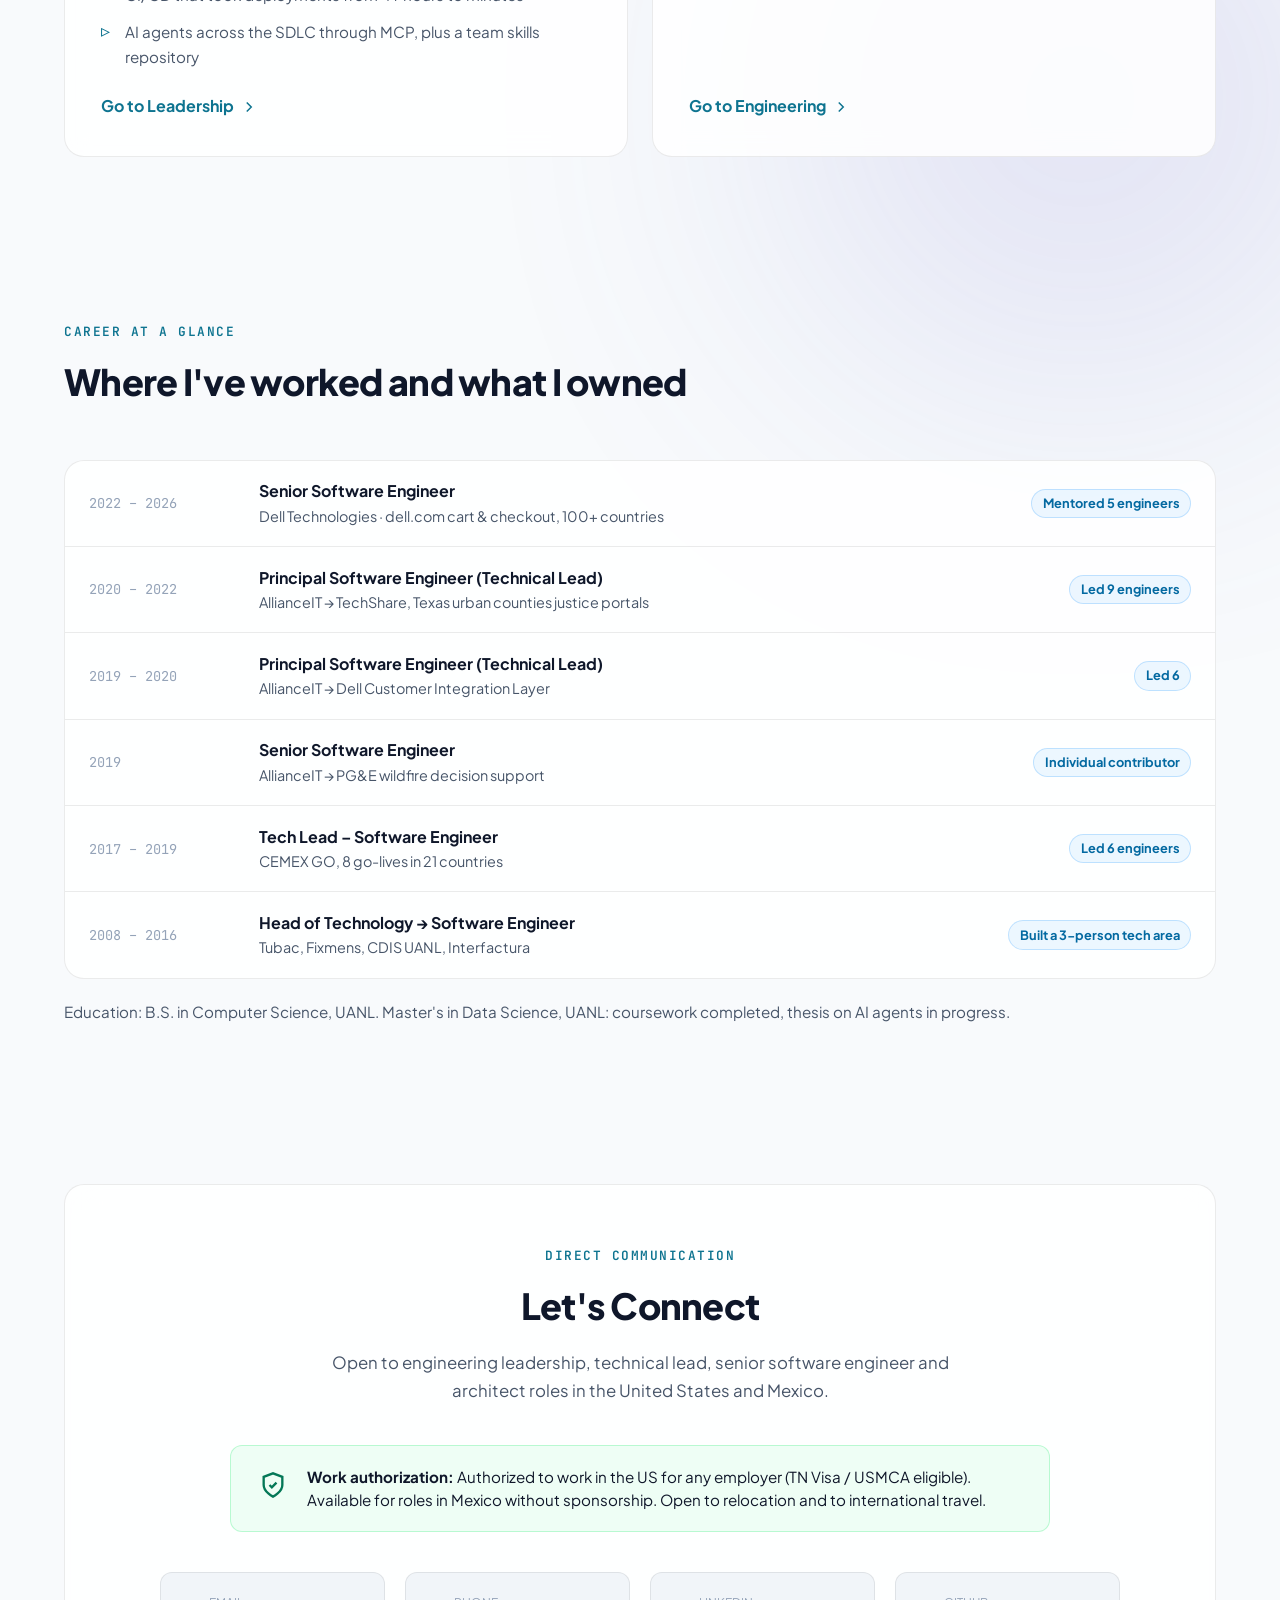
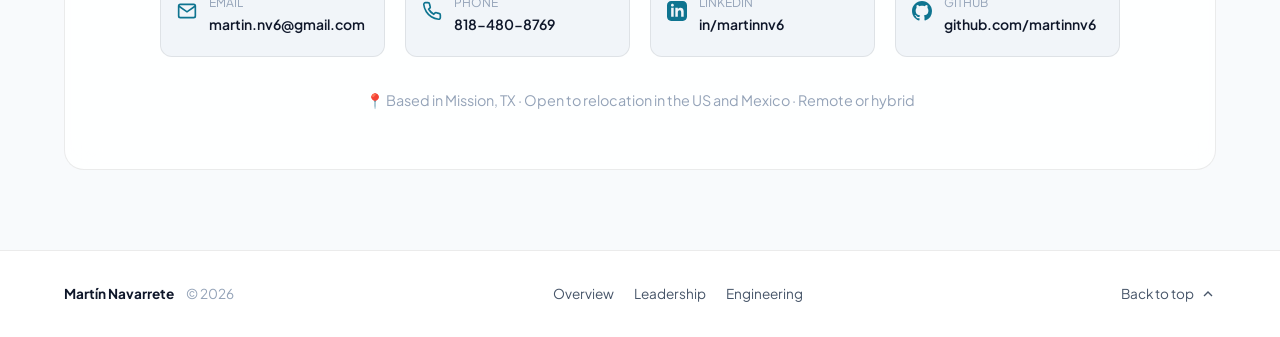
==== commit 0e56c0b3: "feat(site): split into Overview, Leadership and Engineering pages - New /leadership/ page for engine" ====
--- a/index.html
+++ b/index.html
@@ -3,66 +3,62 @@
 <head>
   <meta charset="UTF-8">
   <meta name="viewport" content="width=device-width, initial-scale=1.0">
-  <title>Martin Navarrete | Senior Software Engineer & Distributed Systems Architect</title>
-  <meta name="description" content="Senior Software Engineer with 12+ years of enterprise experience designing high-throughput distributed systems in .NET Core, microservices, and AI-augmented workflows. Dell GRIT Award recipient, M.S. Data Science.">
-  <meta name="keywords" content="Martin Navarrete, Senior Software Engineer, Principal Software Architect, .NET Core, C#, Distributed Systems, Kafka, Redis, Microservices, Dell, Cloudflare, AI Augmented Engineering">
-  <meta name="author" content="Martin Navarrete">
-  
+  <title>Martín Navarrete | Technical Lead &amp; Senior Software Engineer</title>
+  <meta name="description" content="Technical Lead and Senior Software Engineer with 12+ years building high-volume enterprise systems on .NET, Azure and SQL Server. Led teams of 6 to 9 engineers, 2024 Dell GRIT Award, AI agents in the SDLC.">
+  <meta name="author" content="Martín Navarrete Villegas">
+  <link rel="canonical" href="https://martinnavarrete.dev/">
+
   <!-- Open Graph / Social Meta -->
   <meta property="og:type" content="website">
-  <meta property="og:url" content="https://www.martinnavarrete.dev/">
-  <meta property="og:title" content="Martin Navarrete | Senior Software Engineer & Architect">
-  <meta property="og:description" content="12+ years of enterprise experience building sub-second latency microservices powering dell.com Cart & Checkout across 100+ countries, global logistics across 21 nations, and AI-augmented workflows.">
-  <meta property="og:image" content="https://www.martinnavarrete.dev/assets/images/og-preview.png">
-  <meta name="twitter:card" content="summary_large_image">
-  <meta name="twitter:title" content="Martin Navarrete | Senior Software Engineer & Architect">
-  <meta name="twitter:description" content="Enterprise .NET Core, Distributed Systems, Redis, Kafka, and AI-Augmented Engineering. Recipient of 2024 Dell GRIT Award.">
-
-  <!-- Google Fonts Preconnect -->
+  <meta property="og:site_name" content="martinnavarrete.dev">
+  <meta property="og:url" content="https://martinnavarrete.dev/">
+  <meta property="og:title" content="Martín Navarrete | Technical Lead &amp; Senior Software Engineer">
+  <meta property="og:description" content="12+ years building high-volume enterprise systems for Dell, CEMEX and PG&amp;E. Technical lead of teams of 6 to 9 engineers and 2024 Dell GRIT Award recipient.">
+  <meta name="twitter:card" content="summary">
+  <meta name="twitter:title" content="Martín Navarrete | Technical Lead &amp; Senior Software Engineer">
+  <meta name="twitter:description" content="12+ years building high-volume enterprise systems for Dell, CEMEX and PG&amp;E. Technical lead of teams of 6 to 9 engineers and 2024 Dell GRIT Award recipient.">
+
+  <!-- Apply the saved theme before first paint -->
+  <script>try{var t=localStorage.getItem('theme')||(matchMedia('(prefers-color-scheme: light)').matches?'light':'dark');document.documentElement.setAttribute('data-theme',t);}catch(e){}</script>
+
   <link rel="preconnect" href="https://fonts.googleapis.com">
   <link rel="preconnect" href="https://fonts.gstatic.com" crossorigin>
   <link href="https://fonts.googleapis.com/css2?family=Plus+Jakarta+Sans:wght@300;400;500;600;700;800&family=JetBrains+Mono:wght@400;500;600&display=swap" rel="stylesheet">
-  
-  <link rel="stylesheet" href="style.css">
+  <link rel="stylesheet" href="/style.css">
 </head>
-<body>
-  <!-- Ambient background glow elements -->
-  <div class="ambient-glow glow-top" aria-hidden="true"></div>
-  <div class="ambient-glow glow-middle" aria-hidden="true"></div>
+<body data-page="home">
+  <a class="skip-link" href="#main">Skip to content</a>
+  <div class="ambient-layer" aria-hidden="true">
+    <div class="ambient-glow glow-top"></div>
+    <div class="ambient-glow glow-middle"></div>
+  </div>
 
   <!-- Header / Nav -->
   <header class="site-header" id="header">
     <div class="nav-container">
-      <a href="#hero" class="brand-logo" id="brand-logo">
+      <a href="/" class="brand-logo" aria-label="martinnavarrete.dev home">
         <span class="logo-badge">MN</span>
         <span class="logo-text">martinnavarrete<span class="tld">.dev</span></span>
       </a>
 
       <nav class="nav-menu" id="nav-menu" aria-label="Main Navigation">
-        <a href="#about" class="nav-link">About</a>
-        <a href="#experience" class="nav-link">Experience</a>
-        <a href="#projects" class="nav-link">Projects</a>
-        <a href="#skills" class="nav-link">Skills</a>
-        <a href="#education" class="nav-link">Education</a>
+        <a href="/" class="nav-link active" aria-current="page">Overview</a>
+        <a href="/leadership/" class="nav-link">Leadership</a>
+        <a href="/engineering/" class="nav-link">Engineering</a>
+        <a href="/engineering/#projects" class="nav-link">Projects</a>
       </nav>
 
       <div class="header-actions">
-        <!-- Resume Trigger Button -->
-        <button class="btn btn-secondary btn-sm" id="resume-modal-btn" aria-haspopup="dialog" aria-expanded="false">
-          <svg class="icon" viewBox="0 0 24 24" width="16" height="16" fill="none" stroke="currentColor" stroke-width="2"><path d="M21 15v4a2 2 0 0 1-2 2H5a2 2 0 0 1-2-2v-4"/><polyline points="7 10 12 15 17 10"/><line x1="12" y1="15" x2="12" y2="3"/></svg>
+        <button class="btn btn-secondary btn-sm" id="resume-modal-btn" data-open-resumes aria-haspopup="dialog" aria-expanded="false">
+          <svg class="icon" viewBox="0 0 24 24" width="16" height="16" fill="none" stroke="currentColor" stroke-width="2" aria-hidden="true"><path d="M21 15v4a2 2 0 0 1-2 2H5a2 2 0 0 1-2-2v-4"/><polyline points="7 10 12 15 17 10"/><line x1="12" y1="15" x2="12" y2="3"/></svg>
           <span>Resumes</span>
         </button>
-
-        <!-- Theme Toggle Button -->
-        <button class="theme-toggle" id="theme-toggle" aria-label="Toggle theme" title="Toggle theme">
-          <svg class="sun-icon" viewBox="0 0 24 24" width="18" height="18" fill="none" stroke="currentColor" stroke-width="2"><circle cx="12" cy="12" r="5"/><line x1="12" y1="1" x2="12" y2="3"/><line x1="12" y1="21" x2="12" y2="23"/><line x1="4.22" y1="4.22" x2="5.64" y2="5.64"/><line x1="18.36" y1="18.36" x2="19.78" y2="19.78"/><line x1="1" y1="12" x2="3" y2="12"/><line x1="21" y1="12" x2="23" y2="12"/><line x1="4.22" y1="19.78" x2="5.64" y2="18.36"/><line x1="18.36" y1="5.64" x2="19.78" y2="4.22"/></svg>
-          <svg class="moon-icon" viewBox="0 0 24 24" width="18" height="18" fill="none" stroke="currentColor" stroke-width="2"><path d="M21 12.79A9 9 0 1 1 11.21 3 7 7 0 0 0 21 12.79z"/></svg>
+        <button class="theme-toggle" id="theme-toggle" aria-label="Toggle light and dark theme" title="Toggle theme">
+          <svg class="sun-icon" viewBox="0 0 24 24" width="18" height="18" fill="none" stroke="currentColor" stroke-width="2" aria-hidden="true"><circle cx="12" cy="12" r="5"/><line x1="12" y1="1" x2="12" y2="3"/><line x1="12" y1="21" x2="12" y2="23"/><line x1="4.22" y1="4.22" x2="5.64" y2="5.64"/><line x1="18.36" y1="18.36" x2="19.78" y2="19.78"/><line x1="1" y1="12" x2="3" y2="12"/><line x1="21" y1="12" x2="23" y2="12"/><line x1="4.22" y1="19.78" x2="5.64" y2="18.36"/><line x1="18.36" y1="5.64" x2="19.78" y2="4.22"/></svg>
+          <svg class="moon-icon" viewBox="0 0 24 24" width="18" height="18" fill="none" stroke="currentColor" stroke-width="2" aria-hidden="true"><path d="M21 12.79A9 9 0 1 1 11.21 3 7 7 0 0 0 21 12.79z"/></svg>
         </button>
-
         <a href="#contact" class="btn btn-primary btn-sm contact-cta">Contact</a>
-
-        <!-- Mobile Menu Toggle -->
-        <button class="mobile-toggle" id="mobile-toggle" aria-label="Open mobile navigation" aria-expanded="false">
+        <button class="mobile-toggle" id="mobile-toggle" aria-label="Open navigation menu" aria-controls="nav-menu" aria-expanded="false">
           <span class="hamburger-bar"></span>
           <span class="hamburger-bar"></span>
           <span class="hamburger-bar"></span>
@@ -71,780 +67,271 @@
     </div>
   </header>
 
-  <main>
-    <!-- Hero Section -->
+  <main id="main">
+    <!-- Hero -->
     <section class="hero-section" id="hero">
       <div class="container hero-container">
-        <!-- Status Pill -->
-        <div class="status-pill" id="status-pill">
+        <div class="status-pill">
           <span class="status-indicator"></span>
-          <span class="status-text">Authorized to work in US for any employer &middot; <strong>TN / USMCA &middot; H-1B Ready</strong></span>
-        </div>
-
-        <h1 class="hero-title" id="hero-title">
-          Architecting High-Throughput <br>
-          <span class="gradient-text">Distributed Systems</span> &amp; AI Workflows
+          <span class="status-text">Open to engineering leadership and senior engineering roles &middot; <strong>US (TN / USMCA) &amp; Mexico</strong></span>
+        </div>
+
+        <h1 class="hero-title">
+          Technical leadership and <br>
+          <span class="gradient-text">hands-on engineering</span> for high-volume systems
         </h1>
 
         <p class="hero-subtitle">
-          <strong>Senior Software Engineer &amp; Distributed Systems Architect</strong> with 12+ years of production experience. Winner of the <strong>2024 Dell GRIT Award</strong>. Engineered resilient .NET Core microservices powering the global <strong>dell.com Cart &amp; Checkout across 100+ countries</strong>, cut API latencies by 95% at CEMEX global scale, and pioneering disciplined, engineer-led <strong>AI-augmented workflows</strong>.
+          I'm <strong>Martín Navarrete</strong>, a Technical Lead and Senior Software Engineer with <strong>12+ years</strong> building and running enterprise systems on .NET, Azure and SQL Server for <strong>Dell Technologies, CEMEX, PG&amp;E</strong> and Texas county governments. I've led teams of <strong>6 to 9 engineers</strong>, brought AI agents into the full development lifecycle, and received the <strong>2024 Dell GRIT Award</strong>.
         </p>
 
-        <!-- CTA Cluster -->
         <div class="hero-cta-group">
-          <a href="#experience" class="btn btn-primary btn-lg">
-            <span>Explore Track Record</span>
-            <svg class="icon" viewBox="0 0 24 24" width="18" height="18" fill="none" stroke="currentColor" stroke-width="2"><polyline points="9 18 15 12 9 6"/></svg>
-          </a>
-          <button class="btn btn-outline btn-lg" id="hero-resume-btn">
-            <svg class="icon" viewBox="0 0 24 24" width="18" height="18" fill="none" stroke="currentColor" stroke-width="2"><path d="M14 2H6a2 2 0 0 0-2 2v16a2 2 0 0 0 2 2h12a2 2 0 0 0 2-2V8z"/><polyline points="14 2 14 8 20 8"/><line x1="16" y1="13" x2="8" y2="13"/><line x1="16" y1="17" x2="8" y2="17"/><polyline points="10 9 9 9 8 9"/></svg>
-            <span>Download Tailored Resumes</span>
-          </button>
-          <a href="https://github.com/martinnv6" target="_blank" rel="noopener noreferrer" class="btn btn-ghost btn-lg" aria-label="GitHub Profile">
-            <svg class="icon" viewBox="0 0 24 24" width="20" height="20" fill="currentColor"><path d="M12 0C5.37 0 0 5.37 0 12c0 5.31 3.435 9.795 8.205 11.385.6.105.825-.255.825-.57 0-.285-.015-1.23-.015-2.235-3.015.555-3.795-.735-4.035-1.41-.135-.345-.72-1.41-1.23-1.695-.42-.225-1.02-.78-.015-.795.945-.015 1.62.87 1.845 1.23 1.08 1.815 2.805 1.305 3.495.99.105-.78.42-1.305.765-1.605-2.67-.3-5.46-1.335-5.46-5.925 0-1.305.465-2.385 1.23-3.225-.12-.3-.54-1.53.12-3.18 0 0 1.005-.315 3.3 1.23.96-.27 1.98-.405 3-.405s2.04.135 3 .405c2.295-1.56 3.3-1.23 3.3-1.23.66 1.65.24 2.88.12 3.18.765.84 1.23 1.905 1.23 3.225 0 4.605-2.805 5.625-5.475 5.925.435.375.81 1.095.81 2.22 0 1.605-.015 2.895-.015 3.3 0 .315.225.69.825.57A12.02 12.02 0 0024 12c0-6.63-5.37-12-12-12z"/></svg>
-            <span>GitHub</span>
-          </a>
-          <a href="https://www.linkedin.com/in/martinnv6/" target="_blank" rel="noopener noreferrer" class="btn btn-ghost btn-lg" aria-label="LinkedIn Profile">
-            <svg class="icon" viewBox="0 0 24 24" width="20" height="20" fill="currentColor"><path d="M19 0h-14c-2.761 0-5 2.239-5 5v14c0 2.761 2.239 5 5 5h14c2.762 0 5-2.239 5-5v-14c0-2.761-2.238-5-5-5zm-11 19h-3v-11h3v11zm-1.5-12.268c-.966 0-1.75-.79-1.75-1.764s.784-1.764 1.75-1.764 1.75.79 1.75 1.764-.783 1.764-1.75 1.764zm13.5 12.268h-3v-5.604c0-3.368-4-3.113-4 0v5.604h-3v-11h3v1.765c1.396-2.586 7-2.777 7 2.476v6.759z"/></svg>
-            <span>LinkedIn</span>
-          </a>
-        </div>
-
-        <!-- Metrics Strip -->
-        <div class="metrics-grid" id="metrics">
+          <a href="/leadership/" class="btn btn-primary btn-lg"><span>Leadership profile</span><svg class="icon" viewBox="0 0 24 24" width="18" height="18" fill="none" stroke="currentColor" stroke-width="2" aria-hidden="true"><polyline points="9 18 15 12 9 6"/></svg></a>
+          <a href="/engineering/" class="btn btn-outline btn-lg"><span>Engineering profile</span><svg class="icon" viewBox="0 0 24 24" width="18" height="18" fill="none" stroke="currentColor" stroke-width="2" aria-hidden="true"><polyline points="9 18 15 12 9 6"/></svg></a>
+          <button class="btn btn-ghost btn-lg" data-open-resumes aria-haspopup="dialog"><svg class="icon" viewBox="0 0 24 24" width="18" height="18" fill="none" stroke="currentColor" stroke-width="2" aria-hidden="true"><path d="M14 2H6a2 2 0 0 0-2 2v16a2 2 0 0 0 2 2h12a2 2 0 0 0 2-2V8z"/><polyline points="14 2 14 8 20 8"/><line x1="16" y1="13" x2="8" y2="13"/><line x1="16" y1="17" x2="8" y2="17"/></svg><span>Resumes</span></button>
+          <a href="https://github.com/martinnv6" target="_blank" rel="noopener noreferrer" class="btn btn-ghost btn-lg" aria-label="GitHub profile"><svg class="icon" viewBox="0 0 24 24" width="20" height="20" fill="currentColor" aria-hidden="true"><path d="M12 0C5.37 0 0 5.37 0 12c0 5.31 3.435 9.795 8.205 11.385.6.105.825-.255.825-.57 0-.285-.015-1.23-.015-2.235-3.015.555-3.795-.735-4.035-1.41-.135-.345-.72-1.41-1.23-1.695-.42-.225-1.02-.78-.015-.795.945-.015 1.62.87 1.845 1.23 1.08 1.815 2.805 1.305 3.495.99.105-.78.42-1.305.765-1.605-2.67-.3-5.46-1.335-5.46-5.925 0-1.305.465-2.385 1.23-3.225-.12-.3-.54-1.53.12-3.18 0 0 1.005-.315 3.3 1.23.96-.27 1.98-.405 3-.405s2.04.135 3 .405c2.295-1.56 3.3-1.23 3.3-1.23.66 1.65.24 2.88.12 3.18.765.84 1.23 1.905 1.23 3.225 0 4.605-2.805 5.625-5.475 5.925.435.375.81 1.095.81 2.22 0 1.605-.015 2.895-.015 3.3 0 .315.225.69.825.57A12.02 12.02 0 0024 12c0-6.63-5.37-12-12-12z"/></svg><span>GitHub</span></a>
+          <a href="https://www.linkedin.com/in/martinnv6/" target="_blank" rel="noopener noreferrer" class="btn btn-ghost btn-lg" aria-label="LinkedIn profile"><svg class="icon" viewBox="0 0 24 24" width="20" height="20" fill="currentColor" aria-hidden="true"><path d="M19 0h-14c-2.761 0-5 2.239-5 5v14c0 2.761 2.239 5 5 5h14c2.762 0 5-2.239 5-5v-14c0-2.761-2.238-5-5-5zm-11 19h-3v-11h3v11zm-1.5-12.268c-.966 0-1.75-.79-1.75-1.764s.784-1.764 1.75-1.764 1.75.79 1.75 1.764-.783 1.764-1.75 1.764zm13.5 12.268h-3v-5.604c0-3.368-4-3.113-4 0v5.604h-3v-11h3v1.765c1.396-2.586 7-2.777 7 2.476v6.759z"/></svg><span>LinkedIn</span></a>
+        </div>
+
+        <div class="metrics-grid">
           <div class="metric-card">
             <div class="metric-value">100+</div>
-            <div class="metric-label">Countries Powered</div>
-            <div class="metric-sub">dell.com Cart &amp; Checkout high-traffic PCF microservices</div>
+            <div class="metric-label">Countries served</div>
+            <div class="metric-sub">dell.com unified cart &amp; checkout, millions of sessions a day</div>
+          </div>
+          <div class="metric-card">
+            <div class="metric-value">6&ndash;9</div>
+            <div class="metric-label">Engineers led</div>
+            <div class="metric-sub">As technical lead at CEMEX, Dell CIL and TechShare</div>
+          </div>
+          <div class="metric-card">
+            <div class="metric-value">50&rarr;4 min</div>
+            <div class="metric-label">Average rollback</div>
+            <div class="metric-sub">After the CI/CD migration I owned at Dell CIL</div>
           </div>
           <div class="metric-card highlighted">
             <div class="metric-badge">GRIT Award 2024</div>
-            <div class="metric-value">95%</div>
-            <div class="metric-label">Latency Reduction</div>
-            <div class="metric-sub">Slashed CEMEX API response from 12s to &lt;500ms via Redis</div>
-          </div>
-          <div class="metric-card">
-            <div class="metric-value">12+</div>
-            <div class="metric-label">Years Enterprise .NET</div>
-            <div class="metric-sub">Distributed systems, Kafka, Redis, Clean Architecture &amp; CQRS</div>
-          </div>
-          <div class="metric-card">
-            <div class="metric-value">M.S.</div>
-            <div class="metric-label">Data Science &amp; AI</div>
-            <div class="metric-sub">Telemetry correlation, statistical anomaly detection &amp; MCP workflows</div>
+            <div class="metric-value">35,000+</div>
+            <div class="metric-label">DellRewards customers</div>
+            <div class="metric-sub">Registered by month 8 across 4 countries</div>
           </div>
         </div>
       </div>
     </section>
 
-    <!-- Core Pillars / Summary Section -->
-    <section class="section about-section" id="about">
+    <!-- Choose a lens -->
+    <section class="section paths-section" id="paths">
       <div class="container">
         <div class="section-header">
-          <div class="section-tag">Engineering Philosophy</div>
-          <h2 class="section-title">Senior Enterprise Caliber &amp; Disciplined AI Integration</h2>
-          <p class="section-description">
-            Combining rigorous distributed systems fundamentals with modern, data-driven observability and engineer-led, AI-augmented acceleration.
-          </p>
-        </div>
-
-        <div class="pillars-grid">
-          <div class="pillar-card">
-            <div class="pillar-icon">
-              <svg viewBox="0 0 24 24" width="28" height="28" fill="none" stroke="currentColor" stroke-width="2"><rect x="2" y="2" width="20" height="8" rx="2" ry="2"/><rect x="2" y="14" width="20" height="8" rx="2" ry="2"/><line x1="6" y1="6" x2="6.01" y2="6"/><line x1="6" y1="18" x2="6.01" y2="18"/></svg>
-            </div>
-            <h3 class="pillar-title">High-Throughput Microservices</h3>
-            <p class="pillar-text">
-              Specialized in sub-second latency optimizations, zero-allocation hot paths, resilient backends, and multi-threaded event pipelines handling massive seasonal surge traffic across global eCommerce and logistics platforms.
-            </p>
-            <div class="pillar-tags">
-              <span>C# .NET 8/10</span>
-              <span>Clean Architecture</span>
-              <span>CQRS</span>
-              <span>DDD</span>
-            </div>
-          </div>
-
-          <div class="pillar-card">
-            <div class="pillar-icon">
-              <svg viewBox="0 0 24 24" width="28" height="28" fill="none" stroke="currentColor" stroke-width="2"><path d="M18 10h-1.26A8 8 0 1 0 9 20h9a5 5 0 0 0 0-10z"/></svg>
-            </div>
-            <h3 class="pillar-title">Cloud, Caching &amp; Event Streaming</h3>
-            <p class="pillar-text">
-              Architecting multi-tier distributed caching architectures (Redis dynamic caching &amp; invalidation), asynchronous messaging with Apache Kafka and RabbitMQ, and zero-downtime deployments on Cloud Foundry &amp; Azure.
-            </p>
-            <div class="pillar-tags">
-              <span>Kafka</span>
-              <span>Redis</span>
-              <span>RabbitMQ</span>
-              <span>Azure</span>
-              <span>PCF</span>
-            </div>
-          </div>
-
-          <div class="pillar-card">
-            <div class="pillar-icon">
-              <svg viewBox="0 0 24 24" width="28" height="28" fill="none" stroke="currentColor" stroke-width="2"><path d="M22 12h-4l-3 9L9 3l-3 9H2"/></svg>
-            </div>
-            <h3 class="pillar-title">Data-Driven Observability</h3>
-            <p class="pillar-text">
-              Leveraging Master of Science in Data Science methods for telemetry ingestion and statistical correlation across Lighthouse, Boomerang Real User Monitoring (RUM), Splunk, and Dynatrace to pinpoint P95/P99 latency regressions.
-            </p>
-            <div class="pillar-tags">
-              <span>Dynatrace</span>
-              <span>Splunk</span>
-              <span>P99 Latency</span>
-              <span>RUM</span>
-              <span>Data Science</span>
-            </div>
-          </div>
-
-          <div class="pillar-card highlighted-pillar">
-            <div class="pillar-badge">Pioneer Workflow</div>
-            <div class="pillar-icon">
-              <svg viewBox="0 0 24 24" width="28" height="28" fill="none" stroke="currentColor" stroke-width="2"><path d="M12 2a10 10 0 1 0 10 10A10 10 0 0 0 12 2zm0 18a8 8 0 1 1 8-8 8 8 0 0 1-8 8z"/><path d="M12 6v6l4 2"/></svg>
-            </div>
-            <h3 class="pillar-title">Engineer-Led AI-Augmented Velocity</h3>
-            <p class="pillar-text">
-              Pioneering disciplined vibe coding and agentic task decomposition with strict Human-in-the-Loop (HITL) quality gates. Utilizing Model Context Protocol (MCP) context patterns while enforcing strict hallucination detection and enterprise IP guardrails.
-            </p>
-            <div class="pillar-tags">
-              <span>Model Context Protocol (MCP)</span>
-              <span>GitHub Copilot</span>
-              <span>HITL Gates</span>
-              <span>Task Decomposition</span>
-            </div>
-          </div>
+          <div class="section-tag">Two ways to read this site</div>
+          <h2 class="section-title">Pick the view that fits your role</h2>
+          <p class="section-description">Hiring an engineering leader? Start with leadership. Hiring a senior engineer or architect? Start with engineering. Each page links to the other.</p>
+        </div>
+
+        <div class="path-grid">
+          <a href="/leadership/" class="path-card path-leadership">
+            <div class="path-kicker">For engineering leadership roles</div>
+            <h3 class="path-title">Engineering Leadership</h3>
+            <p class="path-text">The teams I've led, how I get several teams to agree and ship, and how I bring AI agents into day-to-day delivery.</p>
+            <ul class="bullet-list">
+              <li>Technical lead of teams of 6 to 9 engineers, including a US&ndash;India team</li>
+              <li>Six months of cross-team work behind DellRewards (2024 GRIT Award)</li>
+              <li>CI/CD that took deployments from 4+ hours to minutes</li>
+              <li>AI agents across the SDLC through MCP, plus a team skills repository</li>
+            </ul>
+            <span class="path-cta">Go to Leadership <svg class="icon" viewBox="0 0 24 24" width="18" height="18" fill="none" stroke="currentColor" stroke-width="2" aria-hidden="true"><polyline points="9 18 15 12 9 6"/></svg></span>
+          </a>
+
+          <a href="/engineering/" class="path-card path-engineering">
+            <div class="path-kicker">For senior engineering &amp; architecture roles</div>
+            <h3 class="path-title">Software Engineering &amp; Architecture</h3>
+            <p class="path-text">The stack, the systems and the code: distributed .NET services, data and observability, and open-source projects.</p>
+            <ul class="bullet-list">
+              <li>C#, .NET Core, Angular, SQL Server, Redis, Kafka, RabbitMQ</li>
+              <li>dell.com cart &amp; checkout for 100+ countries</li>
+              <li>CEMEX GO middleware across 21 countries</li>
+              <li>Projects with full test suites and a skills matrix</li>
+            </ul>
+            <span class="path-cta">Go to Engineering <svg class="icon" viewBox="0 0 24 24" width="18" height="18" fill="none" stroke="currentColor" stroke-width="2" aria-hidden="true"><polyline points="9 18 15 12 9 6"/></svg></span>
+          </a>
         </div>
       </div>
     </section>
 
-    <!-- Experience Timeline Section -->
-    <section class="section experience-section" id="experience">
+    <!-- Career at a glance -->
+    <section class="section glance-section" id="career">
       <div class="container">
         <div class="section-header">
-          <div class="section-tag">Career History</div>
-          <h2 class="section-title">Proven Enterprise Track Record</h2>
-          <p class="section-description">
-            12+ years delivering resilient backend architectures, high-availability APIs, and high-stakes modernization projects.
-          </p>
-        </div>
-
-        <!-- Experience Filters -->
-        <div class="filter-tabs" id="experience-filters" role="tablist">
-          <button class="filter-btn active" data-filter="all" role="tab" aria-selected="true">All Roles</button>
-          <button class="filter-btn" data-filter="dell" role="tab" aria-selected="false">Dell Technologies</button>
-          <button class="filter-btn" data-filter="cemex" role="tab" aria-selected="false">CEMEX Global</button>
-          <button class="filter-btn" data-filter="pge" role="tab" aria-selected="false">PG&amp;E Safety</button>
-          <button class="filter-btn" data-filter="judicial" role="tab" aria-selected="false">Court &amp; Judicial</button>
-        </div>
-
-        <div class="timeline" id="experience-timeline">
-          <!-- Dell Experience -->
-          <article class="timeline-item" data-category="dell">
-            <div class="timeline-marker"></div>
-            <div class="timeline-card">
-              <div class="card-header">
-                <div class="role-info">
-                  <h3 class="role-title">Senior Software Engineer</h3>
-                  <div class="company-name">Dell Technologies &middot; Austin, TX</div>
-                </div>
-                <div class="role-meta">
-                  <span class="role-date">June 2022 &ndash; September 2026</span>
-                  <span class="award-tag">🏆 2024 Dell GRIT Award</span>
-                </div>
-              </div>
-              <div class="card-body">
-                <p class="role-summary">
-                  Delivered full-stack retail eCommerce Cart and Checkout experiences powering <strong>dell.com across 100+ countries</strong> within Dell's Pivotal Cloud Foundry (PCF) ecosystem (~70% backend .NET in first two years; ~70% frontend Angular 14–16 in final two years). Impacted by a corporate workforce reduction in September 2026, concluding tenure as a top-rated engineer.
-                </p>
-                <ul class="bullet-list">
-                  <li><strong>Full-Stack Architecture &amp; Scale:</strong> Delivered end-to-end features combining high-throughput .NET Core 6/8 microservices with responsive Angular (v14–v16) single-page applications handling millions of daily global shopping sessions.</li>
-                  <li><strong>Angular Modernization &amp; Reactive Architecture:</strong> Personally migrated checkout frontends from Angular 14 to 15 (MDC components &amp; standalone APIs); built reusable component libraries using RxJS observables, strict unsubscription hygiene, and NgRx state synchronization.</li>
-                  <li><strong>Frontend Testing &amp; SLAs:</strong> Authored 180+ Karma/Jasmine unit tests (88% code coverage) and Playwright E2E suites verifying sub-300ms interactive response times; linked SPAs to .NET APIs via automated OAuth 2.0 / JWT token interceptors.</li>
-                  <li><strong>Distributed Caching &amp; Queuing:</strong> Designed multi-tier dynamic Redis caching strategies with RabbitMQ and Kafka event streaming, eliminating database hotspots during peak Black Friday / seasonal surges.</li>
-                  <li><strong>Telemetry &amp; P99 Latency:</strong> Ingested telemetry across Lighthouse, Boomerang (RUM), Splunk, and Dynatrace; applied statistical data science models to eliminate Cart TTL regressions and stabilize sub-second P99 latencies.</li>
-                  <li><strong>Mentorship &amp; AI-Augmented Engineering:</strong> Mentored junior engineers via daily code reviews on SOLID, RxJS, and clean architecture; leveraged GitHub Copilot with strict Human-in-the-Loop review and zero-PII prompt guardrails.</li>
-                </ul>
-                <div class="tech-pill-list">
-                  <span class="tech-pill">Angular 14–16</span>
-                  <span class="tech-pill">TypeScript &amp; RxJS</span>
-                  <span class="tech-pill">Karma &amp; Jasmine</span>
-                  <span class="tech-pill">Playwright</span>
-                  <span class="tech-pill">.NET Core 6/8 &amp; C#</span>
-                  <span class="tech-pill">Redis Dynamic Invalidation</span>
-                  <span class="tech-pill">Kafka &amp; RabbitMQ</span>
-                  <span class="tech-pill">Cloud Foundry (PCF)</span>
-                  <span class="tech-pill">Dynatrace &amp; Splunk</span>
-                </div>
-              </div>
-            </div>
-          </article>
-
-          <!-- Alliance CJIS Experience -->
-          <article class="timeline-item" data-category="judicial">
-            <div class="timeline-marker"></div>
-            <div class="timeline-card">
-              <div class="card-header">
-                <div class="role-info">
-                  <h3 class="role-title">Principal Software Engineer</h3>
-                  <div class="company-name">Alliance IT &ndash; CJIS Judicial Platforms &middot; Austin, TX</div>
-                </div>
-                <div class="role-meta">
-                  <span class="role-date">May 2020 &ndash; June 2022</span>
-                </div>
-              </div>
-              <div class="card-body">
-                <p class="role-summary">
-                  Directed software architecture and engineering delivery for TechShare judicial and court management enterprise platforms for the Texas Conference of Urban Counties.
-                </p>
-                <ul class="bullet-list">
-                  <li>Architected distributed web applications in .NET Framework MVC/Razor and .NET Core WebAPI with React frontends, integrated with Azure SQL and Entity Framework Core.</li>
-                  <li>Implemented Azure Blob Storage, Redis caching, and Docker containerization to maintain high availability under massive court filing surges.</li>
-                  <li>Automated CI/CD build and deployment pipelines via TeamCity and Octopus Deploy, establishing zero-downtime releases.</li>
-                </ul>
-                <div class="tech-pill-list">
-                  <span class="tech-pill">.NET Core WebAPI</span>
-                  <span class="tech-pill">React</span>
-                  <span class="tech-pill">Azure SQL</span>
-                  <span class="tech-pill">Docker</span>
-                  <span class="tech-pill">Redis</span>
-                  <span class="tech-pill">TeamCity</span>
-                  <span class="tech-pill">Octopus Deploy</span>
-                </div>
-              </div>
-            </div>
-          </article>
-
-          <!-- Alliance Dell Modernization -->
-          <article class="timeline-item" data-category="dell">
-            <div class="timeline-marker"></div>
-            <div class="timeline-card">
-              <div class="card-header">
-                <div class="role-info">
-                  <h3 class="role-title">Principal Software Engineer</h3>
-                  <div class="company-name">Alliance IT &ndash; Dell Customer Integration Layer &middot; Austin, TX</div>
-                </div>
-                <div class="role-meta">
-                  <span class="role-date">August 2019 &ndash; May 2020</span>
-                </div>
-              </div>
-              <div class="card-body">
-                <p class="role-summary">
-                  Modernized Dell's global Customer Integration Layer (CIL) gateway from legacy WCF SOAP to high-performance .NET Core 3.0 RESTful APIs.
-                </p>
-                <ul class="bullet-list">
-                  <li>Maintained backwards compatibility and <strong>99.99% availability</strong> for an enterprise integration gateway consumed by 25+ internal and external Dell client applications globally.</li>
-                  <li>Spearheaded enterprise migration of source control and pipelines from TFS and Octopus to GitLab Pipelines and Cloud Foundry (PCF).</li>
-                  <li>Authored complex Oracle DB stored procedures and integrated cross-platform data pipelines across SAP, Oracle, MySQL, and NoSQL stores.</li>
-                </ul>
-                <div class="tech-pill-list">
-                  <span class="tech-pill">.NET Core 3.0</span>
-                  <span class="tech-pill">WCF to REST Migration</span>
-                  <span class="tech-pill">Oracle DB</span>
-                  <span class="tech-pill">GitLab CI/CD</span>
-                  <span class="tech-pill">PCF</span>
-                  <span class="tech-pill">99.99% SLA</span>
-                </div>
-              </div>
-            </div>
-          </article>
-
-          <!-- PG&E Safety -->
-          <article class="timeline-item" data-category="pge">
-            <div class="timeline-marker"></div>
-            <div class="timeline-card">
-              <div class="card-header">
-                <div class="role-info">
-                  <h3 class="role-title">Senior Software Engineer</h3>
-                  <div class="company-name">Alliance IT &ndash; PG&amp;E Wildfire Safety &middot; Walnut Creek, CA</div>
-                </div>
-                <div class="role-meta">
-                  <span class="role-date">February 2019 &ndash; August 2019</span>
-                </div>
-              </div>
-              <div class="card-body">
-                <p class="role-summary">
-                  Architected and built high-volume .NET Core RESTful microservices for PG&amp;E Wildfire Safety and Emergency Decision Support Systems.
-                </p>
-                <ul class="bullet-list">
-                  <li>Engineered multi-threaded asynchronous C# solutions to ingest, transform, and serve geospatial and telemetry data simultaneously from Google Maps APIs, relational databases, and Redis caches.</li>
-                  <li>Authored optimized MongoDB Aggregation pipelines and PostgreSQL stored procedures, executing seamless enterprise migration from MongoDB 3.4 to 4.0.</li>
-                  <li>Implemented secure API access protocols adhering to OAuth, JWT Token, and enterprise SSO standards.</li>
-                </ul>
-                <div class="tech-pill-list">
-                  <span class="tech-pill">.NET Core</span>
-                  <span class="tech-pill">Asynchronous Multi-threading</span>
-                  <span class="tech-pill">MongoDB 4.0</span>
-                  <span class="tech-pill">PostgreSQL</span>
-                  <span class="tech-pill">Geospatial Telemetry</span>
-                  <span class="tech-pill">OAuth/JWT</span>
-                </div>
-              </div>
-            </div>
-          </article>
-
-          <!-- CEMEX Global -->
-          <article class="timeline-item" data-category="cemex">
-            <div class="timeline-marker"></div>
-            <div class="timeline-card">
-              <div class="card-header">
-                <div class="role-info">
-                  <h3 class="role-title">Tech Lead &amp; Software Engineer</h3>
-                  <div class="company-name">CEMEX &middot; Monterrey, Mexico &amp; Global</div>
-                </div>
-                <div class="role-meta">
-                  <span class="role-date">February 2017 &ndash; February 2019</span>
-                  <span class="impact-tag">⚡ 95% Latency Drop</span>
-                </div>
-              </div>
-              <div class="card-body">
-                <p class="role-summary">
-                  Directed .NET middleware architecture and delivery for CEMEX GO global digital transformation platform across 21 countries.
-                </p>
-                <ul class="bullet-list">
-                  <li><strong>95% Latency Reduction:</strong> Slashed Point of Delivery (POD) summary API response latency from <strong>12 seconds to under 500ms</strong> by engineering a custom Redis caching middleware layer.</li>
-                  <li>Designed and exposed scalable RESTful APIs using C#, ASP.NET Web API v2, Entity Framework, and Azure API Management for Android, iOS, web, and enterprise B2B clients.</li>
-                  <li>Refactored SQL Server indexing strategies, execution plans, and stored procedures to eliminate high-volume database deadlocks.</li>
-                  <li>Led international technical enablement missions to Czech Republic and Hungary, onboarding regional teams and authoring technical documentation for IBM Tier 2/3 support.</li>
-                </ul>
-                <div class="tech-pill-list">
-                  <span class="tech-pill">C# .NET</span>
-                  <span class="tech-pill">Redis Caching Middleware</span>
-                  <span class="tech-pill">Azure API Management</span>
-                  <span class="tech-pill">SQL Server Tuning</span>
-                  <span class="tech-pill">International Enablement</span>
-                </div>
-              </div>
-            </div>
-          </article>
-        </div>
+          <div class="section-tag">Career at a glance</div>
+          <h2 class="section-title">Where I've worked and what I owned</h2>
+        </div>
+        <ul class="glance-list">
+          <li class="glance-row">
+            <span class="glance-date">2022 &ndash; 2026</span>
+            <span class="glance-role"><strong>Senior Software Engineer</strong><span>Dell Technologies &middot; dell.com cart &amp; checkout, 100+ countries</span></span>
+            <span class="glance-scope">Mentored 5 engineers</span>
+          </li>
+          <li class="glance-row">
+            <span class="glance-date">2020 &ndash; 2022</span>
+            <span class="glance-role"><strong>Principal Software Engineer (Technical Lead)</strong><span>AllianceIT &rarr; TechShare, Texas urban counties justice portals</span></span>
+            <span class="glance-scope">Led 9 engineers</span>
+          </li>
+          <li class="glance-row">
+            <span class="glance-date">2019 &ndash; 2020</span>
+            <span class="glance-role"><strong>Principal Software Engineer (Technical Lead)</strong><span>AllianceIT &rarr; Dell Customer Integration Layer</span></span>
+            <span class="glance-scope">Led 6</span>
+          </li>
+          <li class="glance-row">
+            <span class="glance-date">2019</span>
+            <span class="glance-role"><strong>Senior Software Engineer</strong><span>AllianceIT &rarr; PG&amp;E wildfire decision support</span></span>
+            <span class="glance-scope">Individual contributor</span>
+          </li>
+          <li class="glance-row">
+            <span class="glance-date">2017 &ndash; 2019</span>
+            <span class="glance-role"><strong>Tech Lead &ndash; Software Engineer</strong><span>CEMEX GO, 8 go-lives in 21 countries</span></span>
+            <span class="glance-scope">Led 6 engineers</span>
+          </li>
+          <li class="glance-row">
+            <span class="glance-date">2008 &ndash; 2016</span>
+            <span class="glance-role"><strong>Head of Technology &rarr; Software Engineer</strong><span>Tubac, Fixmens, CDIS UANL, Interfactura</span></span>
+            <span class="glance-scope">Built a 3-person tech area</span>
+          </li>
+        </ul>
+        <p class="glance-note">Education: B.S. in Computer Science, UANL. Master's in Data Science, UANL: coursework completed, thesis on AI agents in progress.</p>
       </div>
     </section>
 
-    <!-- Featured Projects & Architecture Section -->
-    <section class="section projects-section" id="projects">
-      <div class="container">
-        <div class="section-header">
-          <div class="section-tag">Code &amp; Systems</div>
-          <h2 class="section-title">Open Source, Code Artifacts &amp; Research</h2>
-          <p class="section-description">
-            Production-grade patterns demonstrating Clean Architecture, zero-allocation hot paths, test-driven rigor, and applied machine learning.
-          </p>
-        </div>
-
-        <div class="projects-grid">
-          <!-- Project 1: High Performance URL Shortener -->
-          <div class="project-card">
-            <div class="project-header">
-              <div class="project-type">Enterprise .NET 8 &middot; CQRS</div>
-              <a href="https://github.com/martinnv6/URL-Shortener" target="_blank" rel="noopener noreferrer" class="project-link-icon" title="View Source on GitHub">
-                <svg viewBox="0 0 24 24" width="20" height="20" fill="currentColor"><path d="M12 0C5.37 0 0 5.37 0 12c0 5.31 3.435 9.795 8.205 11.385.6.105.825-.255.825-.57 0-.285-.015-1.23-.015-2.235-3.015.555-3.795-.735-4.035-1.41-.135-.345-.72-1.41-1.23-1.695-.42-.225-1.02-.78-.015-.795.945-.015 1.62.87 1.845 1.23 1.08 1.815 2.805 1.305 3.495.99.105-.78.42-1.305.765-1.605-2.67-.3-5.46-1.335-5.46-5.925 0-1.305.465-2.385 1.23-3.225-.12-.3-.54-1.53.12-3.18 0 0 1.005-.315 3.3 1.23.96-.27 1.98-.405 3-.405s2.04.135 3 .405c2.295-1.56 3.3-1.23 3.3-1.23.66 1.65.24 2.88.12 3.18.765.84 1.23 1.905 1.23 3.225 0 4.605-2.805 5.625-5.475 5.925.435.375.81 1.095.81 2.22 0 1.605-.015 2.895-.015 3.3 0 .315.225.69.825.57A12.02 12.02 0 0024 12c0-6.63-5.37-12-12-12z"/></svg>
-              </a>
-            </div>
-            <h3 class="project-title">High-Performance URL Shortener</h3>
-            <p class="project-description">
-              Enterprise-grade URL redirection engine built with <strong>.NET 8 Minimal APIs</strong> and Strict Clean Architecture. Engineered for maximum throughput, zero-allocation hot paths, and absolute resilience against OWASP API Security Top 10 vulnerabilities.
-            </p>
-            <ul class="project-features">
-              <li><strong>Zero-Allocation Hot Path:</strong> Decoupled producer-consumer pattern using <code>System.Threading.Channels</code> (Capacity = 10,000, <code>DropOldest</code>) for asynchronous telemetry.</li>
-              <li><strong>Collision-Free Base62:</strong> Deterministic mathematical encoding on auto-incrementing integers guaranteeing minimal URL length without collisions.</li>
-              <li><strong>Security Hardening:</strong> SSRF protection blocking internal loopback IPs + sliding-window rate limiting (30 req/min/IP).</li>
-              <li><strong>Test Isolation:</strong> Full xUnit &amp; Moq suites with dynamically isolated test databases eliminating concurrency race conditions.</li>
-            </ul>
-            <div class="tech-pill-list">
-              <span class="tech-pill">.NET 8 Minimal API</span>
-              <span class="tech-pill">Clean Architecture</span>
-              <span class="tech-pill">System.Threading.Channels</span>
-              <span class="tech-pill">SSRF Protection</span>
-              <span class="tech-pill">xUnit</span>
-            </div>
-            <div class="project-card-footer">
-              <a href="https://github.com/martinnv6/URL-Shortener" target="_blank" rel="noopener noreferrer" class="link-btn">
-                <span>View Repository</span>
-                <svg viewBox="0 0 24 24" width="16" height="16" fill="none" stroke="currentColor" stroke-width="2"><line x1="7" y1="17" x2="17" y2="7"/><polyline points="7 7 17 7 17 17"/></svg>
-              </a>
-            </div>
-          </div>
-
-          <!-- Project 2: Smart Parking Lot Rate Calculator -->
-          <div class="project-card">
-            <div class="project-header">
-              <div class="project-type">Domain-Driven Design &middot; .NET 10</div>
-              <a href="https://github.com/martinnv6/The-Smart-Parking-Lot-Rate-Calculator" target="_blank" rel="noopener noreferrer" class="project-link-icon" title="View Source on GitHub">
-                <svg viewBox="0 0 24 24" width="20" height="20" fill="currentColor"><path d="M12 0C5.37 0 0 5.37 0 12c0 5.31 3.435 9.795 8.205 11.385.6.105.825-.255.825-.57 0-.285-.015-1.23-.015-2.235-3.015.555-3.795-.735-4.035-1.41-.135-.345-.72-1.41-1.23-1.695-.42-.225-1.02-.78-.015-.795.945-.015 1.62.87 1.845 1.23 1.08 1.815 2.805 1.305 3.495.99.105-.78.42-1.305.765-1.605-2.67-.3-5.46-1.335-5.46-5.925 0-1.305.465-2.385 1.23-3.225-.12-.3-.54-1.53.12-3.18 0 0 1.005-.315 3.3 1.23.96-.27 1.98-.405 3-.405s2.04.135 3 .405c2.295-1.56 3.3-1.23 3.3-1.23.66 1.65.24 2.88.12 3.18.765.84 1.23 1.905 1.23 3.225 0 4.605-2.805 5.625-5.475 5.925.435.375.81 1.095.81 2.22 0 1.605-.015 2.895-.015 3.3 0 .315.225.69.825.57A12.02 12.02 0 0024 12c0-6.63-5.37-12-12-12z"/></svg>
-              </a>
-            </div>
-            <h3 class="project-title">Smart Parking Lot Rate Calculator</h3>
-            <p class="project-description">
-              Pure domain billing engine for a multi-level smart parking facility. Dynamically evaluates complex pricing policies (Early Bird, Night Owl, Weekend Surcharges, Loyalty Discounts) with full audit transparency.
-            </p>
-            <ul class="project-features">
-              <li><strong>195 Automated Tests:</strong> 118 unit + 57 functional + 20 smoke/specification tests achieving <strong>95.8% line coverage</strong>.</li>
-              <li><strong>Clean OOP &amp; Strategy Pattern:</strong> Zero heavy frameworks, zero database coupling, pure algorithmic evaluation guaranteeing the "Best Value Rule" for drivers.</li>
-              <li><strong>Interviewer-Friendly Test Suite:</strong> Table-driven public specification matrix for immediate validation of custom scenario edge-cases.</li>
-            </ul>
-            <div class="tech-pill-list">
-              <span class="tech-pill">C# .NET 10</span>
-              <span class="tech-pill">Domain-Driven Design</span>
-              <span class="tech-pill">195 Tests (95.8% Coverage)</span>
-              <span class="tech-pill">Strategy Pattern</span>
-            </div>
-            <div class="project-card-footer">
-              <a href="https://github.com/martinnv6/The-Smart-Parking-Lot-Rate-Calculator" target="_blank" rel="noopener noreferrer" class="link-btn">
-                <span>View Repository</span>
-                <svg viewBox="0 0 24 24" width="16" height="16" fill="none" stroke="currentColor" stroke-width="2"><line x1="7" y1="17" x2="17" y2="7"/><polyline points="7 7 17 7 17 17"/></svg>
-              </a>
-            </div>
-          </div>
-
-          <!-- Project 3: M.S. Data Science Research -->
-          <div class="project-card">
-            <div class="project-header">
-              <div class="project-type">Applied Research &middot; UANL M.S.</div>
-              <div class="project-link-icon" title="M.S. Research">
-                <svg viewBox="0 0 24 24" width="20" height="20" fill="none" stroke="currentColor" stroke-width="2"><path d="M4 19.5A2.5 2.5 0 0 1 6.5 17H20"/><path d="M6.5 2H20v20H6.5A2.5 2.5 0 0 1 4 19.5v-15A2.5 2.5 0 0 1 6.5 2z"/></svg>
-              </div>
-            </div>
-            <h3 class="project-title">AI Agents &amp; Neuro-Symbolic Systems for eCommerce</h3>
-            <p class="project-description">
-              Master of Science in Data Science thesis research investigating AI agents, neuro-symbolic reasoning pipelines, and applied mathematics for enterprise eCommerce optimization.
-            </p>
-            <ul class="project-features">
-              <li><strong>Mathematical Modeling:</strong> Formulating constraint solvers and agentic reasoning pipelines for high-throughput enterprise commerce.</li>
-              <li><strong>Telemetry Correlation:</strong> Statistical anomaly detection techniques applied directly to real-world latency and P95/P99 distribution curves.</li>
-              <li><strong>Neuro-Symbolic Integration:</strong> Combining deterministic business rule engines with probabilistic LLM and agentic reasoning.</li>
-            </ul>
-            <div class="tech-pill-list">
-              <span class="tech-pill">Python</span>
-              <span class="tech-pill">Neuro-Symbolic AI</span>
-              <span class="tech-pill">Agentic Systems</span>
-              <span class="tech-pill">Statistical Modeling</span>
-              <span class="tech-pill">Docker &amp; K8s</span>
-            </div>
-            <div class="project-card-footer">
-              <span class="badge-completed">M.S. Concluded Dec 2023</span>
-            </div>
-          </div>
-
-          <!-- Project 4: Lotería Mexicana App -->
-          <div class="project-card">
-            <div class="project-header">
-              <div class="project-type">Mobile &middot; Offline-First</div>
-              <a href="https://github.com/martinnv6/loteria-mexicana-app" target="_blank" rel="noopener noreferrer" class="project-link-icon" title="View Source on GitHub">
-                <svg viewBox="0 0 24 24" width="20" height="20" fill="currentColor"><path d="M12 0C5.37 0 0 5.37 0 12c0 5.31 3.435 9.795 8.205 11.385.6.105.825-.255.825-.57 0-.285-.015-1.23-.015-2.235-3.015.555-3.795-.735-4.035-1.41-.135-.345-.72-1.41-1.23-1.695-.42-.225-1.02-.78-.015-.795.945-.015 1.62.87 1.845 1.23 1.08 1.815 2.805 1.305 3.495.99.105-.78.42-1.305.765-1.605-2.67-.3-5.46-1.335-5.46-5.925 0-1.305.465-2.385 1.23-3.225-.12-.3-.54-1.53.12-3.18 0 0 1.005-.315 3.3 1.23.96-.27 1.98-.405 3-.405s2.04.135 3 .405c2.295-1.56 3.3-1.23 3.3-1.23.66 1.65.24 2.88.12 3.18.765.84 1.23 1.905 1.23 3.225 0 4.605-2.805 5.625-5.475 5.925.435.375.81 1.095.81 2.22 0 1.605-.015 2.895-.015 3.3 0 .315.225.69.825.57A12.02 12.02 0 0024 12c0-6.63-5.37-12-12-12z"/></svg>
-              </a>
-            </div>
-            <h3 class="project-title">Lotería Mexicana App (Android)</h3>
-            <p class="project-description">
-              Offline-first mobile application featuring instant combinatorial state evaluation. Detects winning combinations and near-win states in real-time across up to 10 simultaneous game boards without internet or backend dependencies.
-            </p>
-            <ul class="project-features">
-              <li><strong>Zero-Latency Offline Engine:</strong> Instant state updates with haptic alerts and vibration cues.</li>
-              <li><strong>Architectural Decision Records (ADRs):</strong> Thoroughly documented architectural specifications, vision, and roadmap.</li>
-            </ul>
-            <div class="tech-pill-list">
-              <span class="tech-pill">Mobile Architecture</span>
-              <span class="tech-pill">Offline-First</span>
-              <span class="tech-pill">ADR Documentation</span>
-            </div>
-            <div class="project-card-footer">
-              <a href="https://github.com/martinnv6/loteria-mexicana-app" target="_blank" rel="noopener noreferrer" class="link-btn">
-                <span>View Repository</span>
-                <svg viewBox="0 0 24 24" width="16" height="16" fill="none" stroke="currentColor" stroke-width="2"><line x1="7" y1="17" x2="17" y2="7"/><polyline points="7 7 17 7 17 17"/></svg>
-              </a>
-            </div>
-          </div>
-        </div>
-      </div>
-    </section>
-
-    <!-- Technical Skills Matrix -->
-    <section class="section skills-section" id="skills">
-      <div class="container">
-        <div class="section-header">
-          <div class="section-tag">Core Capabilities</div>
-          <h2 class="section-title">Technical Skills Matrix</h2>
-          <p class="section-description">
-            Comprehensive toolset developed through 12+ years of production software engineering.
-          </p>
-        </div>
-
-        <div class="skills-grid">
-          <div class="skill-group">
-            <h3 class="skill-group-title">Languages &amp; Runtimes</h3>
-            <ul class="skill-items">
-              <li><span class="skill-name">C# (12+ years)</span><span class="skill-tag">Expert</span></li>
-              <li><span class="skill-name">.NET Core 6 / 8 / 10</span><span class="skill-tag">Expert</span></li>
-              <li><span class="skill-name">Angular (v14–v16) &amp; RxJS</span><span class="skill-tag">Advanced</span></li>
-              <li><span class="skill-name">ASP.NET MVC &amp; WebAPI</span><span class="skill-tag">Expert</span></li>
-              <li><span class="skill-name">TypeScript &amp; JavaScript</span><span class="skill-tag">Expert</span></li>
-              <li><span class="skill-name">Karma, Jasmine &amp; Playwright</span><span class="skill-tag">Advanced</span></li>
-              <li><span class="skill-name">SQL &amp; Advanced T-SQL</span><span class="skill-tag">Expert</span></li>
-              <li><span class="skill-name">Python</span><span class="skill-tag">Proficient</span></li>
-            </ul>
-          </div>
-
-          <div class="skill-group">
-            <h3 class="skill-group-title">Architecture &amp; Patterns</h3>
-            <ul class="skill-items">
-              <li><span class="skill-name">Microservices Architecture</span><span class="skill-tag">Expert</span></li>
-              <li><span class="skill-name">Event-Driven Architecture</span><span class="skill-tag">Expert</span></li>
-              <li><span class="skill-name">Domain-Driven Design (DDD)</span><span class="skill-tag">Advanced</span></li>
-              <li><span class="skill-name">CQRS &amp; Clean Architecture</span><span class="skill-tag">Advanced</span></li>
-              <li><span class="skill-name">Zero-Downtime Deployments</span><span class="skill-tag">Advanced</span></li>
-              <li><span class="skill-name">SOLID, TDD &amp; Onion Pattern</span><span class="skill-tag">Expert</span></li>
-            </ul>
-          </div>
-
-          <div class="skill-group">
-            <h3 class="skill-group-title">Messaging &amp; Caching</h3>
-            <ul class="skill-items">
-              <li><span class="skill-name">Redis Dynamic Invalidation</span><span class="skill-tag">Expert</span></li>
-              <li><span class="skill-name">Apache Kafka Event Streaming</span><span class="skill-tag">Advanced</span></li>
-              <li><span class="skill-name">RabbitMQ Queuing</span><span class="skill-tag">Advanced</span></li>
-              <li><span class="skill-name">Distributed Locking</span><span class="skill-tag">Advanced</span></li>
-            </ul>
-          </div>
-
-          <div class="skill-group">
-            <h3 class="skill-group-title">Cloud &amp; DevOps</h3>
-            <ul class="skill-items">
-              <li><span class="skill-name">Pivotal Cloud Foundry (PCF)</span><span class="skill-tag">Expert</span></li>
-              <li><span class="skill-name">Microsoft Azure (App Services, VMs)</span><span class="skill-tag">Advanced</span></li>
-              <li><span class="skill-name">Docker &amp; Containerization</span><span class="skill-tag">Advanced</span></li>
-              <li><span class="skill-name">GitLab CI/CD Pipelines</span><span class="skill-tag">Advanced</span></li>
-              <li><span class="skill-name">Octopus Deploy &amp; TeamCity</span><span class="skill-tag">Advanced</span></li>
-            </ul>
-          </div>
-
-          <div class="skill-group">
-            <h3 class="skill-group-title">Databases &amp; Storage</h3>
-            <ul class="skill-items">
-              <li><span class="skill-name">SQL Server (Index Tuning, SPs)</span><span class="skill-tag">Expert</span></li>
-              <li><span class="skill-name">MongoDB (Aggregation Framework)</span><span class="skill-tag">Advanced</span></li>
-              <li><span class="skill-name">PostgreSQL</span><span class="skill-tag">Proficient</span></li>
-              <li><span class="skill-name">CosmosDB &amp; Oracle DB</span><span class="skill-tag">Proficient</span></li>
-            </ul>
-          </div>
-
-          <div class="skill-group highlighted-skill-group">
-            <h3 class="skill-group-title">AI &amp; Observability</h3>
-            <ul class="skill-items">
-              <li><span class="skill-name">Model Context Protocol (MCP)</span><span class="skill-tag">Pioneer</span></li>
-              <li><span class="skill-name">Prompt Engineering &amp; HITL Gates</span><span class="skill-tag">Advanced</span></li>
-              <li><span class="skill-name">Dynatrace &amp; Splunk Dashboards</span><span class="skill-tag">Advanced</span></li>
-              <li><span class="skill-name">Boomerang (RUM) &amp; Lighthouse</span><span class="skill-tag">Advanced</span></li>
-            </ul>
-          </div>
-        </div>
-      </div>
-    </section>
-
-    <!-- Education & Honors Section -->
-    <section class="section education-section" id="education">
-      <div class="container">
-        <div class="section-header">
-          <div class="section-tag">Academic Background &amp; Honors</div>
-          <h2 class="section-title">Education &amp; Recognition</h2>
-        </div>
-
-        <div class="education-grid">
-          <div class="education-card">
-            <div class="edu-icon">🎓</div>
-            <div class="edu-details">
-              <span class="edu-date">Jan 2022 &ndash; Dec 2023</span>
-              <h3 class="edu-degree">Master of Science in Data Science</h3>
-              <div class="edu-school">Universidad Autónoma de Nuevo León (UANL)</div>
-              <p class="edu-description">
-                Specialized in AI Agents, Neuro-Symbolic Systems, and statistical telemetry modeling applied to production systems.
-              </p>
-            </div>
-          </div>
-
-          <div class="education-card">
-            <div class="edu-icon">🎓</div>
-            <div class="edu-details">
-              <span class="edu-date">Jun 2011 &ndash; Jan 2014</span>
-              <h3 class="edu-degree">Bachelor of Science in Computer Science</h3>
-              <div class="edu-school">Universidad Autónoma de Nuevo León (UANL)</div>
-              <p class="edu-description">
-                Comprehensive foundations in computer architecture, data structures, algorithms, and software engineering methodologies.
-              </p>
-            </div>
-          </div>
-
-          <div class="education-card award-card">
-            <div class="edu-icon">🏆</div>
-            <div class="edu-details">
-              <span class="edu-date">2024</span>
-              <h3 class="edu-degree">Dell GRIT Award</h3>
-              <div class="edu-school">Dell Technologies</div>
-              <p class="edu-description">
-                Awarded for technical excellence, engineering initiative, and sub-second latency contributions across global eCommerce Cart &amp; Checkout platforms.
-              </p>
-            </div>
-          </div>
-        </div>
-      </div>
-    </section>
-
-    <!-- Work Authorization & Contact Section -->
+    <!-- Contact & Work Authorization -->
     <section class="section contact-section" id="contact">
       <div class="container">
         <div class="contact-card">
           <div class="contact-header">
             <div class="section-tag">Direct Communication</div>
             <h2 class="section-title">Let's Connect</h2>
-            <p class="contact-sub">
-              Available for Senior Software Engineer, Principal Architect, and Lead Distributed Systems roles in the United States.
-            </p>
-          </div>
-
-          <!-- US Work Authorization Callout -->
+            <p class="contact-sub">Open to engineering leadership, technical lead, senior software engineer and architect roles in the United States and Mexico.</p>
+          </div>
+
           <div class="authorization-banner">
-            <div class="banner-icon">
-              <svg viewBox="0 0 24 24" width="24" height="24" fill="none" stroke="currentColor" stroke-width="2"><path d="M12 22s8-4 8-10V5l-8-3-8 3v7c0 6 8 10 8 10z"/></svg>
-            </div>
+            <div class="banner-icon"><svg viewBox="0 0 24 24" width="28" height="28" fill="none" stroke="currentColor" stroke-width="2" aria-hidden="true"><path d="M12 22s8-4 8-10V5l-8-3-8 3v7c0 6 8 10 8 10z"/><polyline points="9 12 11 14 15 10"/></svg></div>
             <div class="banner-content">
-              <strong>US Work Authorization:</strong> Authorized to work for any US employer via <strong>TN Visa (USMCA treaty)</strong>. No employer PERM or lottery wait time required. Immediate start availability. Also <strong>H-1B transferable</strong>.
+              <strong>Work authorization:</strong> Authorized to work in the US for any employer (TN Visa / USMCA eligible). Available for roles in Mexico without sponsorship. Open to relocation and to international travel.
             </div>
           </div>
 
           <div class="contact-links-grid">
             <a href="mailto:martin.nv6@gmail.com" class="contact-link-item">
-              <div class="contact-item-icon">
-                <svg viewBox="0 0 24 24" width="20" height="20" fill="none" stroke="currentColor" stroke-width="2"><path d="M4 4h16c1.1 0 2 .9 2 2v12c0 1.1-.9 2-2 2H4c-1.1 0-2-.9-2-2V6c0-1.1.9-2 2-2z"/><polyline points="22,6 12,13 2,6"/></svg>
-              </div>
-              <div class="contact-item-info">
-                <span class="label">Email</span>
-                <span class="value">martin.nv6@gmail.com</span>
-              </div>
+              <div class="contact-item-icon"><svg viewBox="0 0 24 24" width="20" height="20" fill="none" stroke="currentColor" stroke-width="2" aria-hidden="true"><path d="M4 4h16c1.1 0 2 .9 2 2v12c0 1.1-.9 2-2 2H4c-1.1 0-2-.9-2-2V6c0-1.1.9-2 2-2z"/><polyline points="22,6 12,13 2,6"/></svg></div>
+              <div class="contact-item-info"><span class="label">Email</span><span class="value">martin.nv6@gmail.com</span></div>
             </a>
-
-            <a href="tel:18184808769" class="contact-link-item">
-              <div class="contact-item-icon">
-                <svg viewBox="0 0 24 24" width="20" height="20" fill="none" stroke="currentColor" stroke-width="2"><path d="M22 16.92v3a2 2 0 0 1-2.18 2 19.79 19.79 0 0 1-8.63-3.07 19.5 19.5 0 0 1-6-6 19.79 19.79 0 0 1-3.07-8.67A2 2 0 0 1 4.11 2h3a2 2 0 0 1 2 1.72 12.84 12.84 0 0 0 .7 2.81 2 2 0 0 1-.45 2.11L8.09 9.91a16 16 0 0 0 6 6l1.27-1.27a2 2 0 0 1 2.11-.45 12.84 12.84 0 0 0 2.81.7A2 2 0 0 1 22 16.92z"/></svg>
-              </div>
-              <div class="contact-item-info">
-                <span class="label">Phone</span>
-                <span class="value">818-480-8769</span>
-              </div>
+            <a href="tel:+18184808769" class="contact-link-item">
+              <div class="contact-item-icon"><svg viewBox="0 0 24 24" width="20" height="20" fill="none" stroke="currentColor" stroke-width="2" aria-hidden="true"><path d="M22 16.92v3a2 2 0 0 1-2.18 2 19.79 19.79 0 0 1-8.63-3.07 19.5 19.5 0 0 1-6-6 19.79 19.79 0 0 1-3.07-8.67A2 2 0 0 1 4.11 2h3a2 2 0 0 1 2 1.72c.13.96.36 1.9.7 2.81a2 2 0 0 1-.45 2.11L8.09 9.91a16 16 0 0 0 6 6l1.27-1.27a2 2 0 0 1 2.11-.45c.91.34 1.85.57 2.81.7A2 2 0 0 1 22 16.92z"/></svg></div>
+              <div class="contact-item-info"><span class="label">Phone</span><span class="value">818-480-8769</span></div>
             </a>
-
             <a href="https://www.linkedin.com/in/martinnv6/" target="_blank" rel="noopener noreferrer" class="contact-link-item">
-              <div class="contact-item-icon">
-                <svg viewBox="0 0 24 24" width="20" height="20" fill="currentColor"><path d="M19 0h-14c-2.761 0-5 2.239-5 5v14c0 2.761 2.239 5 5 5h14c2.762 0 5-2.239 5-5v-14c0-2.761-2.238-5-5-5zm-11 19h-3v-11h3v11zm-1.5-12.268c-.966 0-1.75-.79-1.75-1.764s.784-1.764 1.75-1.764 1.75.79 1.75 1.764-.783 1.764-1.75 1.764zm13.5 12.268h-3v-5.604c0-3.368-4-3.113-4 0v5.604h-3v-11h3v1.765c1.396-2.586 7-2.777 7 2.476v6.759z"/></svg>
-              </div>
-              <div class="contact-item-info">
-                <span class="label">LinkedIn</span>
-                <span class="value">in/martinnv6</span>
-              </div>
+              <div class="contact-item-icon"><svg class="icon" viewBox="0 0 24 24" width="20" height="20" fill="currentColor" aria-hidden="true"><path d="M19 0h-14c-2.761 0-5 2.239-5 5v14c0 2.761 2.239 5 5 5h14c2.762 0 5-2.239 5-5v-14c0-2.761-2.238-5-5-5zm-11 19h-3v-11h3v11zm-1.5-12.268c-.966 0-1.75-.79-1.75-1.764s.784-1.764 1.75-1.764 1.75.79 1.75 1.764-.783 1.764-1.75 1.764zm13.5 12.268h-3v-5.604c0-3.368-4-3.113-4 0v5.604h-3v-11h3v1.765c1.396-2.586 7-2.777 7 2.476v6.759z"/></svg></div>
+              <div class="contact-item-info"><span class="label">LinkedIn</span><span class="value">in/martinnv6</span></div>
             </a>
-
             <a href="https://github.com/martinnv6" target="_blank" rel="noopener noreferrer" class="contact-link-item">
-              <div class="contact-item-icon">
-                <svg viewBox="0 0 24 24" width="20" height="20" fill="currentColor"><path d="M12 0C5.37 0 0 5.37 0 12c0 5.31 3.435 9.795 8.205 11.385.6.105.825-.255.825-.57 0-.285-.015-1.23-.015-2.235-3.015.555-3.795-.735-4.035-1.41-.135-.345-.72-1.41-1.23-1.695-.42-.225-1.02-.78-.015-.795.945-.015 1.62.87 1.845 1.23 1.08 1.815 2.805 1.305 3.495.99.105-.78.42-1.305.765-1.605-2.67-.3-5.46-1.335-5.46-5.925 0-1.305.465-2.385 1.23-3.225-.12-.3-.54-1.53.12-3.18 0 0 1.005-.315 3.3 1.23.96-.27 1.98-.405 3-.405s2.04.135 3 .405c2.295-1.56 3.3-1.23 3.3-1.23.66 1.65.24 2.88.12 3.18.765.84 1.23 1.905 1.23 3.225 0 4.605-2.805 5.625-5.475 5.925.435.375.81 1.095.81 2.22 0 1.605-.015 2.895-.015 3.3 0 .315.225.69.825.57A12.02 12.02 0 0024 12c0-6.63-5.37-12-12-12z"/></svg>
-              </div>
-              <div class="contact-item-info">
-                <span class="label">GitHub</span>
-                <span class="value">github.com/martinnv6</span>
-              </div>
+              <div class="contact-item-icon"><svg class="icon" viewBox="0 0 24 24" width="20" height="20" fill="currentColor" aria-hidden="true"><path d="M12 0C5.37 0 0 5.37 0 12c0 5.31 3.435 9.795 8.205 11.385.6.105.825-.255.825-.57 0-.285-.015-1.23-.015-2.235-3.015.555-3.795-.735-4.035-1.41-.135-.345-.72-1.41-1.23-1.695-.42-.225-1.02-.78-.015-.795.945-.015 1.62.87 1.845 1.23 1.08 1.815 2.805 1.305 3.495.99.105-.78.42-1.305.765-1.605-2.67-.3-5.46-1.335-5.46-5.925 0-1.305.465-2.385 1.23-3.225-.12-.3-.54-1.53.12-3.18 0 0 1.005-.315 3.3 1.23.96-.27 1.98-.405 3-.405s2.04.135 3 .405c2.295-1.56 3.3-1.23 3.3-1.23.66 1.65.24 2.88.12 3.18.765.84 1.23 1.905 1.23 3.225 0 4.605-2.805 5.625-5.475 5.925.435.375.81 1.095.81 2.22 0 1.605-.015 2.895-.015 3.3 0 .315.225.69.825.57A12.02 12.02 0 0024 12c0-6.63-5.37-12-12-12z"/></svg></div>
+              <div class="contact-item-info"><span class="label">GitHub</span><span class="value">github.com/martinnv6</span></div>
             </a>
           </div>
 
-          <div class="location-banner">
-            📍 Based in Mission, TX &middot; Frequent in Austin, TX &middot; Open to US Relocation &amp; Remote
-          </div>
+          <div class="location-banner">📍 Based in Mission, TX &middot; Open to relocation in the US and Mexico &middot; Remote or hybrid</div>
         </div>
       </div>
     </section>
+
   </main>
 
   <!-- Footer -->
   <footer class="site-footer">
     <div class="container footer-container">
       <div class="footer-left">
-        <span class="footer-brand">Martin Navarrete</span>
-        <span class="footer-copyright">&copy; 2026. All rights reserved.</span>
-      </div>
-      <div class="footer-center">
-        <span>Hosted via Cloudflare &amp; GitHub Pages &middot; HTTPS Enforced</span>
-      </div>
-      <div class="footer-right">
-        <a href="#hero" class="back-to-top" aria-label="Back to top">
-          <span>Back to Top</span>
-          <svg viewBox="0 0 24 24" width="16" height="16" fill="none" stroke="currentColor" stroke-width="2"><polyline points="18 15 12 9 6 15"/></svg>
-        </a>
-      </div>
+        <span class="footer-brand">Martín Navarrete</span>
+        <span class="footer-copyright">&copy; 2026</span>
+      </div>
+      <nav class="footer-nav" aria-label="Footer">
+        <a href="/">Overview</a>
+        <a href="/leadership/">Leadership</a>
+        <a href="/engineering/">Engineering</a>
+      </nav>
+      <a href="#header" class="back-to-top" aria-label="Back to top"><span>Back to top</span> <svg viewBox="0 0 24 24" width="16" height="16" fill="none" stroke="currentColor" stroke-width="2" aria-hidden="true"><polyline points="18 15 12 9 6 15"/></svg></a>
     </div>
   </footer>
 
-  <!-- Resume Download Dialog Modal -->
+  <!-- Resume Download Dialog -->
   <dialog class="modal-dialog" id="resume-dialog" aria-labelledby="dialog-title">
     <div class="modal-content">
       <div class="modal-header">
-        <div class="dialog-icon">
-          <svg viewBox="0 0 24 24" width="22" height="22" fill="none" stroke="currentColor" stroke-width="2"><path d="M14 2H6a2 2 0 0 0-2 2v16a2 2 0 0 0 2 2h12a2 2 0 0 0 2-2V8z"/><polyline points="14 2 14 8 20 8"/><line x1="16" y1="13" x2="8" y2="13"/><line x1="16" y1="17" x2="8" y2="17"/><polyline points="10 9 9 9 8 9"/></svg>
-        </div>
+        <div class="dialog-icon"><svg class="icon" viewBox="0 0 24 24" width="18" height="18" fill="none" stroke="currentColor" stroke-width="2" aria-hidden="true"><path d="M14 2H6a2 2 0 0 0-2 2v16a2 2 0 0 0 2 2h12a2 2 0 0 0 2-2V8z"/><polyline points="14 2 14 8 20 8"/><line x1="16" y1="13" x2="8" y2="13"/><line x1="16" y1="17" x2="8" y2="17"/></svg></div>
         <div>
-          <h3 class="modal-title" id="dialog-title">Select Resume Track</h3>
-          <p class="modal-subtitle">Direct PDF downloads tailored for specific role requirements</p>
-        </div>
-        <button class="modal-close" id="modal-close-btn" aria-label="Close modal">
-          <svg viewBox="0 0 24 24" width="20" height="20" fill="none" stroke="currentColor" stroke-width="2"><line x1="18" y1="6" x2="6" y2="18"/><line x1="6" y1="6" x2="18" y2="18"/></svg>
-        </button>
-      </div>
-
-      <div class="resume-list">
-        <!-- Track 1: Senior Software Engineer -->
-        <a href="assets/resumes/Martin_Navarrete_Senior_Software_Engineer.pdf" download="Martin_Navarrete_Senior_Software_Engineer.pdf" class="resume-option-card">
-          <div class="option-icon">💻</div>
-          <div class="option-text">
-            <span class="option-title">Senior Software Engineer (Default)</span>
-            <span class="option-desc">Focus on C#, .NET Core 6/8, High-Throughput Distributed Microservices &amp; Caching</span>
-          </div>
-          <span class="btn btn-outline btn-sm">Download PDF</span>
-        </a>
-
-        <!-- Track 2: Principal Software Architect -->
-        <a href="assets/resumes/Martin_Navarrete_Principal_Software_Architect.pdf" download="Martin_Navarrete_Principal_Software_Architect.pdf" class="resume-option-card">
-          <div class="option-icon">🏛️</div>
-          <div class="option-text">
-            <span class="option-title">Principal Software Architect</span>
-            <span class="option-desc">Focus on System Architecture, Cloud Foundry, Azure, Kafka Event-Driven &amp; DDD</span>
-          </div>
-          <span class="btn btn-outline btn-sm">Download PDF</span>
-        </a>
-
-        <!-- Track 3: Senior AI Engineer -->
-        <a href="assets/resumes/Martin_Navarrete_Senior_AI_Engineer.pdf" download="Martin_Navarrete_Senior_AI_Engineer.pdf" class="resume-option-card">
-          <div class="option-icon">🤖</div>
-          <div class="option-text">
-            <span class="option-title">Senior AI Engineer &amp; MCP Specialist</span>
-            <span class="option-desc">Focus on Model Context Protocol (MCP), Agentic Decomposition &amp; HITL Guardrails</span>
-          </div>
-          <span class="btn btn-outline btn-sm">Download PDF</span>
-        </a>
-
-        <!-- Track 4: Senior ML Engineer -->
-        <a href="assets/resumes/Martin_Navarrete_ML_Engineer.pdf" download="Martin_Navarrete_ML_Engineer.pdf" class="resume-option-card">
-          <div class="option-icon">📊</div>
-          <div class="option-text">
-            <span class="option-title">Senior Software &amp; Machine Learning Engineer</span>
-            <span class="option-desc">Focus on M.S. Data Science, Telemetry Ingestion, Statistical Anomaly Detection &amp; Observability</span>
-          </div>
-          <span class="btn btn-outline btn-sm">Download PDF</span>
-        </a>
-      </div>
+          <h3 class="modal-title" id="dialog-title">Choose a resume</h3>
+          <p class="modal-subtitle">PDF versions tailored to each kind of role</p>
+        </div>
+        <button class="modal-close" id="modal-close-btn" aria-label="Close dialog"><svg viewBox="0 0 24 24" width="20" height="20" fill="none" stroke="currentColor" stroke-width="2" aria-hidden="true"><line x1="18" y1="6" x2="6" y2="18"/><line x1="6" y1="6" x2="18" y2="18"/></svg></button>
+      </div>
+        <h4 class="resume-group-title">Engineering leadership</h4>
+        <div class="resume-list">
+          <a href="/assets/resumes/Martin_Navarrete_AI_Engineering_Leadership.pdf" download="Martin_Navarrete_AI_Engineering_Leadership.pdf" class="resume-option-card">
+            <div class="option-icon" aria-hidden="true">🧭</div>
+            <div class="option-text">
+              <span class="option-title">AI Engineering Leadership &amp; Developer Platform</span>
+              <span class="option-desc">Technical leadership of 6&ndash;9 engineers, CI/CD and release gating, AI agents in the SDLC (MCP)</span>
+            </div>
+            <span class="btn btn-outline btn-sm">PDF</span>
+          </a>
+          <a href="/assets/resumes/Martin_Navarrete_AI_Engineering_Leadership_ES.pdf" download="Martin_Navarrete_AI_Engineering_Leadership_ES.pdf" class="resume-option-card" hreflang="es">
+            <div class="option-icon" aria-hidden="true">🇲🇽</div>
+            <div class="option-text">
+              <span class="option-title">Liderazgo de Ingeniería e IA (Español)</span>
+              <span class="option-desc">La misma versión de liderazgo, en español</span>
+            </div>
+            <span class="btn btn-outline btn-sm">PDF</span>
+          </a>
+        </div>
+        <h4 class="resume-group-title">Software engineering &amp; architecture</h4>
+        <div class="resume-list">
+          <a href="/assets/resumes/Martin_Navarrete_Senior_Software_Engineer.pdf" download="Martin_Navarrete_Senior_Software_Engineer.pdf" class="resume-option-card">
+            <div class="option-icon" aria-hidden="true">💻</div>
+            <div class="option-text">
+              <span class="option-title">Senior Software Engineer</span>
+              <span class="option-desc">C#, .NET Core, Angular, distributed microservices and caching</span>
+            </div>
+            <span class="btn btn-outline btn-sm">PDF</span>
+          </a>
+          <a href="/assets/resumes/Martin_Navarrete_Principal_Software_Architect.pdf" download="Martin_Navarrete_Principal_Software_Architect.pdf" class="resume-option-card">
+            <div class="option-icon" aria-hidden="true">🏛️</div>
+            <div class="option-text">
+              <span class="option-title">Principal Software Architect</span>
+              <span class="option-desc">System architecture, Cloud Foundry, Azure, Kafka event-driven design, DDD</span>
+            </div>
+            <span class="btn btn-outline btn-sm">PDF</span>
+          </a>
+          <a href="/assets/resumes/Martin_Navarrete_Senior_AI_Engineer.pdf" download="Martin_Navarrete_Senior_AI_Engineer.pdf" class="resume-option-card">
+            <div class="option-icon" aria-hidden="true">🤖</div>
+            <div class="option-text">
+              <span class="option-title">Senior AI Engineer &amp; MCP</span>
+              <span class="option-desc">Model Context Protocol, agentic workflows and human-in-the-loop guardrails</span>
+            </div>
+            <span class="btn btn-outline btn-sm">PDF</span>
+          </a>
+          <a href="/assets/resumes/Martin_Navarrete_ML_Engineer.pdf" download="Martin_Navarrete_ML_Engineer.pdf" class="resume-option-card">
+            <div class="option-icon" aria-hidden="true">📊</div>
+            <div class="option-text">
+              <span class="option-title">Senior Software &amp; Machine Learning Engineer</span>
+              <span class="option-desc">Data science, telemetry, observability and anomaly detection</span>
+            </div>
+            <span class="btn btn-outline btn-sm">PDF</span>
+          </a>
+        </div>
 
       <div class="modal-footer">
-        <span>Looking for a custom format (Word / Plaintext)? Feel free to reach out directly at <a href="mailto:martin.nv6@gmail.com">martin.nv6@gmail.com</a>.</span>
+        <span>Need Word or plain text? Write to <a href="mailto:martin.nv6@gmail.com">martin.nv6@gmail.com</a>.</span>
       </div>
     </div>
   </dialog>
 
-  <!-- Script -->
-  <script src="app.js"></script>
+  <script src="/app.js"></script>
 </body>
 </html>
--- a/style.css
+++ b/style.css
@@ -1062,6 +1062,8 @@
   padding: 2.25rem;
   box-shadow: var(--shadow-md);
   color: var(--text-primary);
+  max-height: 90vh;
+  overflow-y: auto;
 }
 .modal-header {
   display: flex;
@@ -1146,6 +1148,385 @@
 .modal-footer a {
   color: var(--accent-cyan);
   text-decoration: none;
+}
+
+/* ==========================================================================
+   Multi-page additions (Overview / Leadership / Engineering) - Nov 2026
+   ========================================================================== */
+.ambient-layer {
+  position: absolute;
+  inset: 0;
+  overflow: hidden;
+  pointer-events: none;
+  z-index: 0;
+}
+.skip-link {
+  position: absolute;
+  left: -9999px;
+  top: 0.75rem;
+  z-index: 200;
+  background: var(--bg-secondary);
+  color: var(--text-primary);
+  border: 1px solid var(--border-hover);
+  border-radius: var(--radius-sm);
+  padding: 0.5rem 0.9rem;
+  text-decoration: none;
+  font-weight: 600;
+}
+.skip-link:focus {
+  left: 0.75rem;
+}
+:focus-visible {
+  outline: 2px solid var(--accent-cyan);
+  outline-offset: 3px;
+}
+.nav-link.active {
+  color: var(--text-primary);
+  position: relative;
+}
+.nav-link.active::after {
+  content: "";
+  position: absolute;
+  left: 0;
+  right: 0;
+  bottom: -6px;
+  height: 2px;
+  border-radius: 2px;
+  background: var(--gradient-brand);
+}
+.page-crumb {
+  display: flex;
+  flex-wrap: wrap;
+  align-items: center;
+  gap: 0.5rem;
+  font-size: 0.9rem;
+  color: var(--text-muted);
+  margin-bottom: 1.25rem;
+}
+.page-crumb a {
+  color: var(--accent-cyan);
+  text-decoration: none;
+  font-weight: 600;
+}
+.page-crumb a:hover {
+  text-decoration: underline;
+}
+.crumb-sep {
+  margin: 0 0.25rem;
+}
+.hero-cta-group button.btn {
+  font-size: 1rem;
+}
+
+/* Overview: path cards */
+.path-grid {
+  display: grid;
+  grid-template-columns: repeat(2, 1fr);
+  gap: 1.5rem;
+}
+.path-card {
+  display: flex;
+  flex-direction: column;
+  gap: 1rem;
+  text-decoration: none;
+  color: var(--text-primary);
+  background: var(--bg-card);
+  backdrop-filter: blur(12px);
+  -webkit-backdrop-filter: blur(12px);
+  border: 1px solid var(--border-subtle);
+  border-top-width: 3px;
+  border-radius: var(--radius-lg);
+  padding: 2.25rem;
+  transition: all var(--transition-normal);
+}
+.path-card:hover {
+  transform: translateY(-4px);
+  box-shadow: var(--shadow-glow);
+  border-color: var(--border-hover);
+}
+.path-leadership {
+  border-top-color: var(--accent-amber);
+}
+.path-engineering {
+  border-top-color: var(--accent-cyan);
+}
+.path-kicker {
+  font-family: var(--font-mono);
+  font-size: 0.78rem;
+  font-weight: 600;
+  text-transform: uppercase;
+  letter-spacing: 1.2px;
+  color: var(--text-muted);
+}
+.path-leadership .path-kicker {
+  color: var(--accent-amber);
+}
+.path-engineering .path-kicker {
+  color: var(--accent-cyan);
+}
+.path-title {
+  font-size: 1.6rem;
+  font-weight: 800;
+  letter-spacing: -0.02em;
+}
+.path-text {
+  color: var(--text-secondary);
+}
+.path-card .bullet-list {
+  margin-bottom: 0.5rem;
+}
+.path-cta {
+  margin-top: auto;
+  display: inline-flex;
+  align-items: center;
+  gap: 0.4rem;
+  font-weight: 700;
+  color: var(--accent-cyan);
+}
+.path-card:hover .path-cta {
+  gap: 0.65rem;
+}
+
+/* Overview: career at a glance */
+.glance-list {
+  list-style: none;
+  border: 1px solid var(--border-subtle);
+  border-radius: var(--radius-lg);
+  background: var(--bg-card);
+  overflow: hidden;
+}
+.glance-row {
+  display: grid;
+  grid-template-columns: 150px 1fr 200px;
+  gap: 1.25rem;
+  align-items: center;
+  padding: 1.1rem 1.5rem;
+  border-bottom: 1px solid var(--border-subtle);
+}
+.glance-row:last-child {
+  border-bottom: none;
+}
+.glance-date {
+  font-family: var(--font-mono);
+  font-size: 0.85rem;
+  color: var(--text-muted);
+}
+.glance-role {
+  display: flex;
+  flex-direction: column;
+}
+.glance-role span {
+  color: var(--text-secondary);
+  font-size: 0.9rem;
+}
+.glance-scope {
+  justify-self: end;
+  font-size: 0.8rem;
+  font-weight: 700;
+  color: var(--accent-blue);
+  background: rgba(79, 172, 254, 0.1);
+  border: 1px solid rgba(79, 172, 254, 0.3);
+  padding: 0.2rem 0.65rem;
+  border-radius: var(--radius-full);
+  white-space: nowrap;
+}
+.glance-note {
+  margin-top: 1.25rem;
+  color: var(--text-secondary);
+  font-size: 0.95rem;
+}
+
+/* Leadership: team cards */
+.lead-grid {
+  display: grid;
+  grid-template-columns: repeat(2, 1fr);
+  gap: 1.5rem;
+}
+.lead-card {
+  background: var(--bg-card);
+  backdrop-filter: blur(12px);
+  -webkit-backdrop-filter: blur(12px);
+  border: 1px solid var(--border-subtle);
+  border-radius: var(--radius-lg);
+  padding: 2rem;
+  display: flex;
+  flex-direction: column;
+  gap: 1rem;
+  transition: border var(--transition-normal), transform var(--transition-normal);
+}
+.lead-card:hover {
+  border-color: var(--border-hover);
+  transform: translateY(-3px);
+}
+.lead-card .bullet-list {
+  margin-bottom: 0.25rem;
+}
+.lead-card .tech-pill-list {
+  margin-top: auto;
+}
+.lead-card-header {
+  display: flex;
+  justify-content: space-between;
+  align-items: flex-start;
+  gap: 1rem;
+  flex-wrap: wrap;
+}
+.team-chip {
+  display: inline-flex;
+  align-items: flex-start;
+  gap: 0.55rem;
+  align-self: flex-start;
+  background: rgba(245, 158, 11, 0.1);
+  border: 1px solid rgba(245, 158, 11, 0.3);
+  color: var(--text-primary);
+  font-size: 0.875rem;
+  font-weight: 600;
+  padding: 0.45rem 0.8rem;
+  border-radius: var(--radius-md);
+}
+.team-chip svg {
+  color: var(--accent-amber);
+  flex-shrink: 0;
+  margin-top: 2px;
+}
+
+/* Leadership: case study */
+.case-study {
+  display: grid;
+  grid-template-columns: repeat(3, 1fr);
+  gap: 1.25rem;
+}
+.case-col {
+  background: var(--bg-card);
+  border: 1px solid var(--border-subtle);
+  border-radius: var(--radius-lg);
+  padding: 1.75rem;
+  color: var(--text-secondary);
+}
+.case-col strong {
+  color: var(--text-primary);
+}
+.case-result {
+  border-color: rgba(245, 158, 11, 0.4);
+}
+.case-label {
+  font-family: var(--font-mono);
+  font-size: 0.78rem;
+  font-weight: 600;
+  text-transform: uppercase;
+  letter-spacing: 1.2px;
+  color: var(--accent-cyan);
+  margin-bottom: 0.75rem;
+}
+.case-result .case-label {
+  color: var(--accent-amber);
+}
+.case-stats {
+  list-style: none;
+  display: flex;
+  flex-direction: column;
+  gap: 0.6rem;
+}
+
+/* Leadership: what I'm looking for */
+.looking-grid {
+  display: grid;
+  grid-template-columns: 1fr 1fr;
+  gap: 2.5rem;
+  align-items: start;
+}
+.looking-list {
+  list-style: none;
+  display: flex;
+  flex-direction: column;
+  gap: 1rem;
+}
+.looking-list li {
+  background: var(--bg-card);
+  border: 1px solid var(--border-subtle);
+  border-radius: var(--radius-md);
+  padding: 1rem 1.25rem;
+  color: var(--text-secondary);
+  display: flex;
+  flex-direction: column;
+  gap: 0.2rem;
+}
+.looking-list li span {
+  font-family: var(--font-mono);
+  font-size: 0.75rem;
+  text-transform: uppercase;
+  letter-spacing: 1px;
+  color: var(--accent-cyan);
+}
+
+/* Cross-link banner between the two profiles */
+.crosslink-banner {
+  display: flex;
+  align-items: center;
+  justify-content: space-between;
+  gap: 1.5rem;
+  flex-wrap: wrap;
+  background: var(--bg-card);
+  border: 1px dashed var(--border-hover);
+  border-radius: var(--radius-lg);
+  padding: 1.5rem 2rem;
+  margin-bottom: 1rem;
+}
+.crosslink-kicker {
+  font-weight: 800;
+  font-size: 1.15rem;
+}
+.crosslink-text {
+  color: var(--text-secondary);
+}
+
+/* Resume dialog groups and footer nav */
+.resume-group-title {
+  font-family: var(--font-mono);
+  font-size: 0.75rem;
+  font-weight: 600;
+  text-transform: uppercase;
+  letter-spacing: 1.2px;
+  color: var(--text-muted);
+  margin-bottom: 0.65rem;
+}
+.footer-nav {
+  display: flex;
+  gap: 1.25rem;
+}
+.footer-nav a {
+  color: var(--text-secondary);
+  text-decoration: none;
+}
+.footer-nav a:hover {
+  color: var(--accent-cyan);
+}
+.education-card a {
+  color: var(--accent-cyan);
+}
+
+/* Light theme: gradient cards were tuned for the dark base */
+[data-theme="light"] .metric-card.highlighted,
+[data-theme="light"] .pillar-card.highlighted-pillar,
+[data-theme="light"] .skill-group.highlighted-skill-group,
+[data-theme="light"] .education-card.award-card {
+  background: var(--bg-card);
+}
+[data-theme="light"] .metric-badge,
+[data-theme="light"] .award-tag {
+  color: #b45309;
+}
+[data-theme="light"] {
+  --accent-cyan: #0e7490;
+  --accent-blue: #0369a1;
+  --accent-green: #047857;
+  --accent-amber: #b45309;
+}
+/* Badge sits above the value so long numbers never collide with it */
+.metric-card .metric-badge {
+  position: static;
+  display: inline-block;
+  margin-bottom: 0.6rem;
 }
 
 /* Responsive Media Queries */
@@ -1206,3 +1587,80 @@
     text-align: center;
   }
 }
+
+@media (max-width: 1024px) {
+  .lead-grid {
+    grid-template-columns: 1fr;
+  }
+  .case-study {
+    grid-template-columns: 1fr;
+  }
+  .looking-grid {
+    grid-template-columns: 1fr;
+    gap: 1.5rem;
+  }
+}
+@media (max-width: 768px) {
+  .path-grid {
+    grid-template-columns: 1fr;
+  }
+  .glance-row {
+    grid-template-columns: 1fr;
+    gap: 0.35rem;
+  }
+  .glance-scope {
+    justify-self: start;
+  }
+  .contact-cta {
+    display: none;
+  }
+  .nav-link.active::after {
+    display: none;
+  }
+  .path-card, .lead-card, .pillar-card, .project-card, .timeline-card {
+    padding: 1.5rem;
+  }
+  .timeline {
+    padding-left: 1.25rem;
+    margin-left: 0.5rem;
+  }
+  .timeline-marker {
+    left: -1.82rem;
+  }
+  .role-meta {
+    align-items: flex-start;
+  }
+  .footer-nav {
+    justify-content: center;
+  }
+}
+@media (max-width: 480px) {
+  .hero-title {
+    font-size: 1.9rem;
+  }
+  .metrics-grid {
+    grid-template-columns: 1fr;
+  }
+  .container, .nav-container {
+    padding-left: 1rem;
+    padding-right: 1rem;
+  }
+  #resume-modal-btn span {
+    display: none;
+  }
+  .brand-logo {
+    font-size: 1rem;
+    gap: 0.5rem;
+  }
+  .header-actions {
+    gap: 0.5rem;
+  }
+  .status-pill {
+    border-radius: var(--radius-md);
+    align-items: flex-start;
+  }
+  .status-indicator {
+    flex-shrink: 0;
+    margin-top: 0.45rem;
+  }
+}
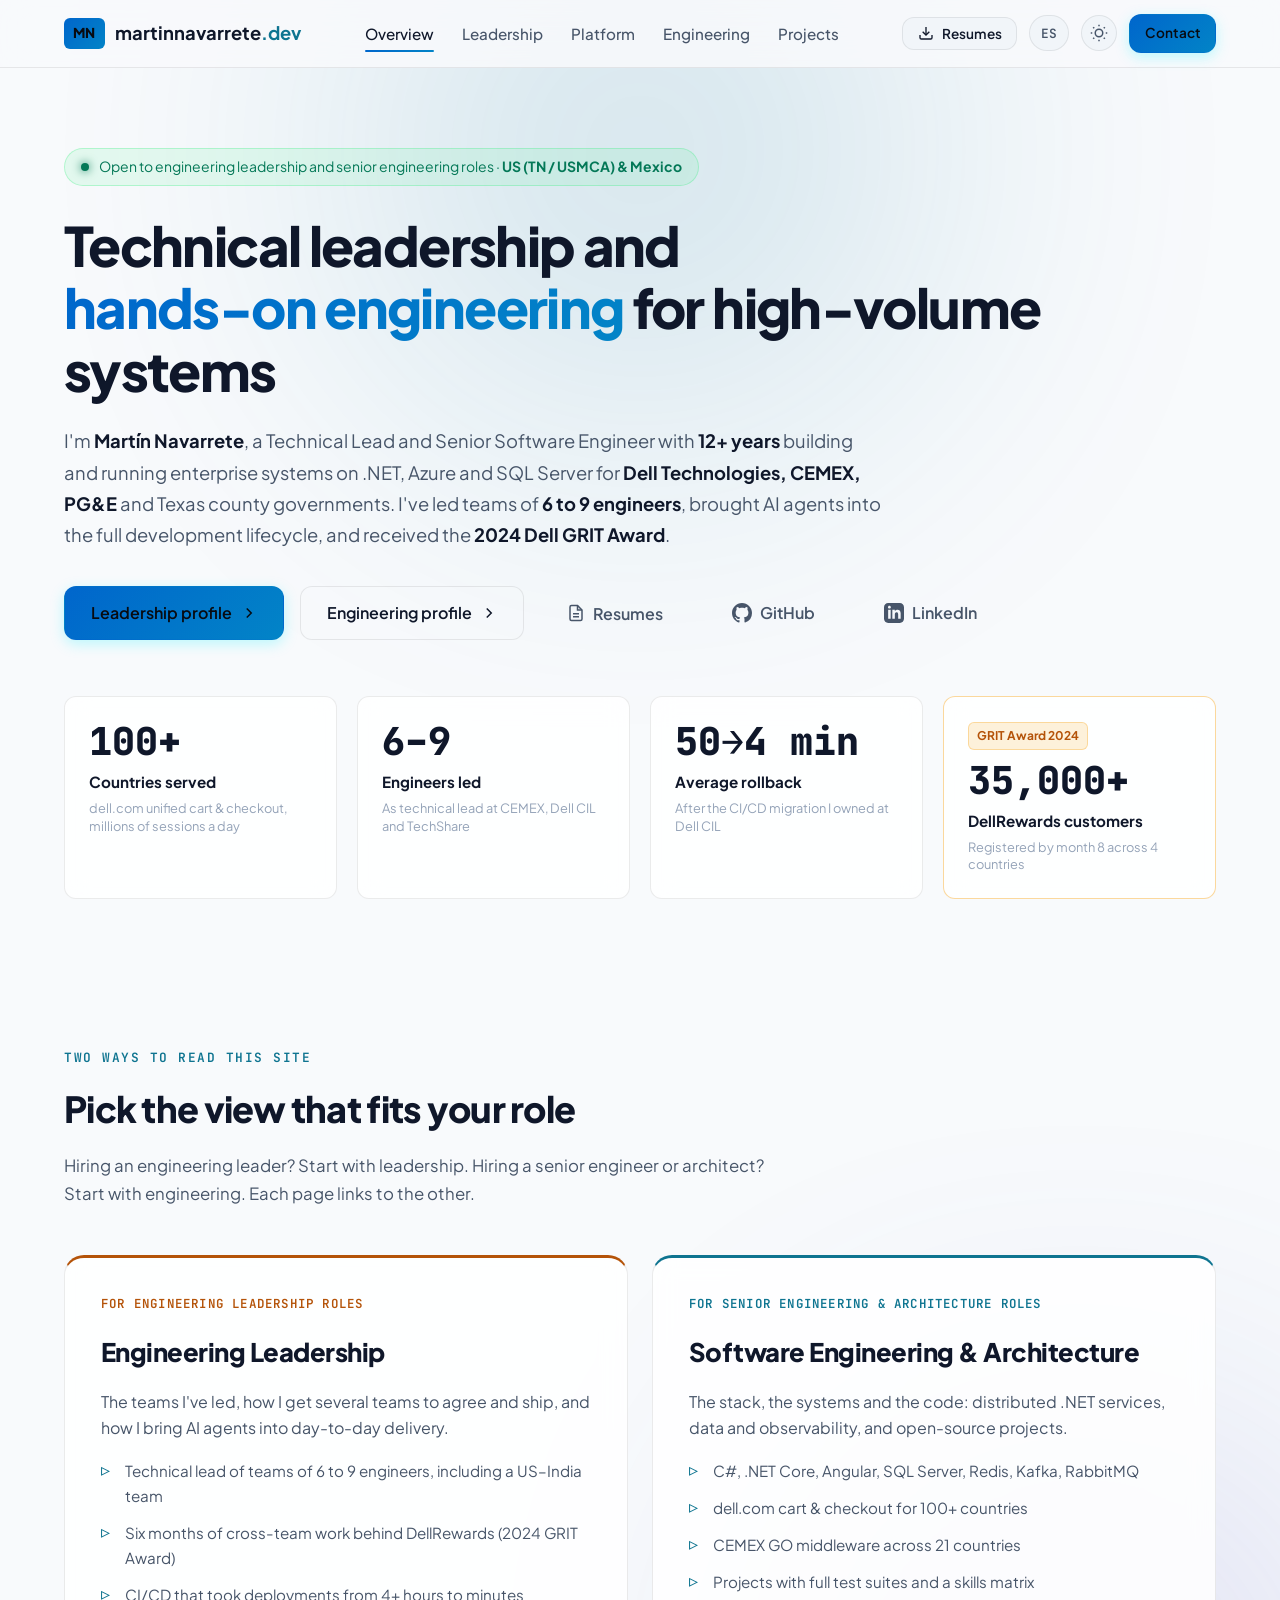
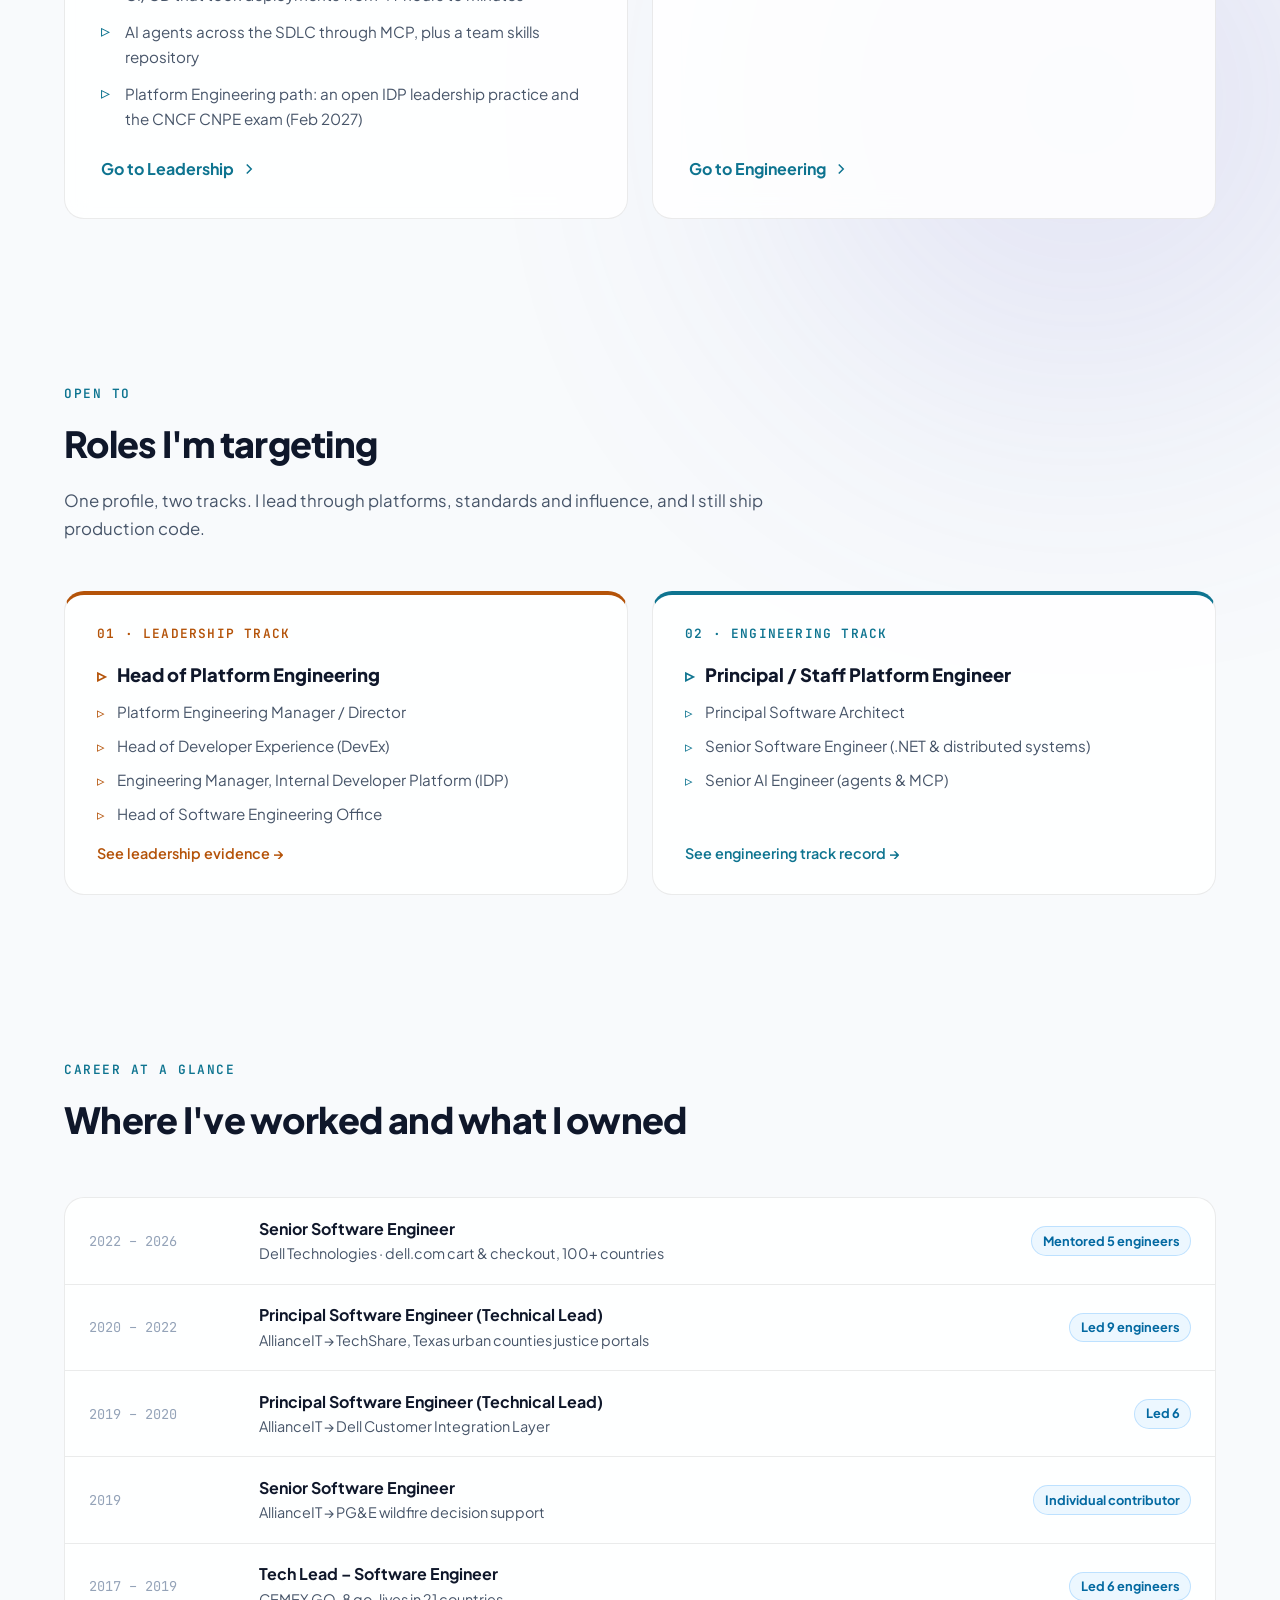
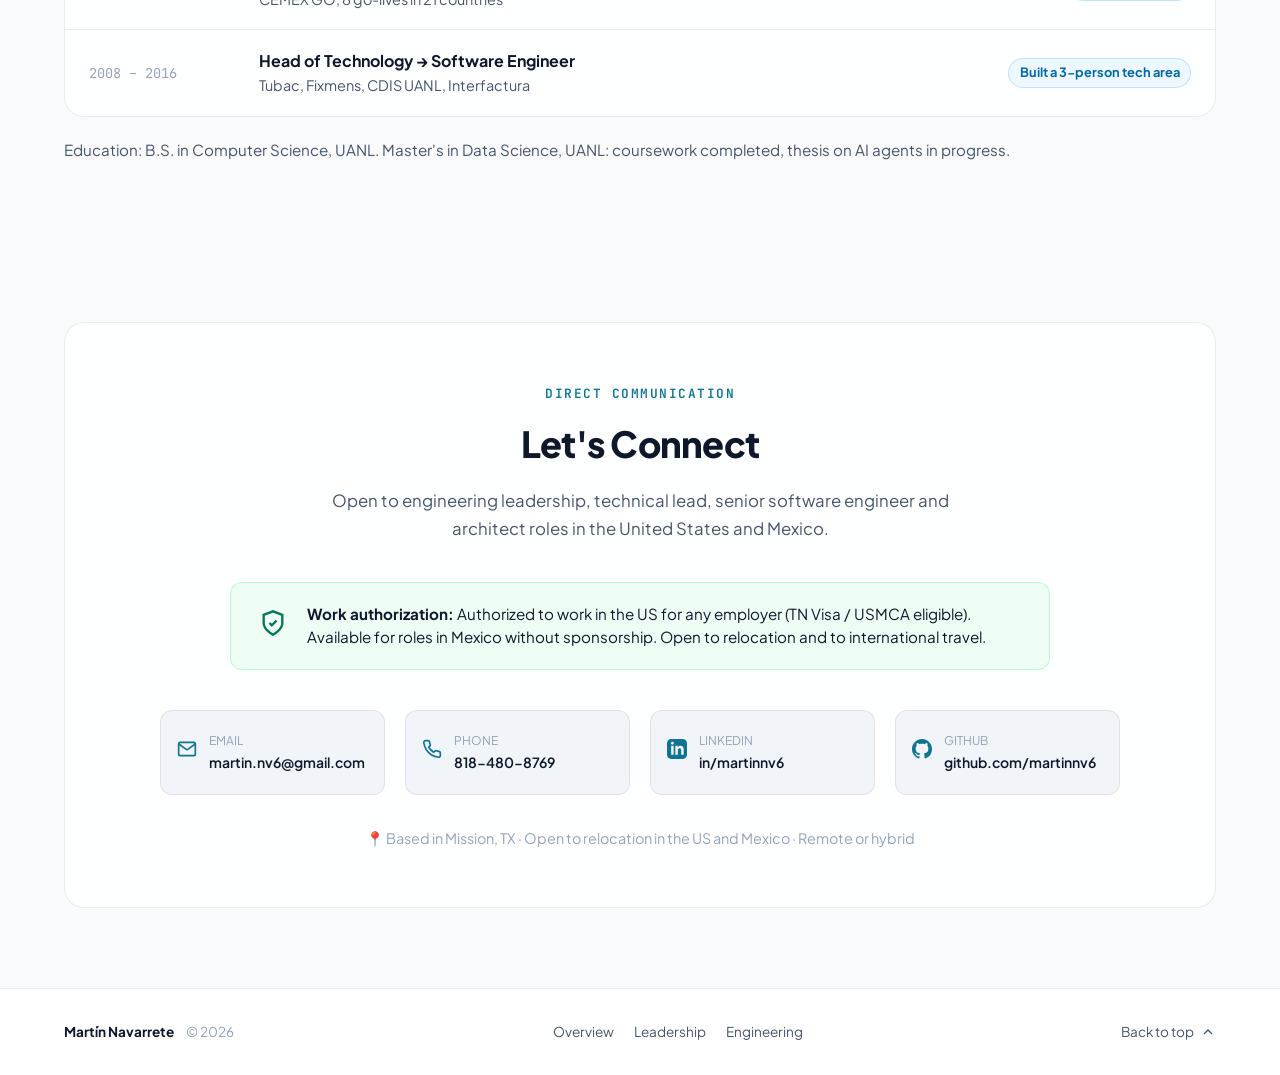
==== commit e8828b9c: "feat(site): Spanish on every page, Platform Engineering path, target roles Builds on the multi-page " ====
--- a/index.html
+++ b/index.html
@@ -7,6 +7,18 @@
   <meta name="description" content="Technical Lead and Senior Software Engineer with 12+ years building high-volume enterprise systems on .NET, Azure and SQL Server. Led teams of 6 to 9 engineers, 2024 Dell GRIT Award, AI agents in the SDLC.">
   <meta name="author" content="Martín Navarrete Villegas">
   <link rel="canonical" href="https://martinnavarrete.dev/">
+  <script type="application/ld+json">
+  {
+    "@context": "https://schema.org",
+    "@type": "Person",
+    "name": "Martín Navarrete Villegas",
+    "url": "https://martinnavarrete.dev/",
+    "jobTitle": "Technical Lead & Senior Software Engineer",
+    "alumniOf": "Universidad Autónoma de Nuevo León",
+    "award": "2024 Dell GRIT Award",
+    "sameAs": ["https://github.com/martinnv6", "https://www.linkedin.com/in/martinnv6/"]
+  }
+  </script>
 
   <!-- Open Graph / Social Meta -->
   <meta property="og:type" content="website">
@@ -14,16 +26,24 @@
   <meta property="og:url" content="https://martinnavarrete.dev/">
   <meta property="og:title" content="Martín Navarrete | Technical Lead &amp; Senior Software Engineer">
   <meta property="og:description" content="12+ years building high-volume enterprise systems for Dell, CEMEX and PG&amp;E. Technical lead of teams of 6 to 9 engineers and 2024 Dell GRIT Award recipient.">
-  <meta name="twitter:card" content="summary">
+  <meta property="og:image" content="https://martinnavarrete.dev/assets/images/og-preview.png">
+  <meta property="og:image:width" content="1200">
+  <meta property="og:image:height" content="630">
+  <meta property="og:locale" content="en_US">
+  <meta property="og:locale:alternate" content="es_MX">
+  <meta name="twitter:card" content="summary_large_image">
   <meta name="twitter:title" content="Martín Navarrete | Technical Lead &amp; Senior Software Engineer">
   <meta name="twitter:description" content="12+ years building high-volume enterprise systems for Dell, CEMEX and PG&amp;E. Technical lead of teams of 6 to 9 engineers and 2024 Dell GRIT Award recipient.">
 
   <!-- Apply the saved theme before first paint -->
-  <script>try{var t=localStorage.getItem('theme')||(matchMedia('(prefers-color-scheme: light)').matches?'light':'dark');document.documentElement.setAttribute('data-theme',t);}catch(e){}</script>
+  <!-- Language from ?lang= or the saved choice (the Spanish text itself is swapped in by /app.js) -->
+  <script>try{var t=localStorage.getItem('theme')||(matchMedia('(prefers-color-scheme: light)').matches?'light':'dark');document.documentElement.setAttribute('data-theme',t);}catch(e){}try{var q=new URLSearchParams(location.search).get('lang'),l=(q==='es'||q==='en')?q:localStorage.getItem('lang');if(l==='es')document.documentElement.setAttribute('lang','es');}catch(e){}</script>
 
   <link rel="preconnect" href="https://fonts.googleapis.com">
   <link rel="preconnect" href="https://fonts.gstatic.com" crossorigin>
   <link href="https://fonts.googleapis.com/css2?family=Plus+Jakarta+Sans:wght@300;400;500;600;700;800&family=JetBrains+Mono:wght@400;500;600&display=swap" rel="stylesheet">
+  <link rel="icon" href="data:image/svg+xml,%3Csvg xmlns='http://www.w3.org/2000/svg' viewBox='0 0 64 64'%3E%3Cdefs%3E%3ClinearGradient id='g' x1='0' y1='0' x2='1' y2='1'%3E%3Cstop offset='0' stop-color='%2300f2fe'/%3E%3Cstop offset='1' stop-color='%234facfe'/%3E%3C/linearGradient%3E%3C/defs%3E%3Crect width='64' height='64' rx='14' fill='url(%23g)'/%3E%3Ctext x='32' y='42' font-family='Arial,sans-serif' font-size='28' font-weight='800' text-anchor='middle' fill='%23080b11'%3EMN%3C/text%3E%3C/svg%3E">
+  <meta name="theme-color" content="#080b11">
   <link rel="stylesheet" href="/style.css">
 </head>
 <body data-page="home">
@@ -44,6 +64,7 @@
       <nav class="nav-menu" id="nav-menu" aria-label="Main Navigation">
         <a href="/" class="nav-link active" aria-current="page">Overview</a>
         <a href="/leadership/" class="nav-link">Leadership</a>
+        <a href="/leadership/#platform" class="nav-link">Platform</a>
         <a href="/engineering/" class="nav-link">Engineering</a>
         <a href="/engineering/#projects" class="nav-link">Projects</a>
       </nav>
@@ -53,6 +74,7 @@
           <svg class="icon" viewBox="0 0 24 24" width="16" height="16" fill="none" stroke="currentColor" stroke-width="2" aria-hidden="true"><path d="M21 15v4a2 2 0 0 1-2 2H5a2 2 0 0 1-2-2v-4"/><polyline points="7 10 12 15 17 10"/><line x1="12" y1="15" x2="12" y2="3"/></svg>
           <span>Resumes</span>
         </button>
+        <button class="lang-toggle" id="lang-toggle" type="button" lang="es" aria-label="Ver en español" title="Ver en español">ES</button>
         <button class="theme-toggle" id="theme-toggle" aria-label="Toggle light and dark theme" title="Toggle theme">
           <svg class="sun-icon" viewBox="0 0 24 24" width="18" height="18" fill="none" stroke="currentColor" stroke-width="2" aria-hidden="true"><circle cx="12" cy="12" r="5"/><line x1="12" y1="1" x2="12" y2="3"/><line x1="12" y1="21" x2="12" y2="23"/><line x1="4.22" y1="4.22" x2="5.64" y2="5.64"/><line x1="18.36" y1="18.36" x2="19.78" y2="19.78"/><line x1="1" y1="12" x2="3" y2="12"/><line x1="21" y1="12" x2="23" y2="12"/><line x1="4.22" y1="19.78" x2="5.64" y2="18.36"/><line x1="18.36" y1="5.64" x2="19.78" y2="4.22"/></svg>
           <svg class="moon-icon" viewBox="0 0 24 24" width="18" height="18" fill="none" stroke="currentColor" stroke-width="2" aria-hidden="true"><path d="M21 12.79A9 9 0 1 1 11.21 3 7 7 0 0 0 21 12.79z"/></svg>
@@ -138,6 +160,7 @@
               <li>Six months of cross-team work behind DellRewards (2024 GRIT Award)</li>
               <li>CI/CD that took deployments from 4+ hours to minutes</li>
               <li>AI agents across the SDLC through MCP, plus a team skills repository</li>
+              <li>Platform Engineering path: an open IDP leadership practice and the CNCF CNPE exam (Feb 2027)</li>
             </ul>
             <span class="path-cta">Go to Leadership <svg class="icon" viewBox="0 0 24 24" width="18" height="18" fill="none" stroke="currentColor" stroke-width="2" aria-hidden="true"><polyline points="9 18 15 12 9 6"/></svg></span>
           </a>
@@ -153,6 +176,40 @@
               <li>Projects with full test suites and a skills matrix</li>
             </ul>
             <span class="path-cta">Go to Engineering <svg class="icon" viewBox="0 0 24 24" width="18" height="18" fill="none" stroke="currentColor" stroke-width="2" aria-hidden="true"><polyline points="9 18 15 12 9 6"/></svg></span>
+          </a>
+        </div>
+      </div>
+    </section>
+
+    <!-- Target roles -->
+    <section class="section roles-section" id="roles">
+      <div class="container">
+        <div class="section-header">
+          <div class="section-tag">Open to</div>
+          <h2 class="section-title">Roles I'm targeting</h2>
+          <p class="section-description">One profile, two tracks. I lead through platforms, standards and influence, and I still ship production code.</p>
+        </div>
+        <div class="roles-grid">
+          <a href="/leadership/" class="role-col role-col-lead">
+            <span class="role-col-tag">01 &middot; Leadership track</span>
+            <ul class="role-list">
+              <li class="role-primary">Head of Platform Engineering</li>
+              <li>Platform Engineering Manager / Director</li>
+              <li>Head of Developer Experience (DevEx)</li>
+              <li>Engineering Manager, Internal Developer Platform (IDP)</li>
+              <li>Head of Software Engineering Office</li>
+            </ul>
+            <span class="role-col-cta">See leadership evidence &rarr;</span>
+          </a>
+          <a href="/engineering/" class="role-col role-col-eng">
+            <span class="role-col-tag">02 &middot; Engineering track</span>
+            <ul class="role-list">
+              <li class="role-primary">Principal / Staff Platform Engineer</li>
+              <li>Principal Software Architect</li>
+              <li>Senior Software Engineer (.NET &amp; distributed systems)</li>
+              <li>Senior AI Engineer (agents &amp; MCP)</li>
+            </ul>
+            <span class="role-col-cta">See engineering track record &rarr;</span>
           </a>
         </div>
       </div>
@@ -332,6 +389,7 @@
     </div>
   </dialog>
 
+  <script src="/i18n.js"></script>
   <script src="/app.js"></script>
 </body>
 </html>
--- a/style.css
+++ b/style.css
@@ -1664,3 +1664,363 @@
     margin-top: 0.45rem;
   }
 }
+
+/* ==========================================================================
+   Language toggle, target roles, leadership evidence, platform path
+   ========================================================================== */
+.lang-toggle {
+  background: var(--bg-tertiary);
+  border: 1px solid var(--border-subtle);
+  color: var(--text-secondary);
+  height: 36px;
+  min-width: 40px;
+  padding: 0 0.6rem;
+  border-radius: var(--radius-full);
+  font-family: var(--font-mono);
+  font-weight: 600;
+  font-size: 0.8rem;
+  letter-spacing: 0.5px;
+  cursor: pointer;
+  transition: all var(--transition-fast);
+}
+.lang-toggle:hover {
+  color: var(--text-primary);
+  border-color: var(--border-hover);
+}
+
+/* Target roles (overview) */
+.roles-grid {
+  display: grid;
+  grid-template-columns: repeat(2, 1fr);
+  gap: 1.5rem;
+}
+.role-col {
+  display: flex;
+  flex-direction: column;
+  gap: 1rem;
+  background: var(--bg-card);
+  border: 1px solid var(--border-subtle);
+  border-top: 4px solid var(--accent-cyan);
+  border-radius: var(--radius-lg);
+  padding: 1.75rem 2rem;
+  text-decoration: none;
+  color: var(--text-primary);
+  transition: transform var(--transition-normal), border-color var(--transition-normal);
+}
+.role-col:hover {
+  transform: translateY(-3px);
+  border-color: var(--border-hover);
+}
+.role-col-lead {
+  border-top-color: var(--accent-amber);
+}
+.role-col-tag {
+  font-family: var(--font-mono);
+  font-size: 0.8rem;
+  font-weight: 600;
+  text-transform: uppercase;
+  letter-spacing: 1.2px;
+  color: var(--accent-cyan);
+}
+.role-col-cta {
+  font-weight: 600;
+  font-size: 0.9rem;
+  color: var(--accent-cyan);
+}
+.role-col-lead .role-col-tag,
+.role-col-lead .role-col-cta,
+.role-col-lead .role-list li::before {
+  color: var(--accent-amber);
+}
+.role-list {
+  list-style: none;
+  display: flex;
+  flex-direction: column;
+  gap: 0.55rem;
+  flex: 1;
+}
+.role-list li {
+  position: relative;
+  padding-left: 1.25rem;
+  color: var(--text-secondary);
+  font-size: 0.95rem;
+}
+.role-list li::before {
+  content: "▹";
+  position: absolute;
+  left: 0;
+  color: var(--accent-cyan);
+}
+.role-list li.role-primary {
+  color: var(--text-primary);
+  font-size: 1.15rem;
+  font-weight: 800;
+}
+.looking-strong {
+  color: var(--text-primary);
+}
+
+/* Leadership: more evidence */
+.lead-metrics {
+  display: grid;
+  grid-template-columns: repeat(4, 1fr);
+  gap: 1rem;
+  margin-bottom: 1.75rem;
+}
+.lead-metric {
+  background: var(--bg-card);
+  border: 1px solid var(--border-subtle);
+  border-left: 3px solid var(--accent-amber);
+  border-radius: var(--radius-md);
+  padding: 1.15rem 1.25rem;
+}
+.lead-metric-value {
+  font-family: var(--font-mono);
+  font-size: 1.35rem;
+  font-weight: 700;
+  line-height: 1.2;
+  margin-bottom: 0.35rem;
+  color: var(--text-primary);
+}
+.lead-metric-label {
+  font-size: 0.82rem;
+  line-height: 1.45;
+  color: var(--text-secondary);
+}
+.lead-stories {
+  display: grid;
+  grid-template-columns: repeat(2, 1fr);
+  gap: 1.25rem;
+}
+.lead-story {
+  background: var(--bg-card);
+  border: 1px solid var(--border-subtle);
+  border-radius: var(--radius-lg);
+  padding: 1.5rem 1.6rem;
+}
+.lead-story-ctx {
+  font-family: var(--font-mono);
+  font-size: 0.75rem;
+  font-weight: 600;
+  color: var(--accent-amber);
+}
+.lead-story-title {
+  font-size: 1.15rem;
+  font-weight: 700;
+  margin: 0.4rem 0 0.6rem;
+}
+.lead-story p {
+  color: var(--text-secondary);
+  font-size: 0.92rem;
+  line-height: 1.6;
+}
+
+/* Leadership: seven-step approach */
+.method-block {
+  background: var(--bg-card);
+  border: 1px solid var(--border-subtle);
+  border-top: 3px solid var(--accent-amber);
+  border-radius: var(--radius-lg);
+  padding: 2rem;
+}
+.method-title {
+  font-size: 1.5rem;
+  font-weight: 800;
+  margin-bottom: 1.5rem;
+}
+.method-steps {
+  list-style: none;
+  counter-reset: step;
+  display: grid;
+  grid-template-columns: repeat(7, 1fr);
+  gap: 0.9rem;
+}
+.method-steps li {
+  counter-increment: step;
+  display: flex;
+  flex-direction: column;
+  gap: 0.35rem;
+}
+.method-steps li::before {
+  content: counter(step);
+  display: inline-flex;
+  align-items: center;
+  justify-content: center;
+  width: 28px;
+  height: 28px;
+  border-radius: 50%;
+  background: var(--accent-amber);
+  color: var(--bg-primary);
+  font-family: var(--font-mono);
+  font-weight: 700;
+  font-size: 0.85rem;
+}
+.method-steps strong {
+  font-size: 0.9rem;
+  line-height: 1.3;
+  color: var(--text-primary);
+}
+.method-steps span {
+  font-size: 0.8rem;
+  line-height: 1.45;
+  color: var(--text-secondary);
+}
+
+/* Leadership: platform engineering path */
+.platform-grid {
+  display: grid;
+  grid-template-columns: 1.4fr 1fr;
+  gap: 1.75rem;
+  align-items: start;
+}
+.badge-progress {
+  font-family: var(--font-mono);
+  font-size: 0.75rem;
+  color: var(--accent-amber);
+  background: rgba(245, 158, 11, 0.12);
+  border: 1px solid rgba(245, 158, 11, 0.3);
+  padding: 0.25rem 0.55rem;
+  border-radius: var(--radius-sm);
+}
+.platform-roadmap {
+  background: var(--bg-card);
+  border: 1px solid var(--border-subtle);
+  border-radius: var(--radius-lg);
+  padding: 2rem;
+}
+.roadmap-title {
+  font-size: 1.15rem;
+  font-weight: 700;
+  margin-bottom: 1.5rem;
+  padding-bottom: 0.65rem;
+  border-bottom: 1px solid var(--border-subtle);
+}
+.roadmap-list {
+  list-style: none;
+  border-left: 2px solid var(--border-subtle);
+  margin-left: 0.4rem;
+  padding-left: 1.5rem;
+  display: flex;
+  flex-direction: column;
+  gap: 1.75rem;
+}
+.roadmap-step {
+  position: relative;
+  display: flex;
+  flex-direction: column;
+  gap: 0.3rem;
+}
+.roadmap-step::before {
+  content: "";
+  position: absolute;
+  left: calc(-1.5rem - 7px);
+  top: 0.3rem;
+  width: 12px;
+  height: 12px;
+  border-radius: 50%;
+  background: var(--bg-primary);
+  border: 2px solid var(--text-muted);
+}
+.roadmap-step.done::before {
+  background: var(--accent-green);
+  border-color: var(--accent-green);
+}
+.roadmap-step.current::before {
+  background: var(--accent-cyan);
+  border-color: var(--accent-cyan);
+  box-shadow: 0 0 10px var(--accent-cyan);
+}
+.roadmap-step.next::before {
+  border-color: var(--accent-amber);
+}
+.roadmap-when {
+  font-family: var(--font-mono);
+  font-size: 0.8rem;
+  font-weight: 600;
+  color: var(--accent-cyan);
+}
+.roadmap-what {
+  font-size: 0.9rem;
+  line-height: 1.55;
+  color: var(--text-secondary);
+}
+.roadmap-what strong {
+  color: var(--text-primary);
+}
+.education-card.cert-card {
+  border-style: dashed;
+  border-color: rgba(245, 158, 11, 0.45);
+}
+.skill-tag.skill-tag-learning {
+  color: var(--accent-amber);
+}
+
+/* Four education cards now (CNPE added): two per row */
+.education-grid { grid-template-columns: repeat(2, 1fr); }
+
+@media (max-width: 1024px) {
+  .lead-metrics { grid-template-columns: repeat(2, 1fr); }
+  .method-steps { grid-template-columns: repeat(4, 1fr); }
+  .platform-grid { grid-template-columns: 1fr; }
+}
+@media (max-width: 768px) {
+  .roles-grid, .lead-stories, .education-grid { grid-template-columns: 1fr; }
+  .method-steps { grid-template-columns: repeat(2, 1fr); }
+}
+@media (max-width: 480px) {
+  .lead-metrics, .method-steps { grid-template-columns: 1fr; }
+  .role-col, .method-block, .platform-roadmap { padding: 1.5rem; }
+}
+
+/* Header: the ES button adds a control, so collapse the nav earlier and keep
+   the phone header to logo + language + theme + menu */
+@media (max-width: 1100px) {
+  .nav-menu {
+    display: none;
+    position: absolute;
+    top: 100%;
+    left: 0;
+    width: 100%;
+    background: var(--bg-secondary);
+    border-bottom: 1px solid var(--border-subtle);
+    flex-direction: column;
+    padding: 1.5rem;
+    gap: 1.25rem;
+  }
+  .nav-menu.open {
+    display: flex;
+  }
+  .mobile-toggle {
+    display: flex;
+  }
+  .nav-link.active::after {
+    display: none;
+  }
+}
+@media (max-width: 480px) {
+  /* every page's hero already has its own resume button */
+  #resume-modal-btn {
+    display: none;
+  }
+  .brand-logo {
+    min-width: 0;
+  }
+  .logo-text {
+    overflow: hidden;
+    text-overflow: ellipsis;
+    white-space: nowrap;
+  }
+  .header-actions {
+    flex-shrink: 0;
+  }
+}
+
+/* Respect reduced-motion preferences */
+@media (prefers-reduced-motion: reduce) {
+  html { scroll-behavior: auto; }
+  *, *::before, *::after {
+    animation-duration: 0.01ms !important;
+    animation-iteration-count: 1 !important;
+    transition-duration: 0.01ms !important;
+  }
+}
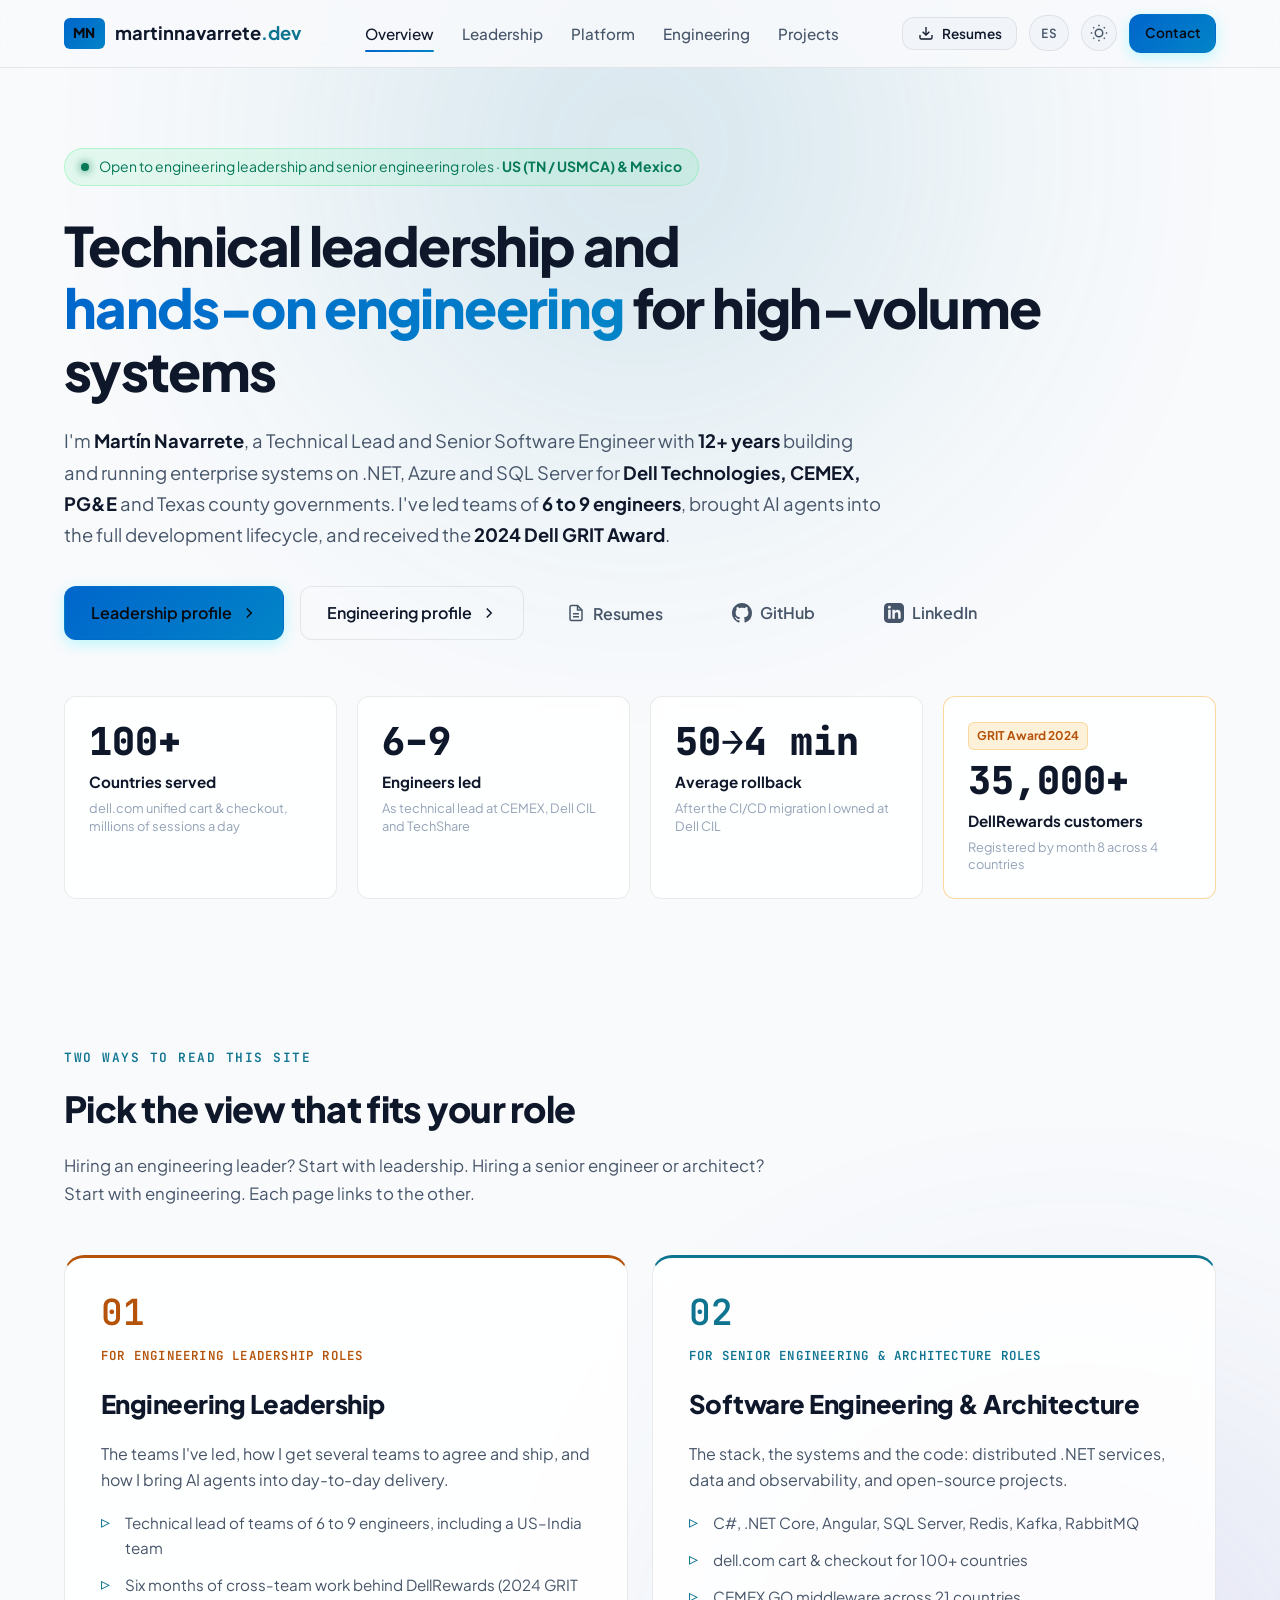
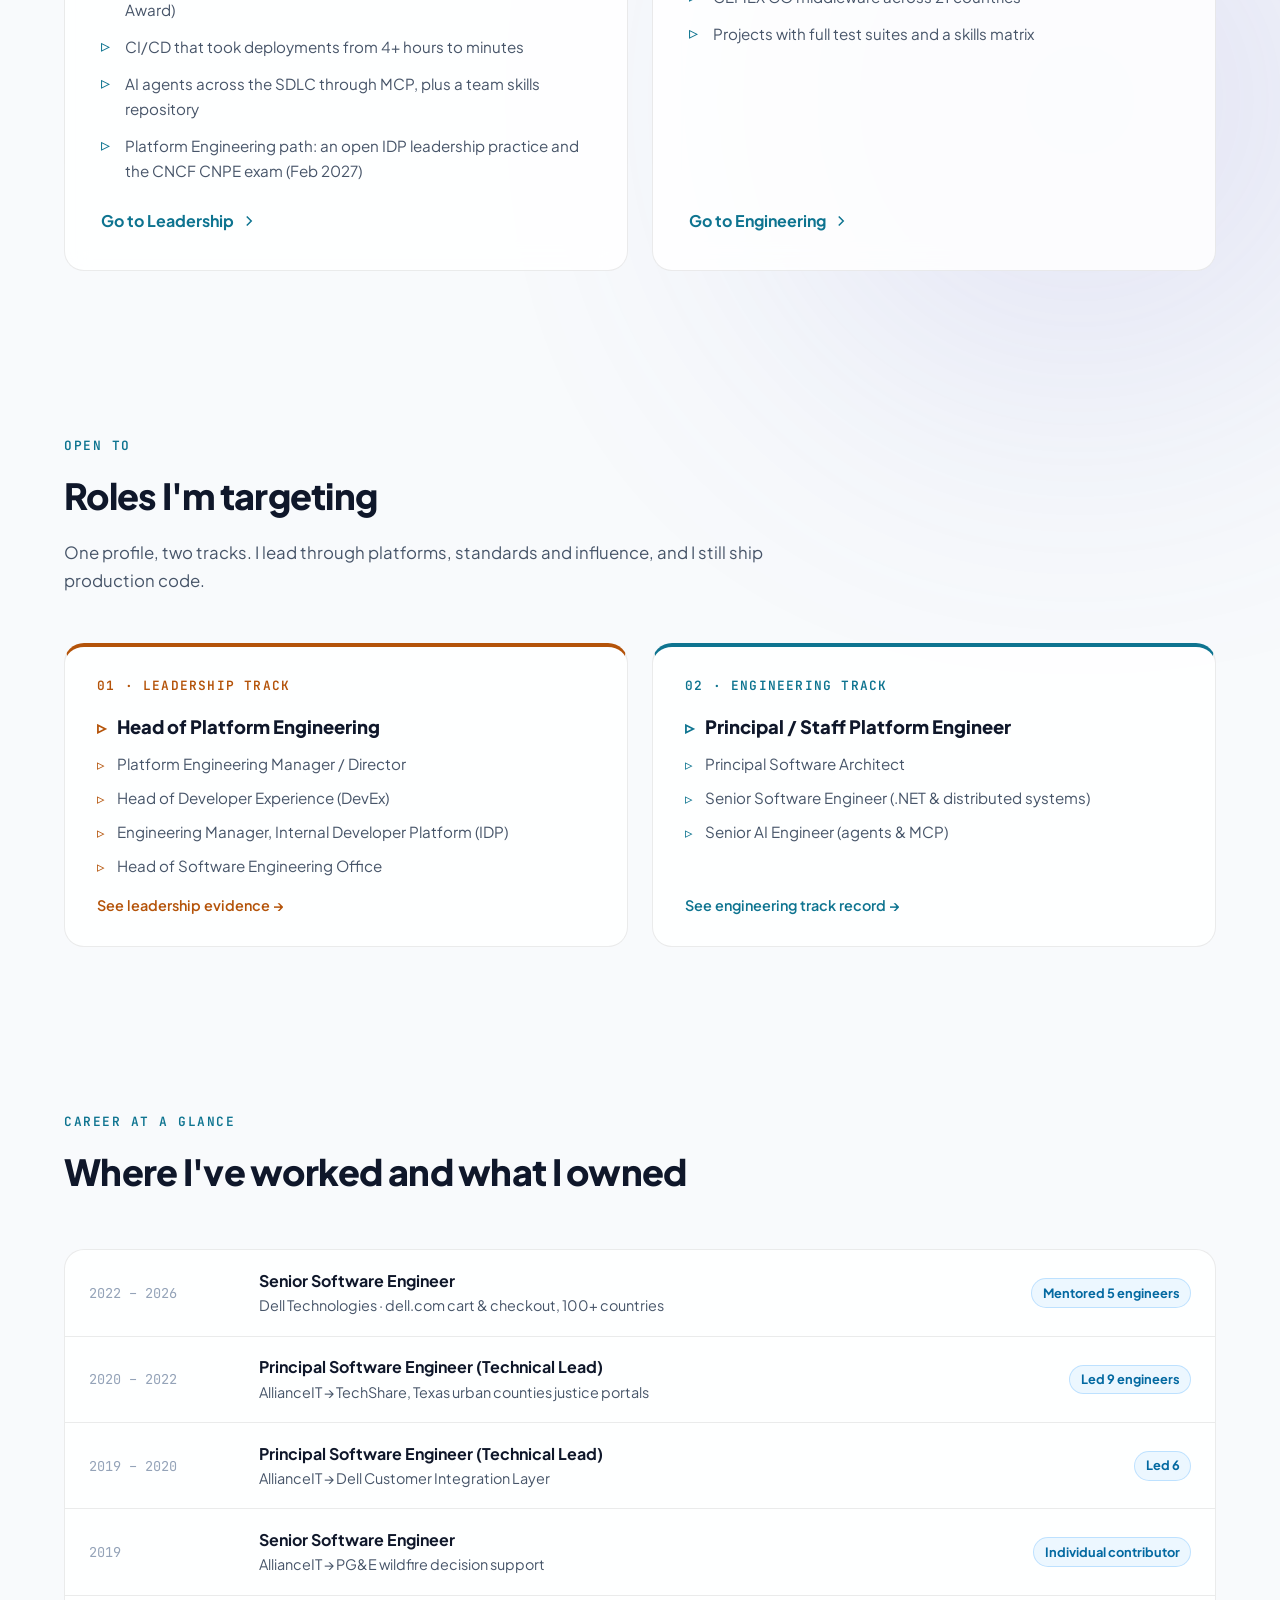
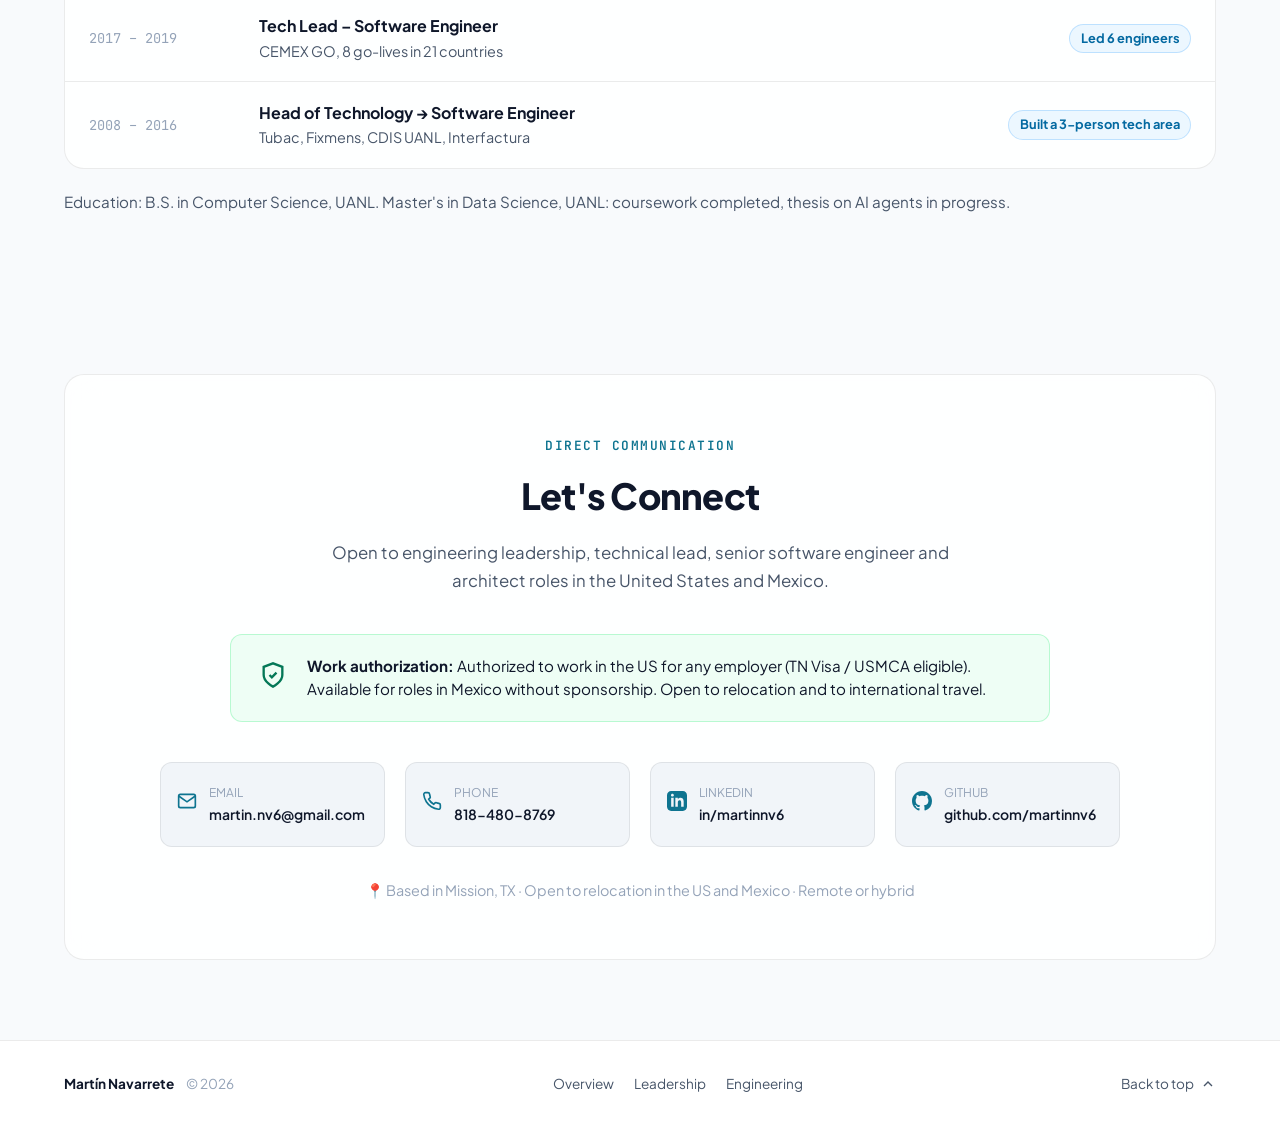
==== commit 9ff66060: "feat(site): 01 Leadership / 02 Engineering track separators, platform pieces built - Numbered track " ====
--- a/index.html
+++ b/index.html
@@ -152,6 +152,7 @@
 
         <div class="path-grid">
           <a href="/leadership/" class="path-card path-leadership">
+            <div class="path-num" aria-hidden="true">01</div>
             <div class="path-kicker">For engineering leadership roles</div>
             <h3 class="path-title">Engineering Leadership</h3>
             <p class="path-text">The teams I've led, how I get several teams to agree and ship, and how I bring AI agents into day-to-day delivery.</p>
@@ -166,6 +167,7 @@
           </a>
 
           <a href="/engineering/" class="path-card path-engineering">
+            <div class="path-num" aria-hidden="true">02</div>
             <div class="path-kicker">For senior engineering &amp; architecture roles</div>
             <h3 class="path-title">Software Engineering &amp; Architecture</h3>
             <p class="path-text">The stack, the systems and the code: distributed .NET services, data and observability, and open-source projects.</p>
--- a/style.css
+++ b/style.css
@@ -1970,6 +1970,149 @@
 @media (max-width: 480px) {
   .lead-metrics, .method-steps { grid-template-columns: 1fr; }
   .role-col, .method-block, .platform-roadmap { padding: 1.5rem; }
+}
+
+/* Track separators: 01 Leadership / 02 Engineering */
+.track-banner {
+  position: relative;
+  z-index: 1;
+  padding: 1.5rem 0;
+  border-bottom: 1px solid var(--border-subtle);
+  border-top: 3px solid var(--accent-cyan);
+  background: linear-gradient(90deg, rgba(0, 242, 254, 0.08) 0%, transparent 70%);
+}
+.track-banner.track-lead {
+  border-top-color: var(--accent-amber);
+  background: linear-gradient(90deg, rgba(245, 158, 11, 0.10) 0%, transparent 70%);
+}
+.track-banner-inner {
+  display: flex;
+  align-items: center;
+  gap: 1.5rem;
+}
+.track-num {
+  font-family: var(--font-mono);
+  font-size: 3rem;
+  font-weight: 600;
+  line-height: 1;
+  color: var(--accent-cyan);
+}
+.track-lead .track-num,
+.track-lead .track-switch {
+  color: var(--accent-amber);
+}
+.track-text {
+  flex: 1;
+  min-width: 0;
+}
+.track-label {
+  font-size: 1.6rem;
+  font-weight: 800;
+  letter-spacing: -0.02em;
+  line-height: 1.15;
+}
+.track-desc {
+  color: var(--text-secondary);
+  font-size: 0.95rem;
+  max-width: 760px;
+}
+.track-switch {
+  display: inline-flex;
+  align-items: center;
+  gap: 0.35rem;
+  flex-shrink: 0;
+  font-family: var(--font-mono);
+  font-size: 0.85rem;
+  font-weight: 600;
+  text-decoration: none;
+  color: var(--accent-cyan);
+  border: 1px solid var(--border-subtle);
+  border-radius: var(--radius-full);
+  padding: 0.45rem 0.9rem;
+  transition: border-color var(--transition-fast);
+}
+.track-switch:hover {
+  border-color: var(--border-hover);
+}
+.path-num {
+  font-family: var(--font-mono);
+  font-size: 2.25rem;
+  font-weight: 600;
+  line-height: 1;
+}
+.path-leadership .path-num { color: var(--accent-amber); }
+.path-engineering .path-num { color: var(--accent-cyan); }
+
+/* Platform pieces already built */
+.platform-pieces {
+  margin-top: 2rem;
+  background: var(--bg-card);
+  border: 1px solid var(--border-subtle);
+  border-radius: var(--radius-lg);
+  padding: 2rem;
+}
+.pieces-title {
+  font-size: 1.25rem;
+  font-weight: 700;
+  margin-bottom: 0.35rem;
+}
+.pieces-intro {
+  color: var(--text-secondary);
+  font-size: 0.95rem;
+  margin-bottom: 1.25rem;
+}
+.pieces-list {
+  list-style: none;
+}
+.pieces-list li {
+  display: grid;
+  grid-template-columns: 15rem 1fr 10rem;
+  gap: 1rem;
+  padding: 0.9rem 0;
+  border-top: 1px solid var(--border-subtle);
+  font-size: 0.9rem;
+}
+.piece-what {
+  font-weight: 700;
+  color: var(--text-primary);
+}
+.piece-how {
+  color: var(--text-secondary);
+  line-height: 1.55;
+}
+.piece-where {
+  font-family: var(--font-mono);
+  font-size: 0.78rem;
+  color: var(--accent-amber);
+  text-align: right;
+}
+.pieces-gap {
+  margin-top: 1rem;
+  padding: 0.9rem 1.1rem;
+  border-left: 3px solid var(--accent-amber);
+  background: rgba(245, 158, 11, 0.08);
+  border-radius: var(--radius-sm);
+  font-size: 0.92rem;
+  color: var(--text-primary);
+}
+@media (max-width: 768px) {
+  .pieces-list li {
+    grid-template-columns: 1fr;
+    gap: 0.25rem;
+  }
+  .piece-where { text-align: left; }
+  .platform-pieces { padding: 1.5rem; }
+  .track-num { font-size: 2.25rem; }
+  .track-label { font-size: 1.3rem; }
+}
+@media (max-width: 560px) {
+  .track-banner-inner {
+    flex-wrap: wrap;
+    gap: 0.75rem 1rem;
+  }
+  /* number + text share the first row; the switch drops to its own row */
+  .track-text { flex: 1 1 calc(100% - 4rem); }
+  .track-switch { margin-left: auto; }
 }
 
 /* Header: the ES button adds a control, so collapse the nav earlier and keep
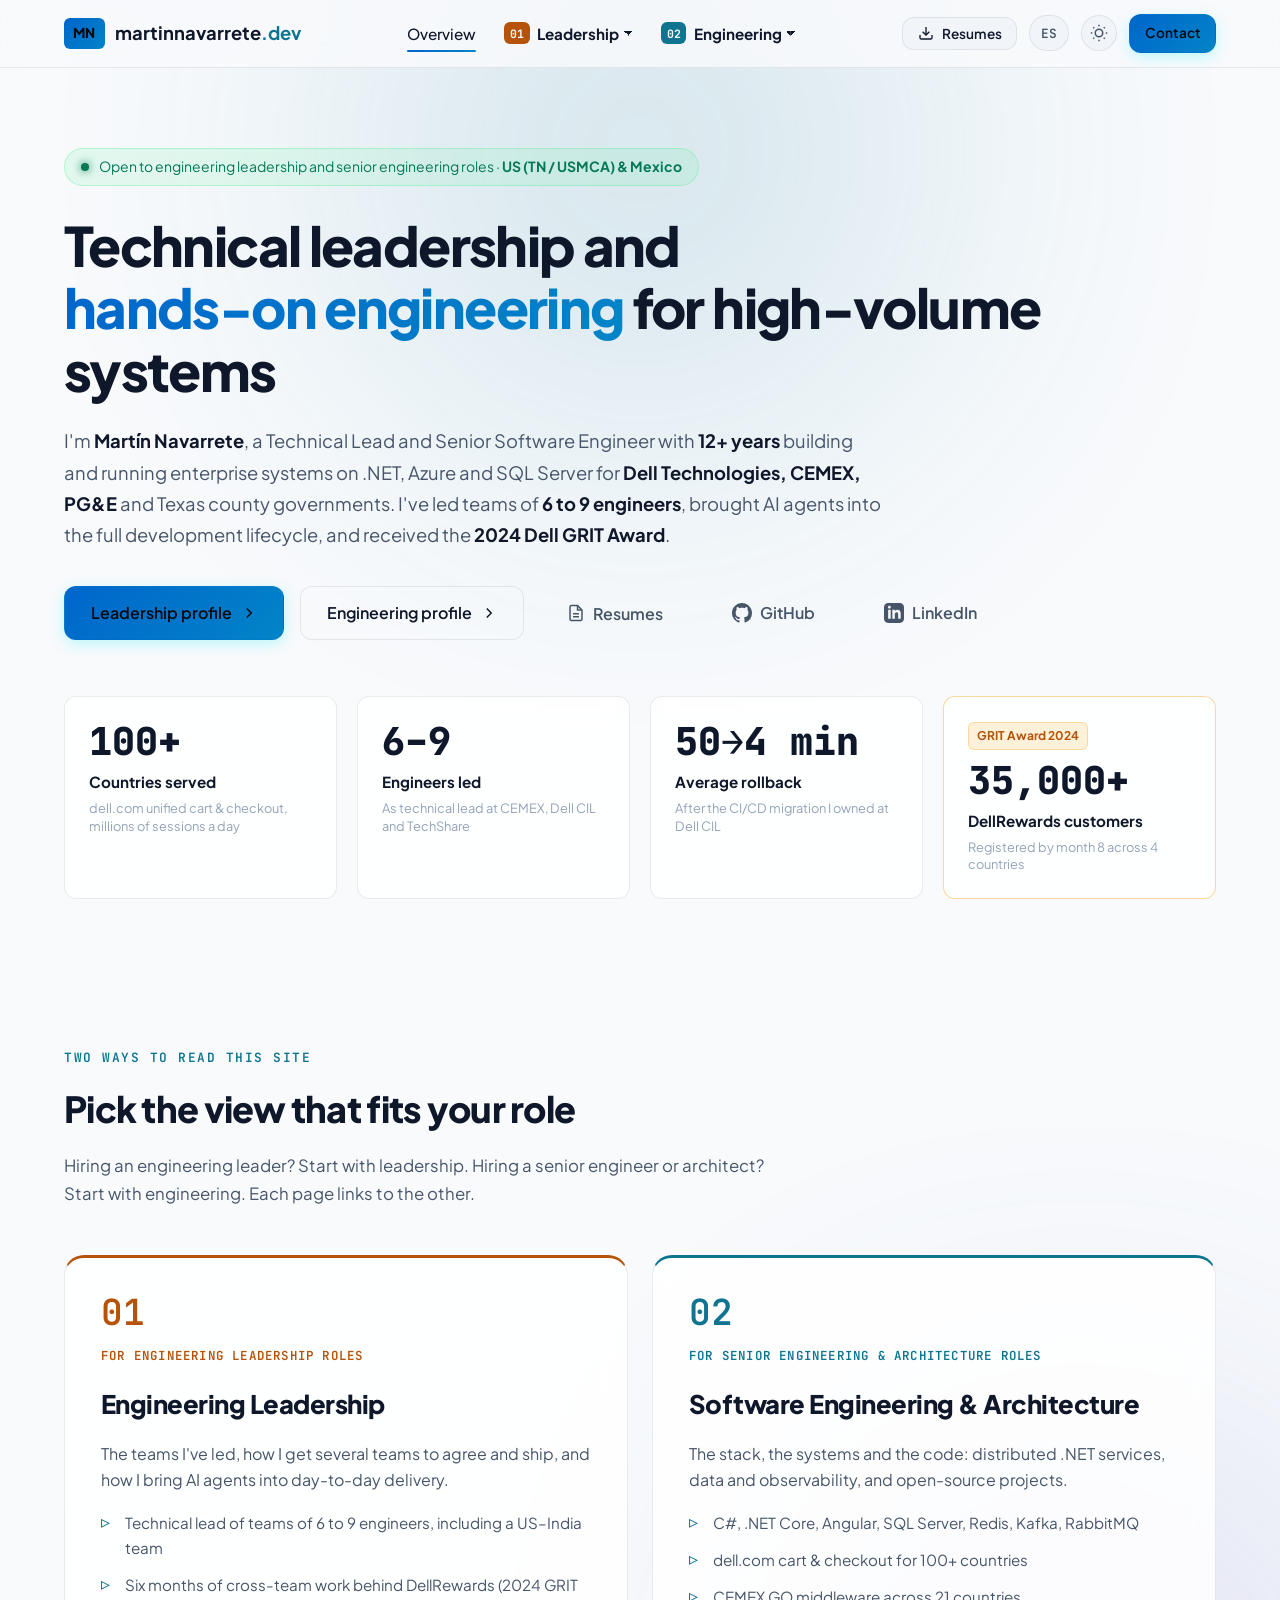
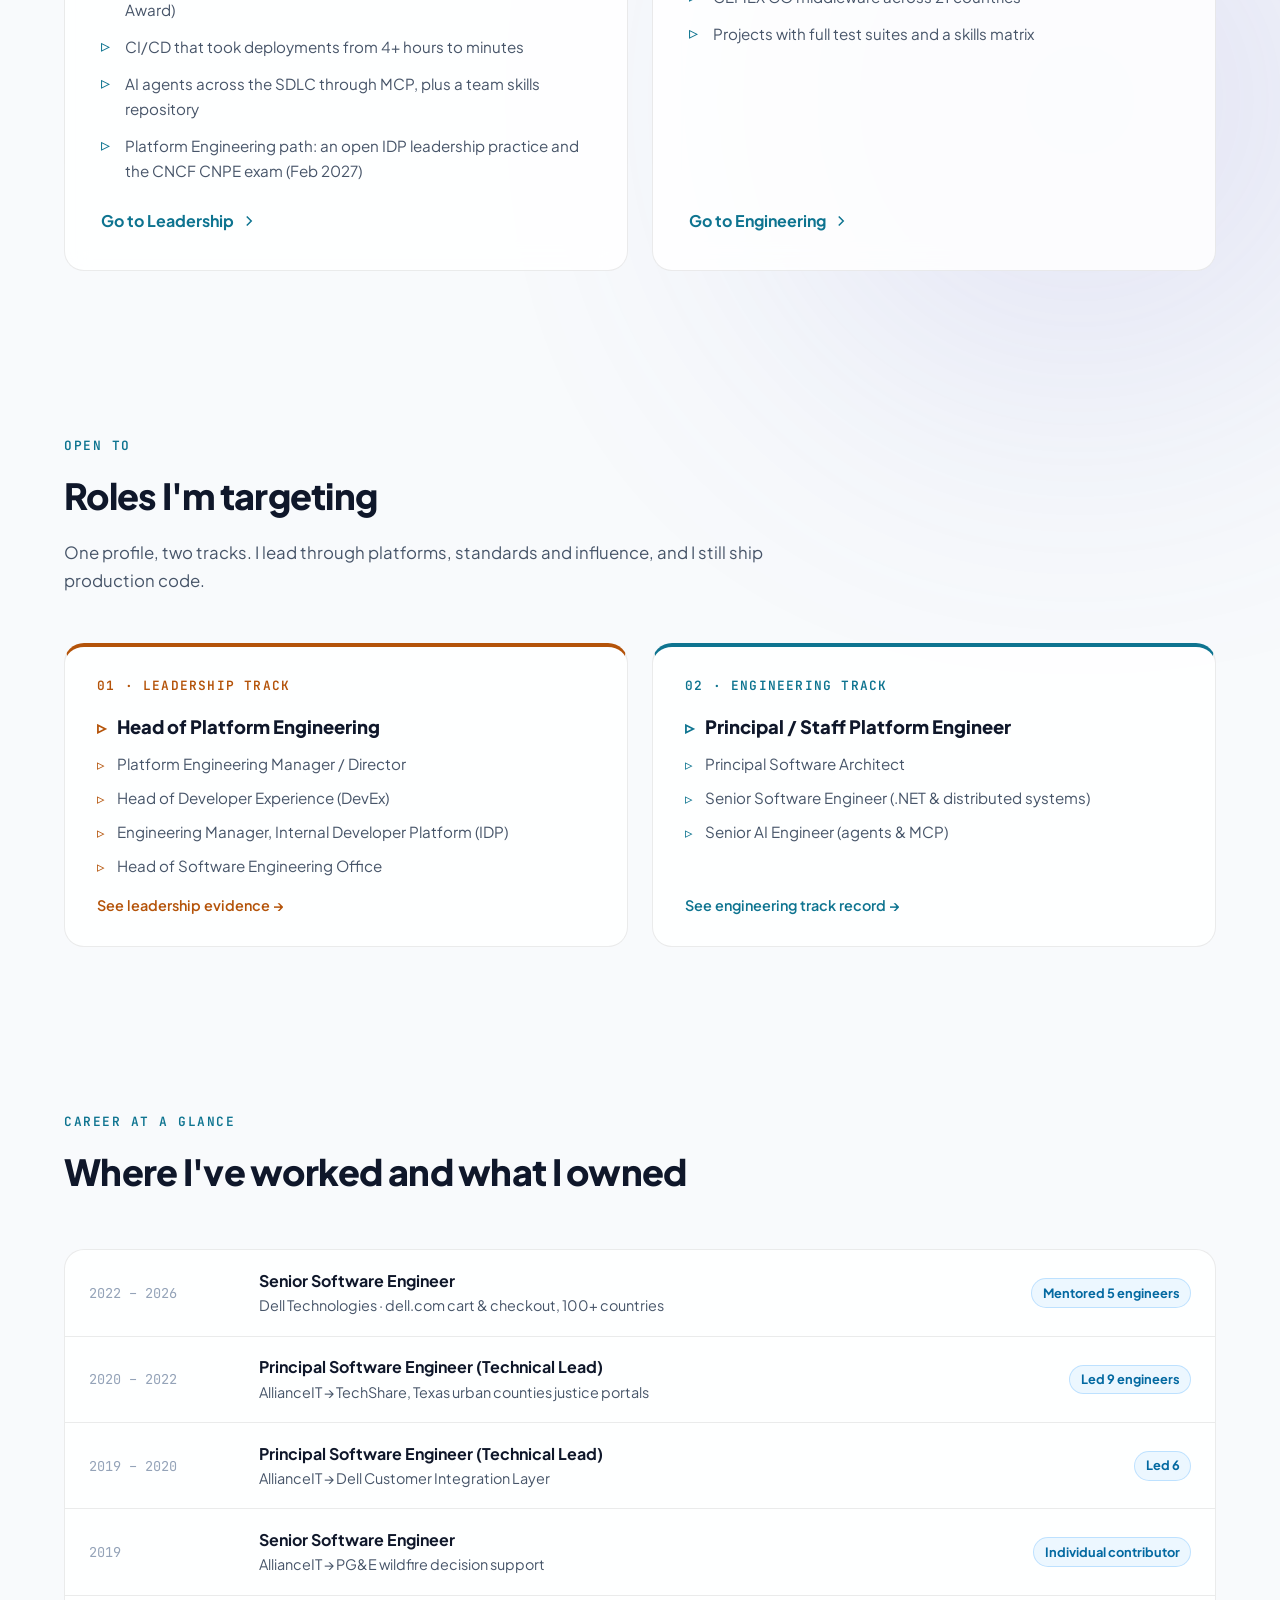
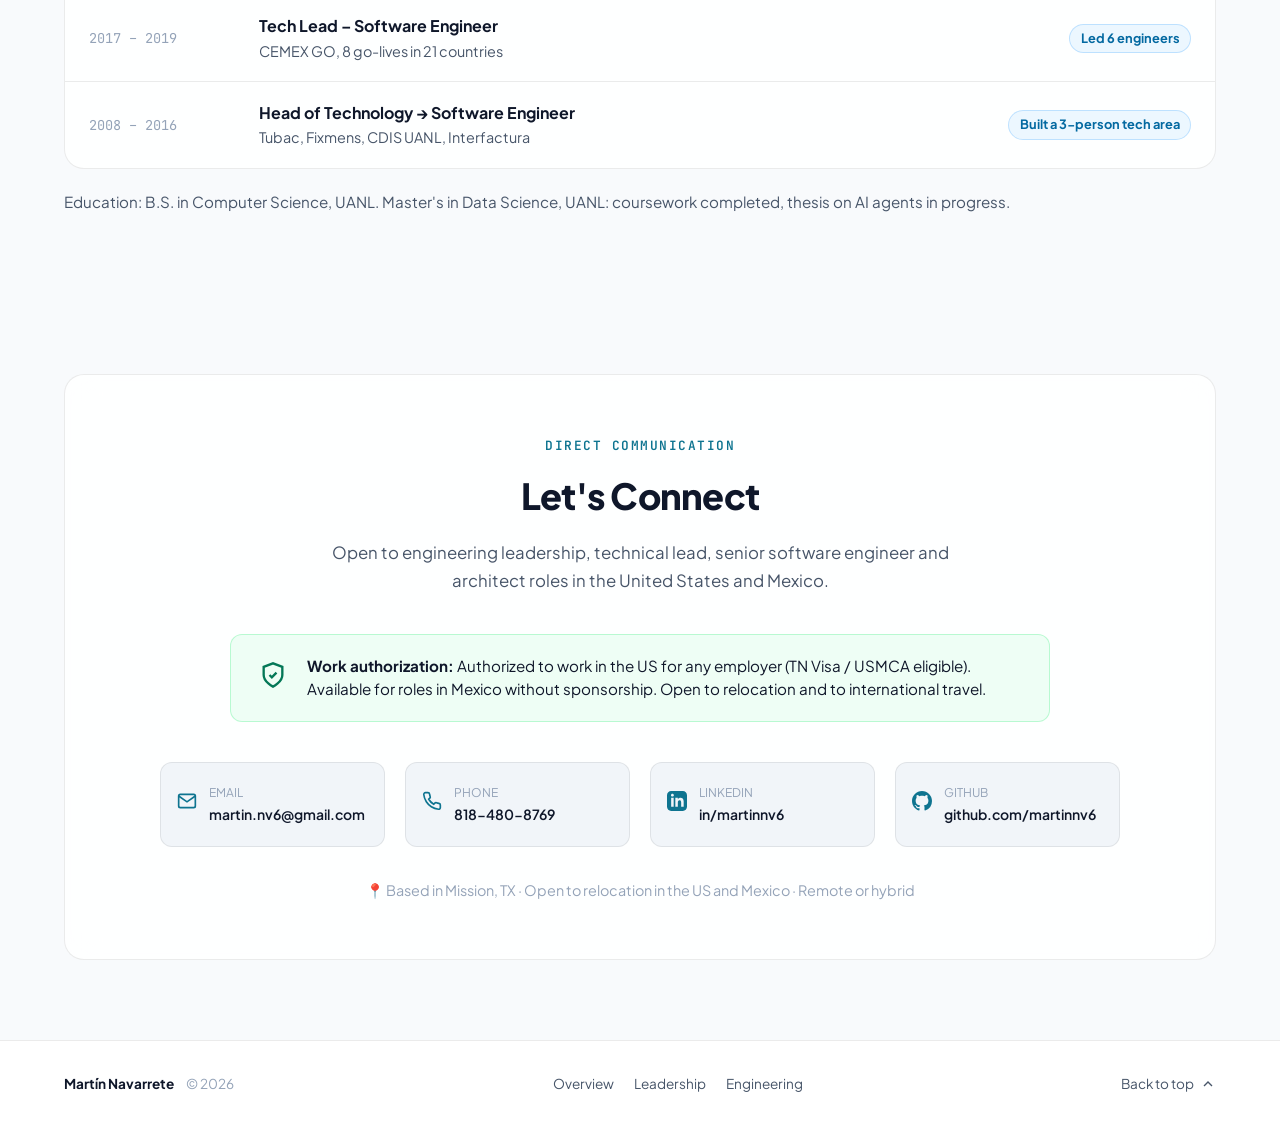
==== commit f2cf0166: "feat(site): two main paths in the header, resumes split by track Header nav: Overview + 01 Leadershi" ====
--- a/index.html
+++ b/index.html
@@ -63,10 +63,26 @@
 
       <nav class="nav-menu" id="nav-menu" aria-label="Main Navigation">
         <a href="/" class="nav-link active" aria-current="page">Overview</a>
-        <a href="/leadership/" class="nav-link">Leadership</a>
-        <a href="/leadership/#platform" class="nav-link">Platform</a>
-        <a href="/engineering/" class="nav-link">Engineering</a>
-        <a href="/engineering/#projects" class="nav-link">Projects</a>
+        <div class="nav-track nav-track-lead">
+          <a href="/leadership/" class="nav-link nav-track-link" data-num="01">Leadership</a>
+          <div class="nav-sub">
+            <a href="/leadership/#teams" class="nav-sublink">Teams I've led</a>
+            <a href="/leadership/#how-i-lead" class="nav-sublink">How I lead</a>
+            <a href="/leadership/#case-study" class="nav-sublink">Case study</a>
+            <a href="/leadership/#evidence" class="nav-sublink">More evidence</a>
+            <a href="/leadership/#platform" class="nav-sublink">Platform Engineering path</a>
+            <a href="/leadership/#looking-for" class="nav-sublink">What I'm looking for</a>
+          </div>
+        </div>
+        <div class="nav-track nav-track-eng">
+          <a href="/engineering/" class="nav-link nav-track-link" data-num="02">Engineering</a>
+          <div class="nav-sub">
+            <a href="/engineering/#experience" class="nav-sublink">Career history</a>
+            <a href="/engineering/#projects" class="nav-sublink">Projects</a>
+            <a href="/engineering/#skills" class="nav-sublink">Skills</a>
+            <a href="/engineering/#education" class="nav-sublink">Education &amp; honors</a>
+          </div>
+        </div>
       </nav>
 
       <div class="header-actions">
@@ -330,60 +346,68 @@
         </div>
         <button class="modal-close" id="modal-close-btn" aria-label="Close dialog"><svg viewBox="0 0 24 24" width="20" height="20" fill="none" stroke="currentColor" stroke-width="2" aria-hidden="true"><line x1="18" y1="6" x2="6" y2="18"/><line x1="6" y1="6" x2="18" y2="18"/></svg></button>
       </div>
-        <h4 class="resume-group-title">Engineering leadership</h4>
-        <div class="resume-list">
-          <a href="/assets/resumes/Martin_Navarrete_AI_Engineering_Leadership.pdf" download="Martin_Navarrete_AI_Engineering_Leadership.pdf" class="resume-option-card">
-            <div class="option-icon" aria-hidden="true">🧭</div>
-            <div class="option-text">
-              <span class="option-title">AI Engineering Leadership &amp; Developer Platform</span>
-              <span class="option-desc">Technical leadership of 6&ndash;9 engineers, CI/CD and release gating, AI agents in the SDLC (MCP)</span>
+        <div class="resume-groups">
+          <section class="resume-group resume-group-lead" aria-labelledby="rg-lead">
+            <h4 class="resume-group-title" id="rg-lead" data-num="01">Engineering leadership</h4>
+            <div class="resume-list">
+              <a href="/assets/resumes/Martin_Navarrete_AI_Engineering_Leadership.pdf" download="Martin_Navarrete_AI_Engineering_Leadership.pdf" class="resume-option-card">
+                <div class="option-icon" aria-hidden="true">🧭</div>
+                <div class="option-text">
+                  <span class="option-title">AI Engineering Leadership &amp; Developer Platform</span>
+                  <span class="option-desc">Technical leadership of 6&ndash;9 engineers, CI/CD and release gating, AI agents in the SDLC (MCP)</span>
+                </div>
+                <span class="btn btn-outline btn-sm">PDF</span>
+              </a>
+              <a href="/assets/resumes/Martin_Navarrete_AI_Engineering_Leadership_ES.pdf" download="Martin_Navarrete_AI_Engineering_Leadership_ES.pdf" class="resume-option-card" hreflang="es">
+                <div class="option-icon" aria-hidden="true">🇲🇽</div>
+                <div class="option-text">
+                  <span class="option-title">Liderazgo de Ingeniería e IA (Español)</span>
+                  <span class="option-desc">La misma versión de liderazgo, en español</span>
+                </div>
+                <span class="btn btn-outline btn-sm">PDF</span>
+              </a>
             </div>
-            <span class="btn btn-outline btn-sm">PDF</span>
-          </a>
-          <a href="/assets/resumes/Martin_Navarrete_AI_Engineering_Leadership_ES.pdf" download="Martin_Navarrete_AI_Engineering_Leadership_ES.pdf" class="resume-option-card" hreflang="es">
-            <div class="option-icon" aria-hidden="true">🇲🇽</div>
-            <div class="option-text">
-              <span class="option-title">Liderazgo de Ingeniería e IA (Español)</span>
-              <span class="option-desc">La misma versión de liderazgo, en español</span>
+          </section>
+          <section class="resume-group resume-group-eng" aria-labelledby="rg-eng">
+            <h4 class="resume-group-title" id="rg-eng" data-num="02">Software engineering &amp; architecture</h4>
+            <div class="resume-list">
+              <a href="/assets/resumes/Martin_Navarrete_Senior_Software_Engineer.pdf" download="Martin_Navarrete_Senior_Software_Engineer.pdf" class="resume-option-card">
+                <div class="option-icon" aria-hidden="true">💻</div>
+                <div class="option-text">
+                  <span class="option-title">Senior Software Engineer</span>
+                  <span class="option-desc">C#, .NET Core, Angular, distributed microservices and caching</span>
+                </div>
+                <span class="btn btn-outline btn-sm">PDF</span>
+              </a>
+              <a href="/assets/resumes/Martin_Navarrete_Principal_Software_Architect.pdf" download="Martin_Navarrete_Principal_Software_Architect.pdf" class="resume-option-card">
+                <div class="option-icon" aria-hidden="true">🏛️</div>
+                <div class="option-text">
+                  <span class="option-title">Principal Software Architect</span>
+                  <span class="option-desc">System architecture, Cloud Foundry, Azure, Kafka event-driven design, DDD</span>
+                </div>
+                <span class="btn btn-outline btn-sm">PDF</span>
+              </a>
+              <a href="/assets/resumes/Martin_Navarrete_Senior_AI_Engineer.pdf" download="Martin_Navarrete_Senior_AI_Engineer.pdf" class="resume-option-card">
+                <div class="option-icon" aria-hidden="true">🤖</div>
+                <div class="option-text">
+                  <span class="option-title">Senior AI Engineer &amp; MCP</span>
+                  <span class="option-desc">Model Context Protocol, agentic workflows and human-in-the-loop guardrails</span>
+                </div>
+                <span class="btn btn-outline btn-sm">PDF</span>
+              </a>
+              <a href="/assets/resumes/Martin_Navarrete_ML_Engineer.pdf" download="Martin_Navarrete_ML_Engineer.pdf" class="resume-option-card">
+                <div class="option-icon" aria-hidden="true">📊</div>
+                <div class="option-text">
+                  <span class="option-title">Senior Software &amp; Machine Learning Engineer</span>
+                  <span class="option-desc">Data science, telemetry, observability and anomaly detection</span>
+                </div>
+                <span class="btn btn-outline btn-sm">PDF</span>
+              </a>
             </div>
-            <span class="btn btn-outline btn-sm">PDF</span>
-          </a>
-        </div>
-        <h4 class="resume-group-title">Software engineering &amp; architecture</h4>
-        <div class="resume-list">
-          <a href="/assets/resumes/Martin_Navarrete_Senior_Software_Engineer.pdf" download="Martin_Navarrete_Senior_Software_Engineer.pdf" class="resume-option-card">
-            <div class="option-icon" aria-hidden="true">💻</div>
-            <div class="option-text">
-              <span class="option-title">Senior Software Engineer</span>
-              <span class="option-desc">C#, .NET Core, Angular, distributed microservices and caching</span>
-            </div>
-            <span class="btn btn-outline btn-sm">PDF</span>
-          </a>
-          <a href="/assets/resumes/Martin_Navarrete_Principal_Software_Architect.pdf" download="Martin_Navarrete_Principal_Software_Architect.pdf" class="resume-option-card">
-            <div class="option-icon" aria-hidden="true">🏛️</div>
-            <div class="option-text">
-              <span class="option-title">Principal Software Architect</span>
-              <span class="option-desc">System architecture, Cloud Foundry, Azure, Kafka event-driven design, DDD</span>
-            </div>
-            <span class="btn btn-outline btn-sm">PDF</span>
-          </a>
-          <a href="/assets/resumes/Martin_Navarrete_Senior_AI_Engineer.pdf" download="Martin_Navarrete_Senior_AI_Engineer.pdf" class="resume-option-card">
-            <div class="option-icon" aria-hidden="true">🤖</div>
-            <div class="option-text">
-              <span class="option-title">Senior AI Engineer &amp; MCP</span>
-              <span class="option-desc">Model Context Protocol, agentic workflows and human-in-the-loop guardrails</span>
-            </div>
-            <span class="btn btn-outline btn-sm">PDF</span>
-          </a>
-          <a href="/assets/resumes/Martin_Navarrete_ML_Engineer.pdf" download="Martin_Navarrete_ML_Engineer.pdf" class="resume-option-card">
-            <div class="option-icon" aria-hidden="true">📊</div>
-            <div class="option-text">
-              <span class="option-title">Senior Software &amp; Machine Learning Engineer</span>
-              <span class="option-desc">Data science, telemetry, observability and anomaly detection</span>
-            </div>
-            <span class="btn btn-outline btn-sm">PDF</span>
-          </a>
-        </div>
+          </section>
+        </div>
+        <p class="resume-other resume-other-eng">Looking for a technical version? <a href="/engineering/#resumes">See the engineering resumes</a></p>
+        <p class="resume-other resume-other-lead">Hiring for a leadership role? <a href="/leadership/#resumes">See the leadership resumes</a></p>
 
       <div class="modal-footer">
         <span>Need Word or plain text? Write to <a href="mailto:martin.nv6@gmail.com">martin.nv6@gmail.com</a>.</span>
--- a/style.css
+++ b/style.css
@@ -2117,7 +2117,7 @@
 
 /* Header: the ES button adds a control, so collapse the nav earlier and keep
    the phone header to logo + language + theme + menu */
-@media (max-width: 1100px) {
+@media (max-width: 900px) {
   .nav-menu {
     display: none;
     position: absolute;
@@ -2158,6 +2158,222 @@
   }
 }
 
+
+/* ==========================================================================
+   Two main paths in the header: 01 Leadership / 02 Engineering
+   ========================================================================== */
+.nav-track {
+  position: relative;
+  display: flex;
+  align-items: center;
+}
+.nav-track-link {
+  display: inline-flex;
+  align-items: center;
+  gap: 0.45rem;
+  font-weight: 700;
+  color: var(--text-primary);
+}
+.nav-track-link::before {
+  content: attr(data-num);
+  font-family: var(--font-mono);
+  font-size: 0.72rem;
+  font-weight: 700;
+  padding: 0.1rem 0.35rem;
+  border-radius: var(--radius-sm);
+  color: var(--bg-primary);
+  background: var(--accent-cyan);
+}
+.nav-track-lead .nav-track-link::before {
+  background: var(--accent-amber);
+}
+/* small caret that says "there is more inside" */
+.nav-track-link {
+  padding-right: 0.9rem;
+  background-image: linear-gradient(45deg, transparent 50%, currentColor 50%), linear-gradient(135deg, currentColor 50%, transparent 50%);
+  background-position: right 0.3rem center, right 0 center;
+  background-size: 0.3rem 0.3rem, 0.3rem 0.3rem;
+  background-repeat: no-repeat;
+}
+.nav-sub {
+  display: none;
+  position: absolute;
+  top: 100%;
+  left: -0.75rem;
+  margin-top: 0.6rem;
+  min-width: 15rem;
+  flex-direction: column;
+  padding: 0.4rem;
+  background: var(--bg-secondary);
+  border: 1px solid var(--border-subtle);
+  border-top: 3px solid var(--accent-cyan);
+  border-radius: var(--radius-md);
+  box-shadow: var(--shadow-md);
+  z-index: 120;
+}
+.nav-track-lead .nav-sub {
+  border-top-color: var(--accent-amber);
+}
+/* invisible bridge so the menu doesn't close while the pointer moves down */
+.nav-sub::before {
+  content: "";
+  position: absolute;
+  left: 0;
+  right: 0;
+  top: -0.9rem;
+  height: 0.9rem;
+}
+.nav-track:hover .nav-sub,
+.nav-track:focus-within .nav-sub {
+  display: flex;
+}
+.nav-sublink {
+  padding: 0.5rem 0.75rem;
+  border-radius: var(--radius-sm);
+  color: var(--text-secondary);
+  text-decoration: none;
+  font-size: 0.9rem;
+  font-weight: 500;
+  white-space: nowrap;
+}
+.nav-sublink:hover,
+.nav-sublink:focus-visible {
+  color: var(--text-primary);
+  background: var(--bg-tertiary);
+}
+
+@media (max-width: 900px) {
+  /* Mobile menu: each path is a heading with its sections listed under it */
+  .nav-menu {
+    align-items: flex-start;
+  }
+  .nav-track {
+    flex-direction: column;
+    align-items: flex-start;
+    width: 100%;
+  }
+  .nav-track-link {
+    font-size: 1rem;
+    background-image: none;
+    padding-right: 0;
+  }
+  .nav-sub,
+  .nav-track:hover .nav-sub,
+  .nav-track:focus-within .nav-sub {
+    display: flex;
+    position: static;
+    margin: 0.4rem 0 0 0.35rem;
+    padding: 0 0 0 0.9rem;
+    min-width: 0;
+    background: none;
+    border: none;
+    border-left: 2px solid var(--accent-cyan);
+    border-radius: 0;
+    box-shadow: none;
+  }
+  .nav-track-lead .nav-sub {
+    border-left-color: var(--accent-amber);
+  }
+  .nav-sub::before {
+    display: none;
+  }
+  .nav-sublink {
+    padding: 0.35rem 0;
+    white-space: normal;
+  }
+}
+
+/* Section links inside each track banner */
+.track-subnav {
+  display: flex;
+  flex-wrap: wrap;
+  gap: 0.4rem;
+  margin-top: 0.75rem;
+}
+.track-sublink {
+  font-size: 0.82rem;
+  font-weight: 600;
+  text-decoration: none;
+  color: var(--text-secondary);
+  border: 1px solid var(--border-subtle);
+  border-radius: var(--radius-full);
+  padding: 0.25rem 0.75rem;
+  background: var(--bg-card);
+  transition: color var(--transition-fast), border-color var(--transition-fast);
+}
+.track-sublink:hover {
+  color: var(--text-primary);
+  border-color: var(--accent-cyan);
+}
+.track-lead .track-sublink:hover {
+  border-color: var(--accent-amber);
+}
+
+/* ==========================================================================
+   Resume dialog: one track per page, both on the overview
+   ========================================================================== */
+.resume-groups {
+  display: flex;
+  flex-direction: column;
+  gap: 1rem;
+  margin-bottom: 1rem;
+}
+.resume-group {
+  border: 1px solid var(--border-subtle);
+  border-top: 3px solid var(--accent-cyan);
+  border-radius: var(--radius-md);
+  padding: 1rem;
+}
+.resume-group-lead {
+  border-top-color: var(--accent-amber);
+}
+.resume-group .resume-list {
+  margin-bottom: 0;
+}
+.resume-groups .resume-group-title {
+  display: flex;
+  align-items: center;
+  gap: 0.5rem;
+  margin-top: 0;
+}
+.resume-groups .resume-group-title::before {
+  content: attr(data-num);
+  font-family: var(--font-mono);
+  font-size: 0.72rem;
+  font-weight: 700;
+  padding: 0.1rem 0.35rem;
+  border-radius: var(--radius-sm);
+  color: var(--bg-primary);
+  background: var(--accent-cyan);
+}
+.resume-group-lead .resume-group-title::before {
+  background: var(--accent-amber);
+}
+.resume-other {
+  display: none;
+  font-size: 0.85rem;
+  color: var(--text-secondary);
+  margin-bottom: 1rem;
+}
+.resume-other a {
+  color: var(--accent-cyan);
+  font-weight: 600;
+}
+/* On a track page show only that track's resumes, plus a link to the other */
+body[data-page="leadership"] .resume-group-eng,
+body[data-page="engineering"] .resume-group-lead {
+  display: none;
+}
+body[data-page="leadership"] .resume-group,
+body[data-page="engineering"] .resume-group {
+  border: none;
+  padding: 0;
+}
+body[data-page="leadership"] .resume-other-eng,
+body[data-page="engineering"] .resume-other-lead {
+  display: block;
+}
+
 /* Respect reduced-motion preferences */
 @media (prefers-reduced-motion: reduce) {
   html { scroll-behavior: auto; }
